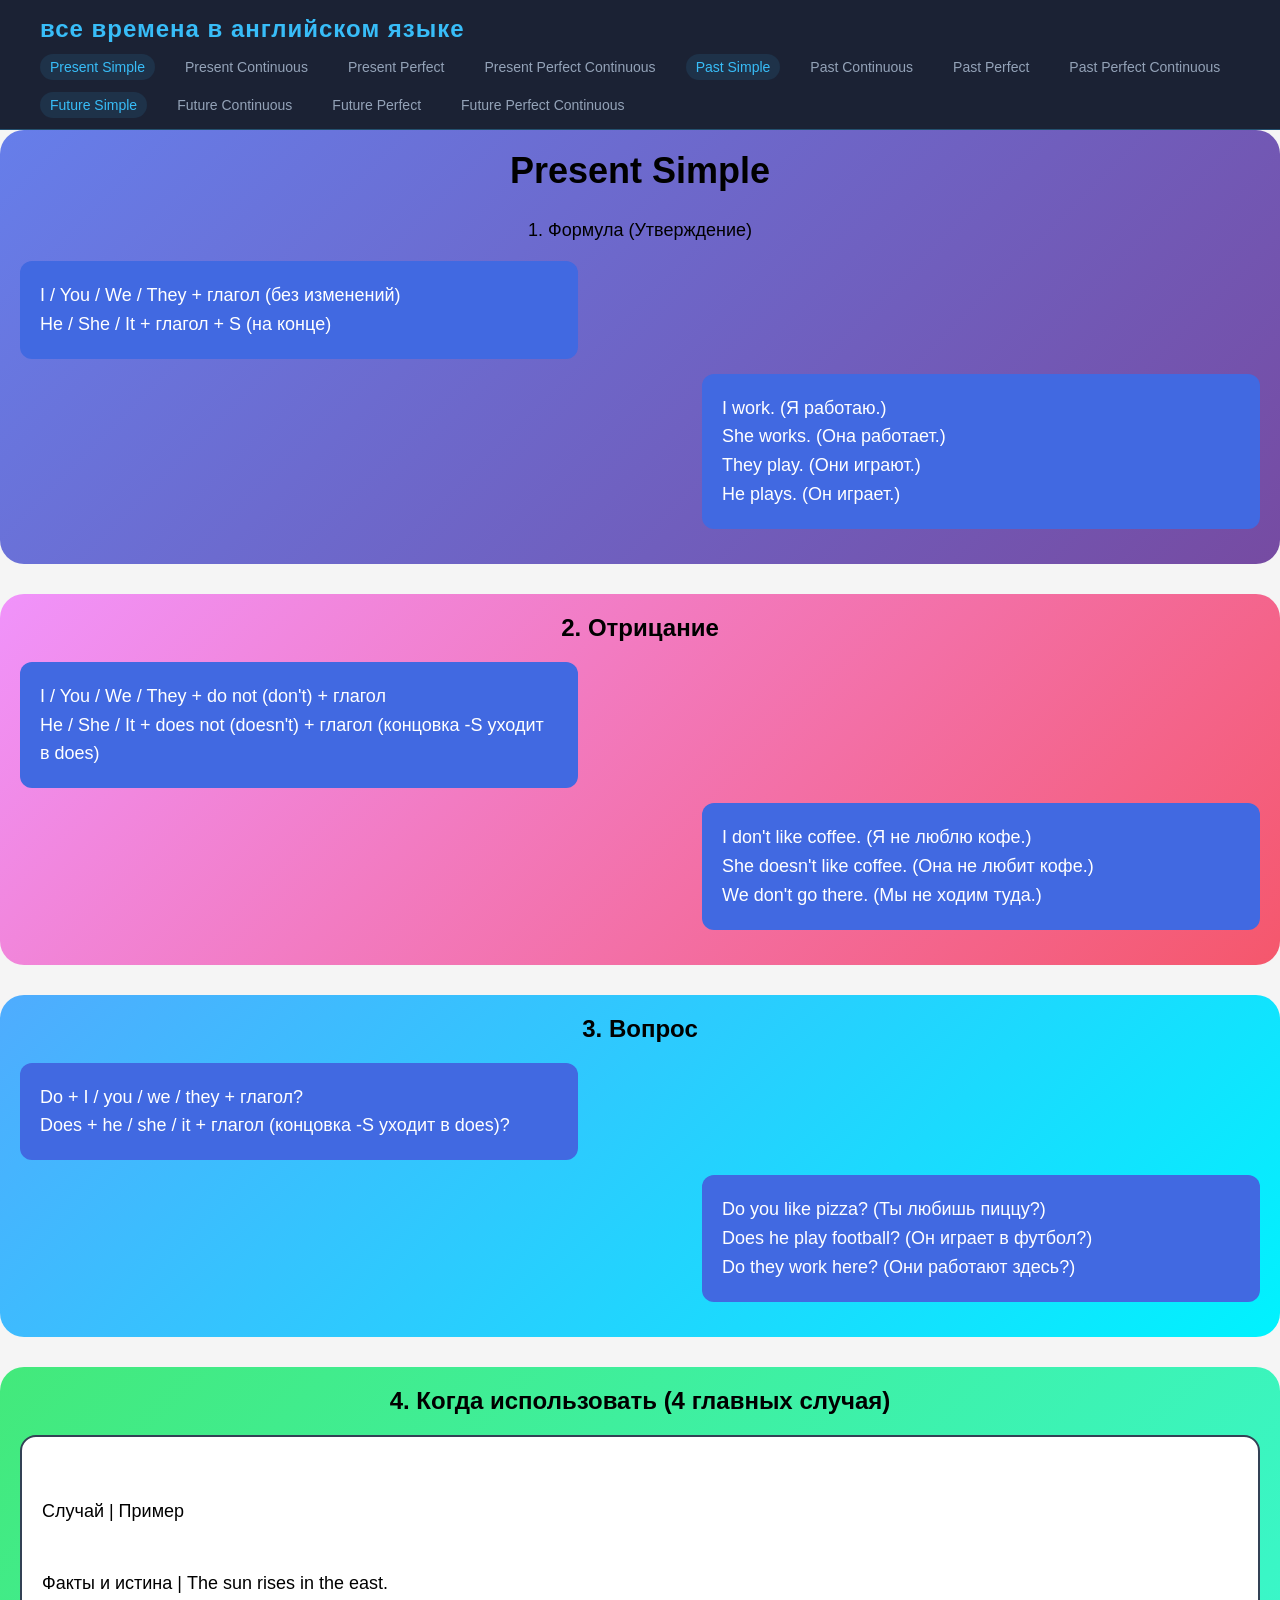
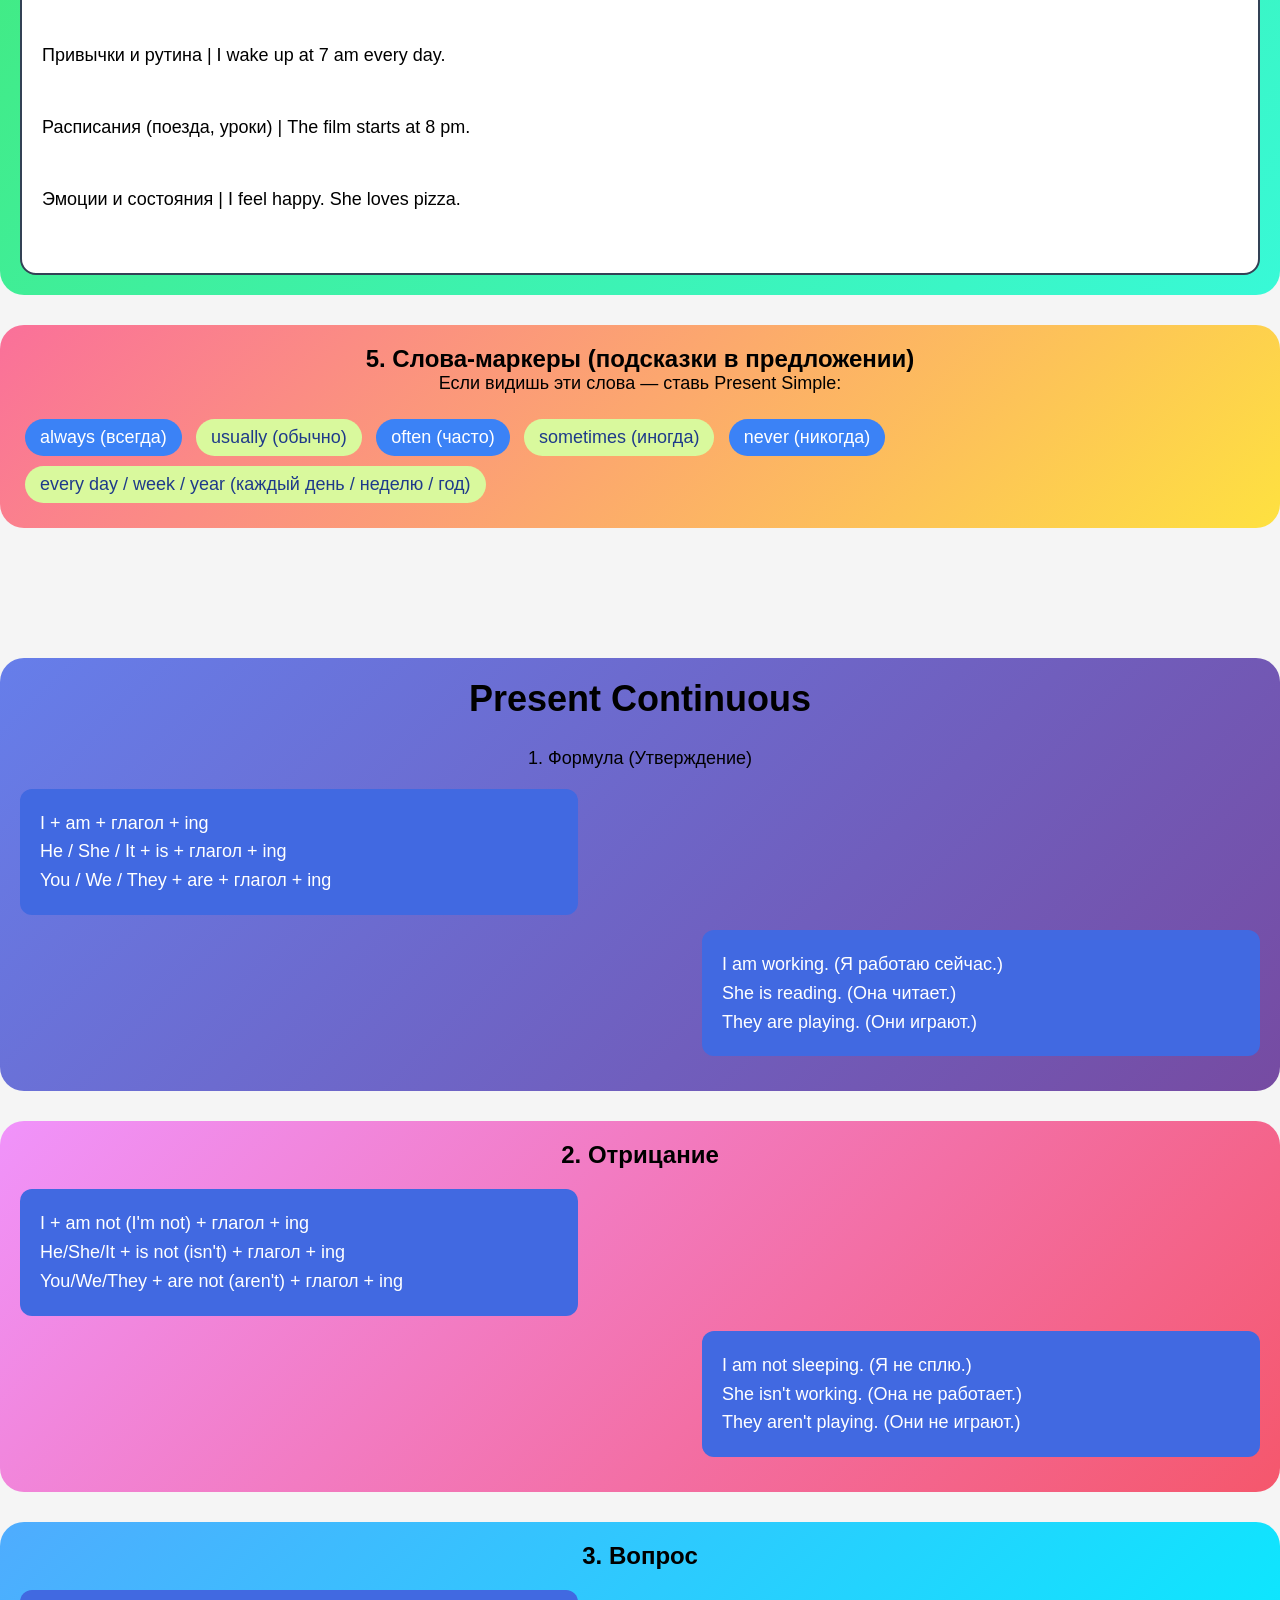
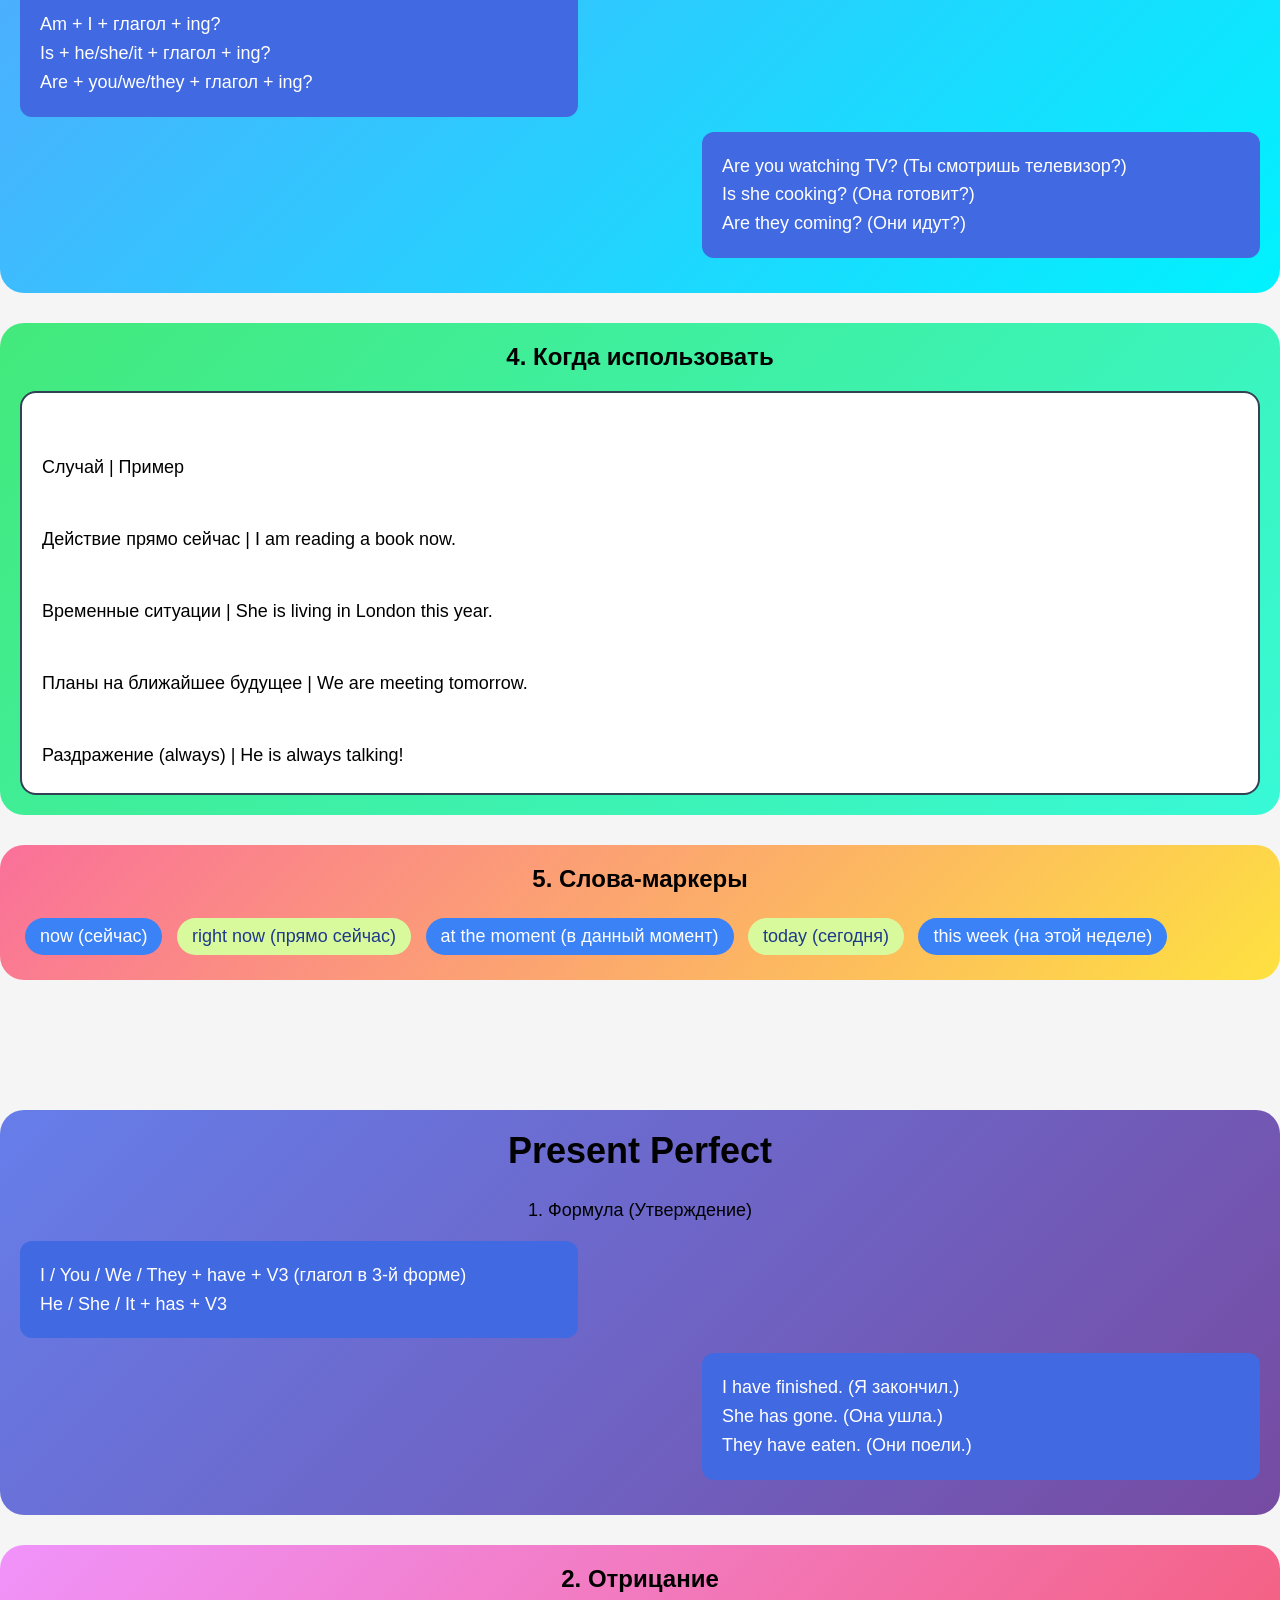
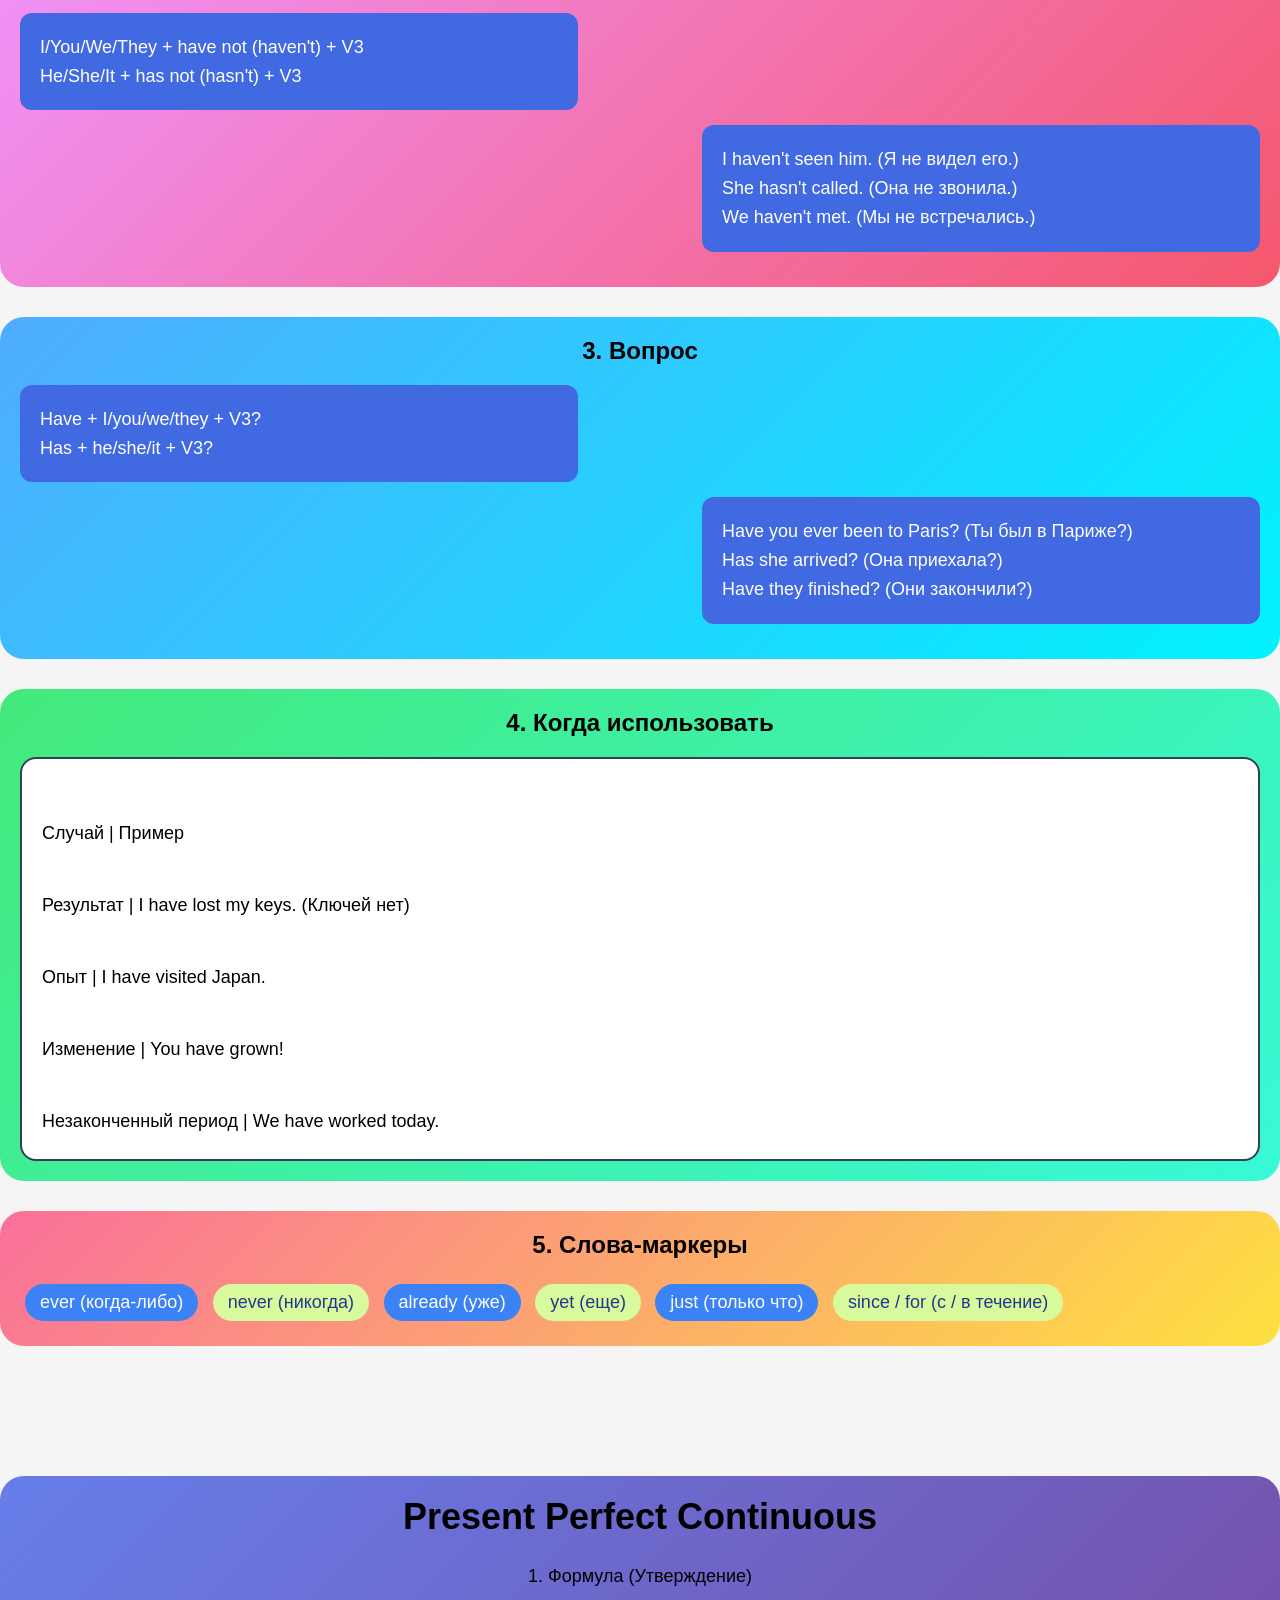
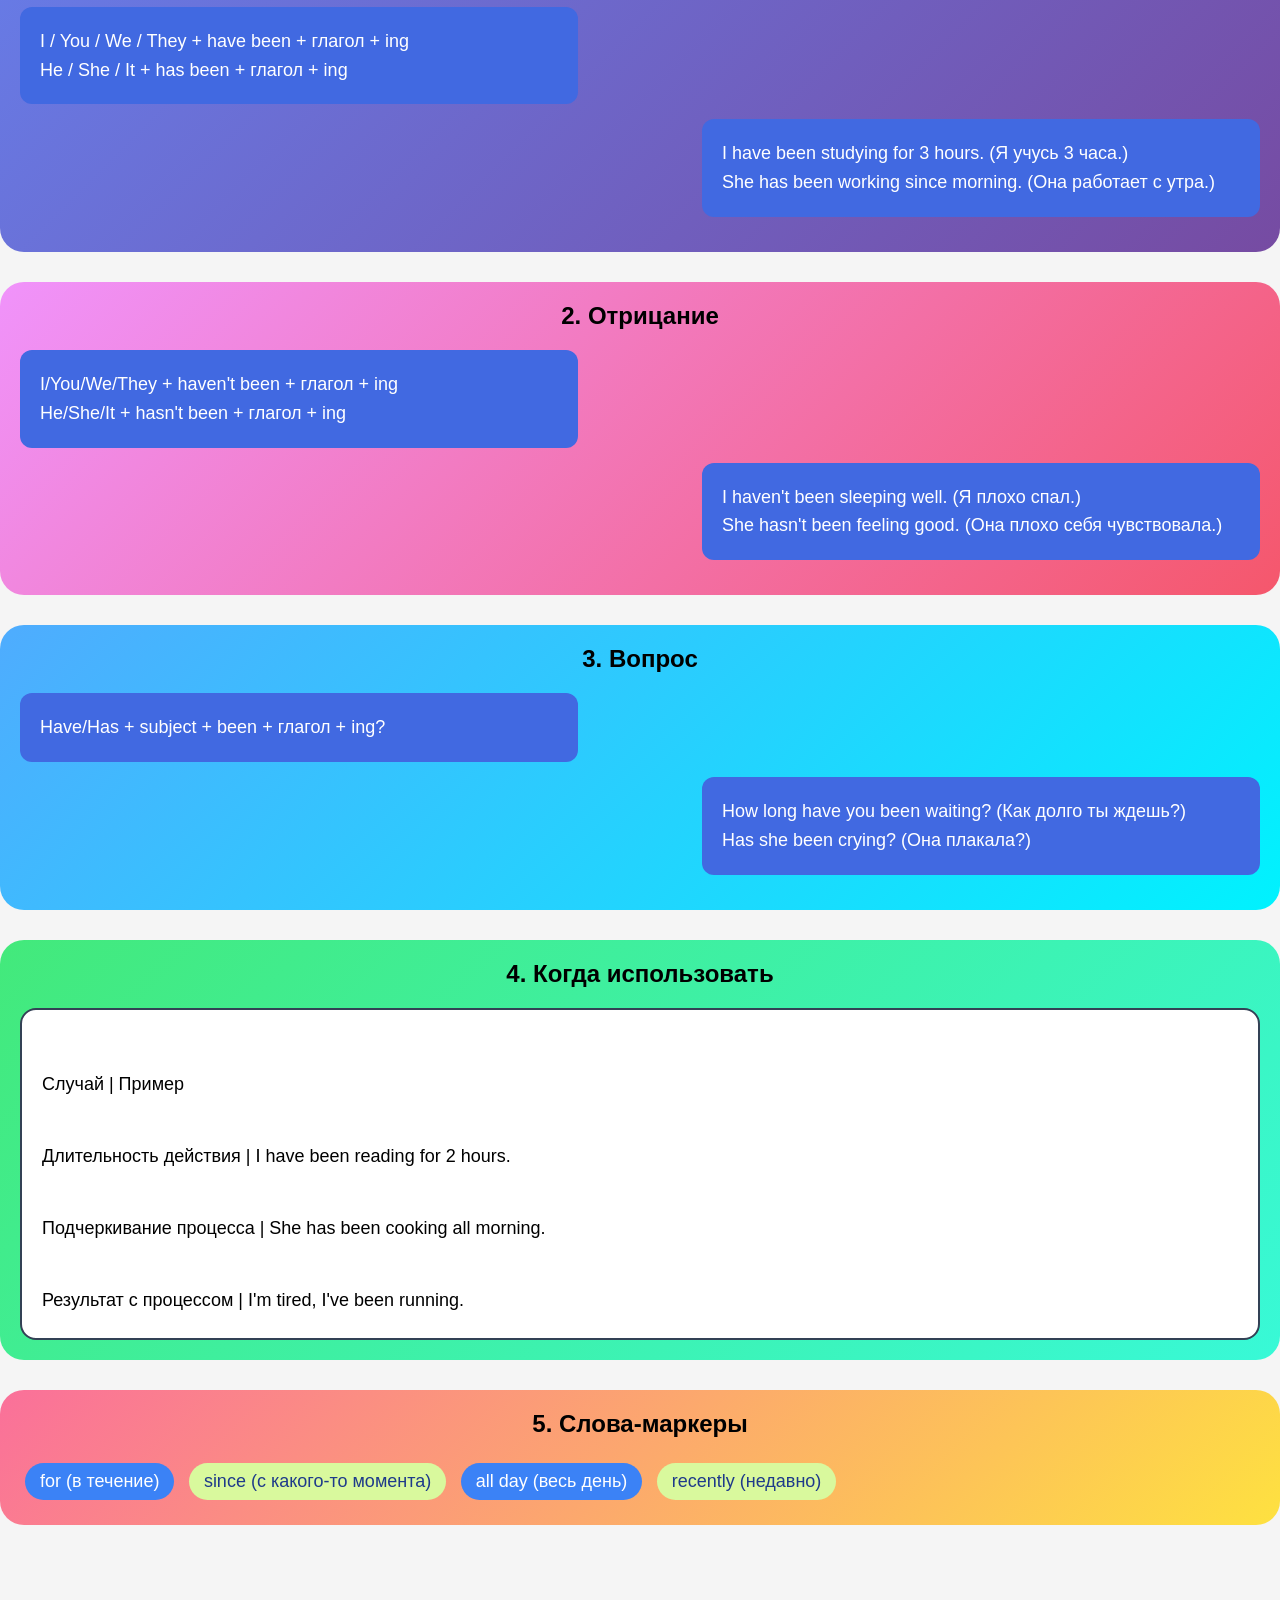
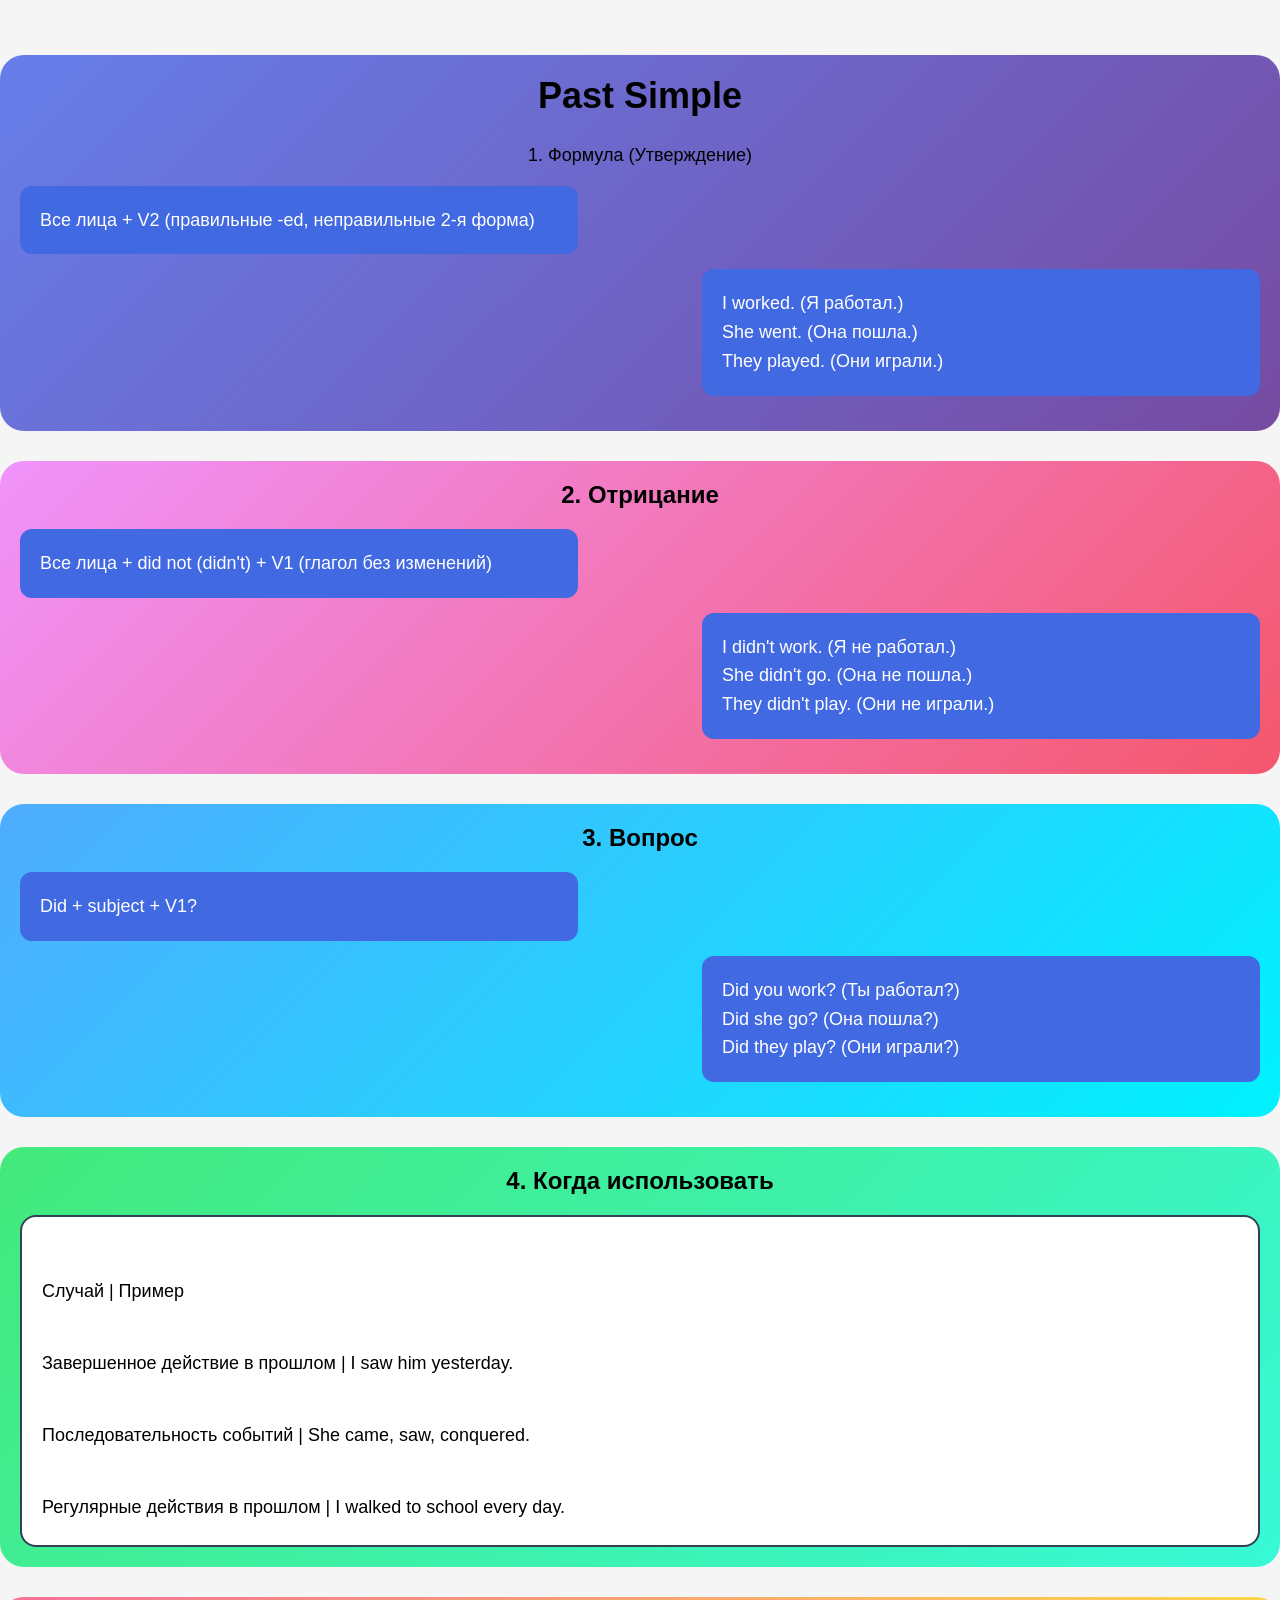
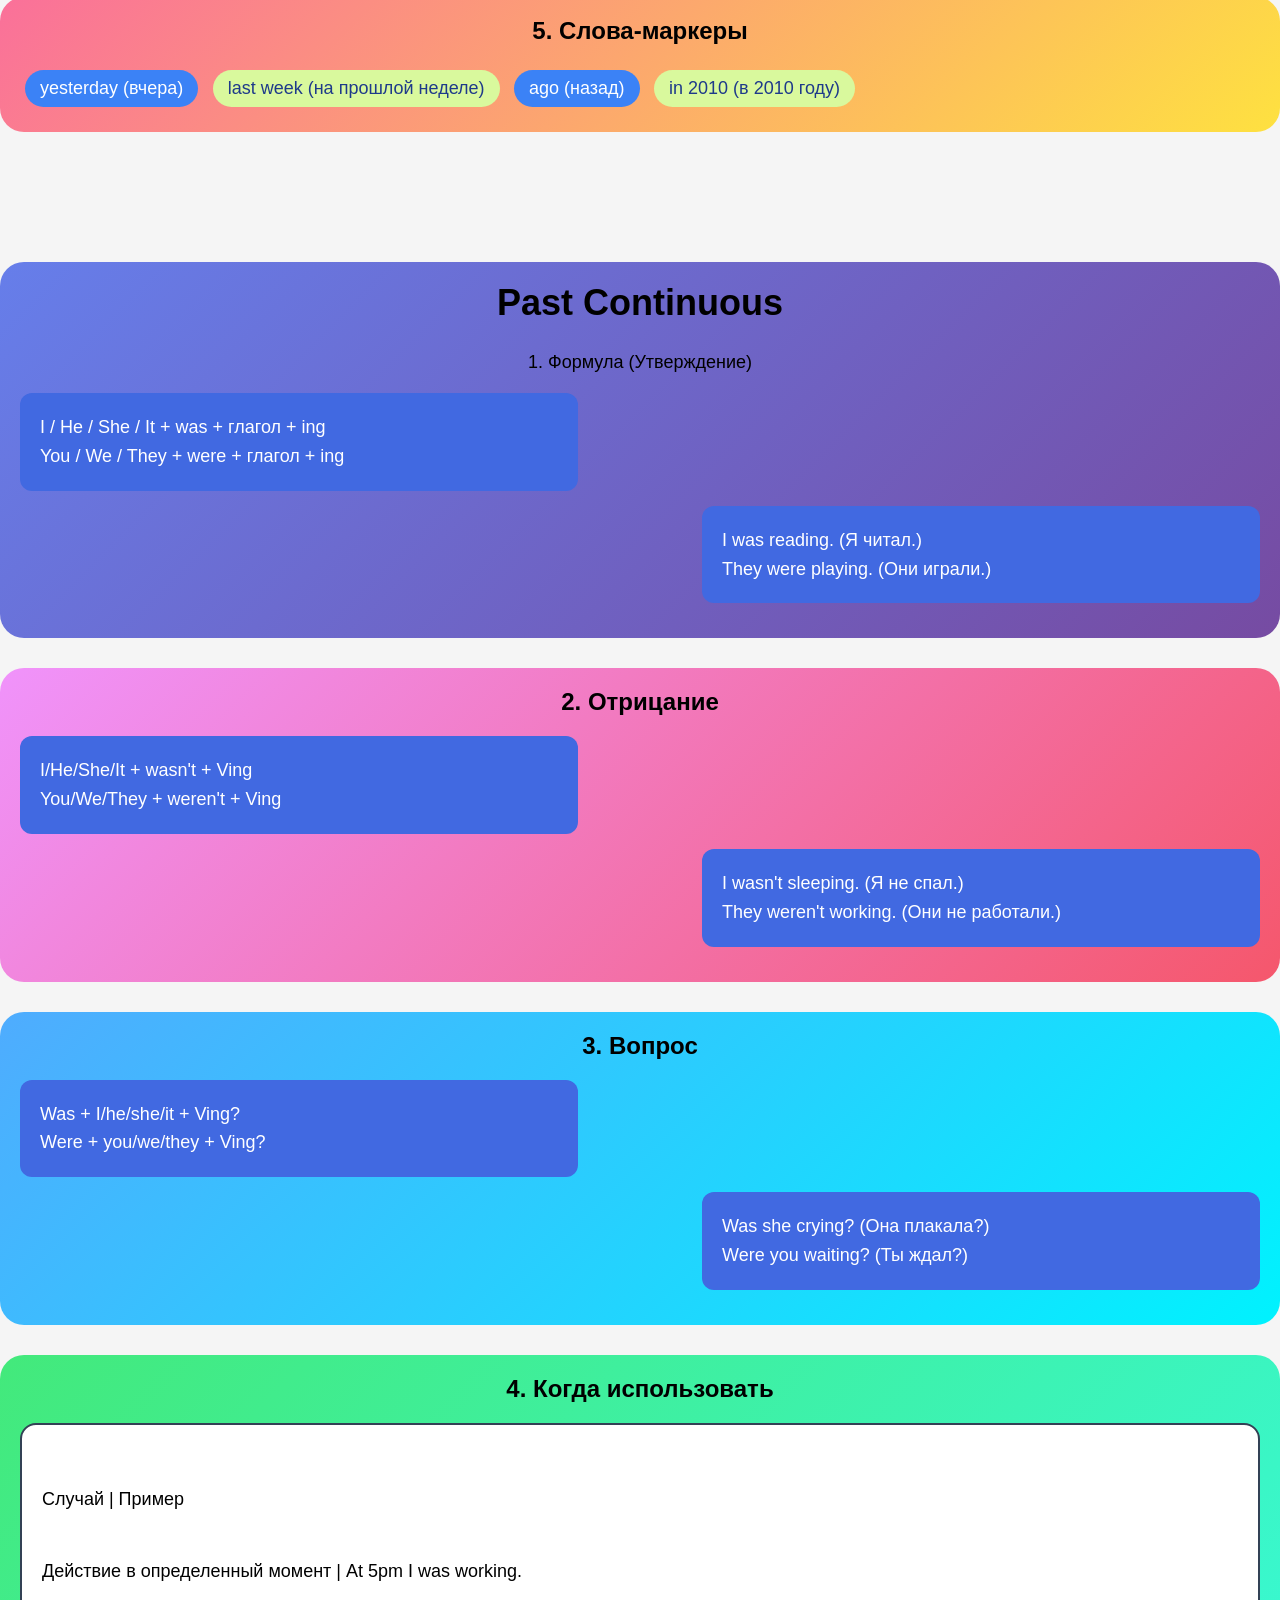
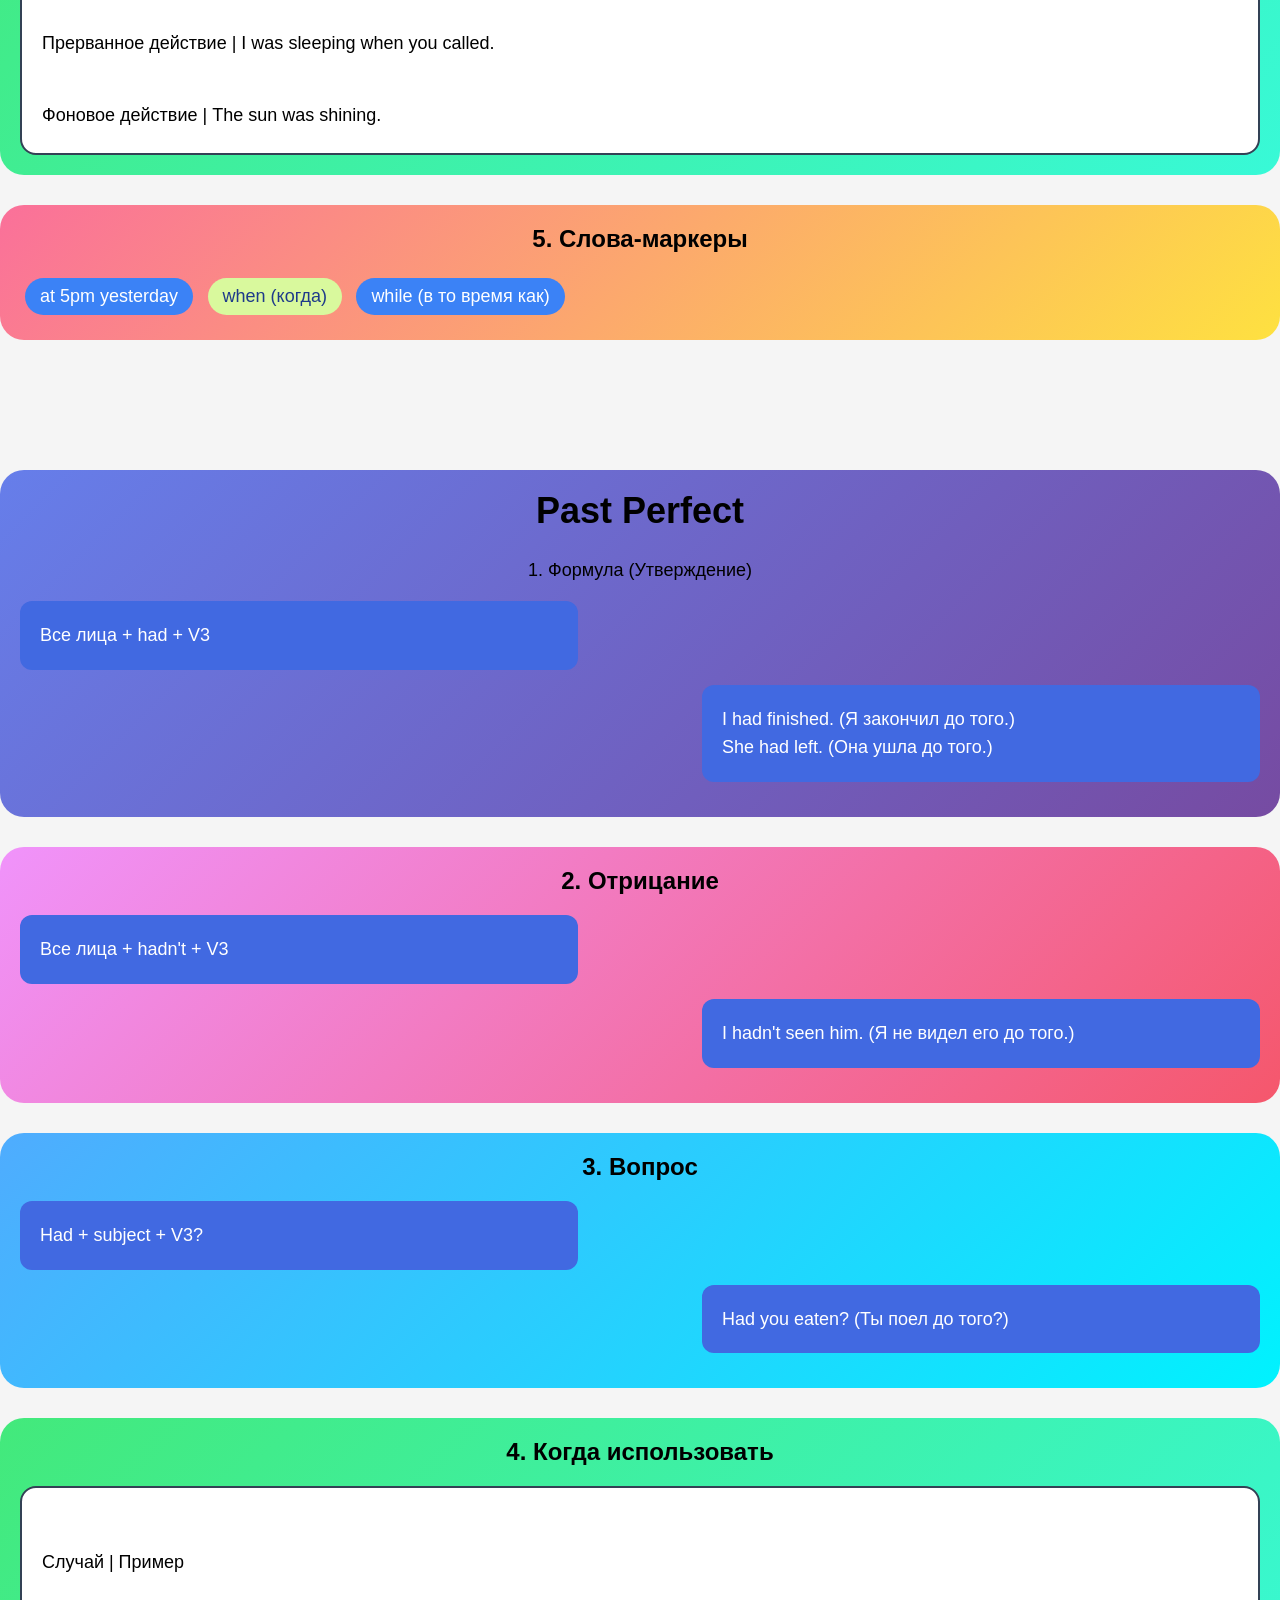
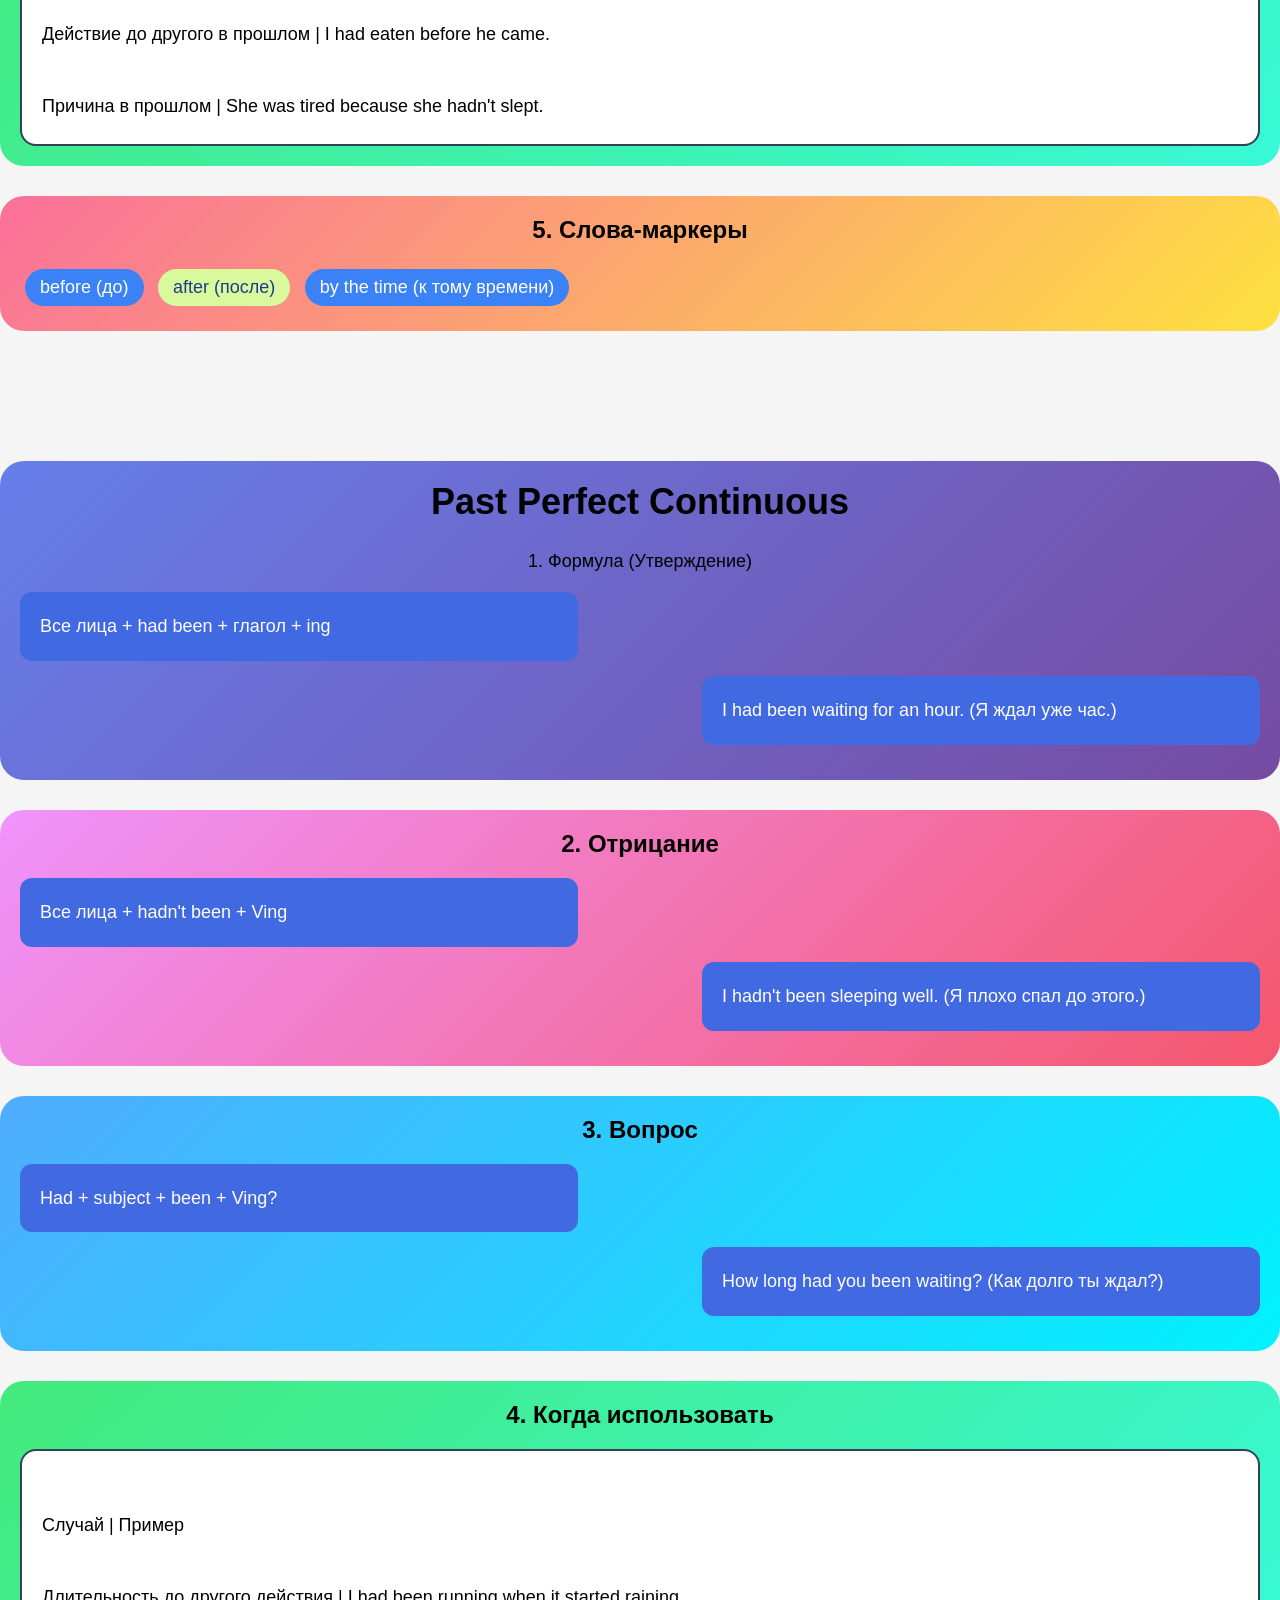
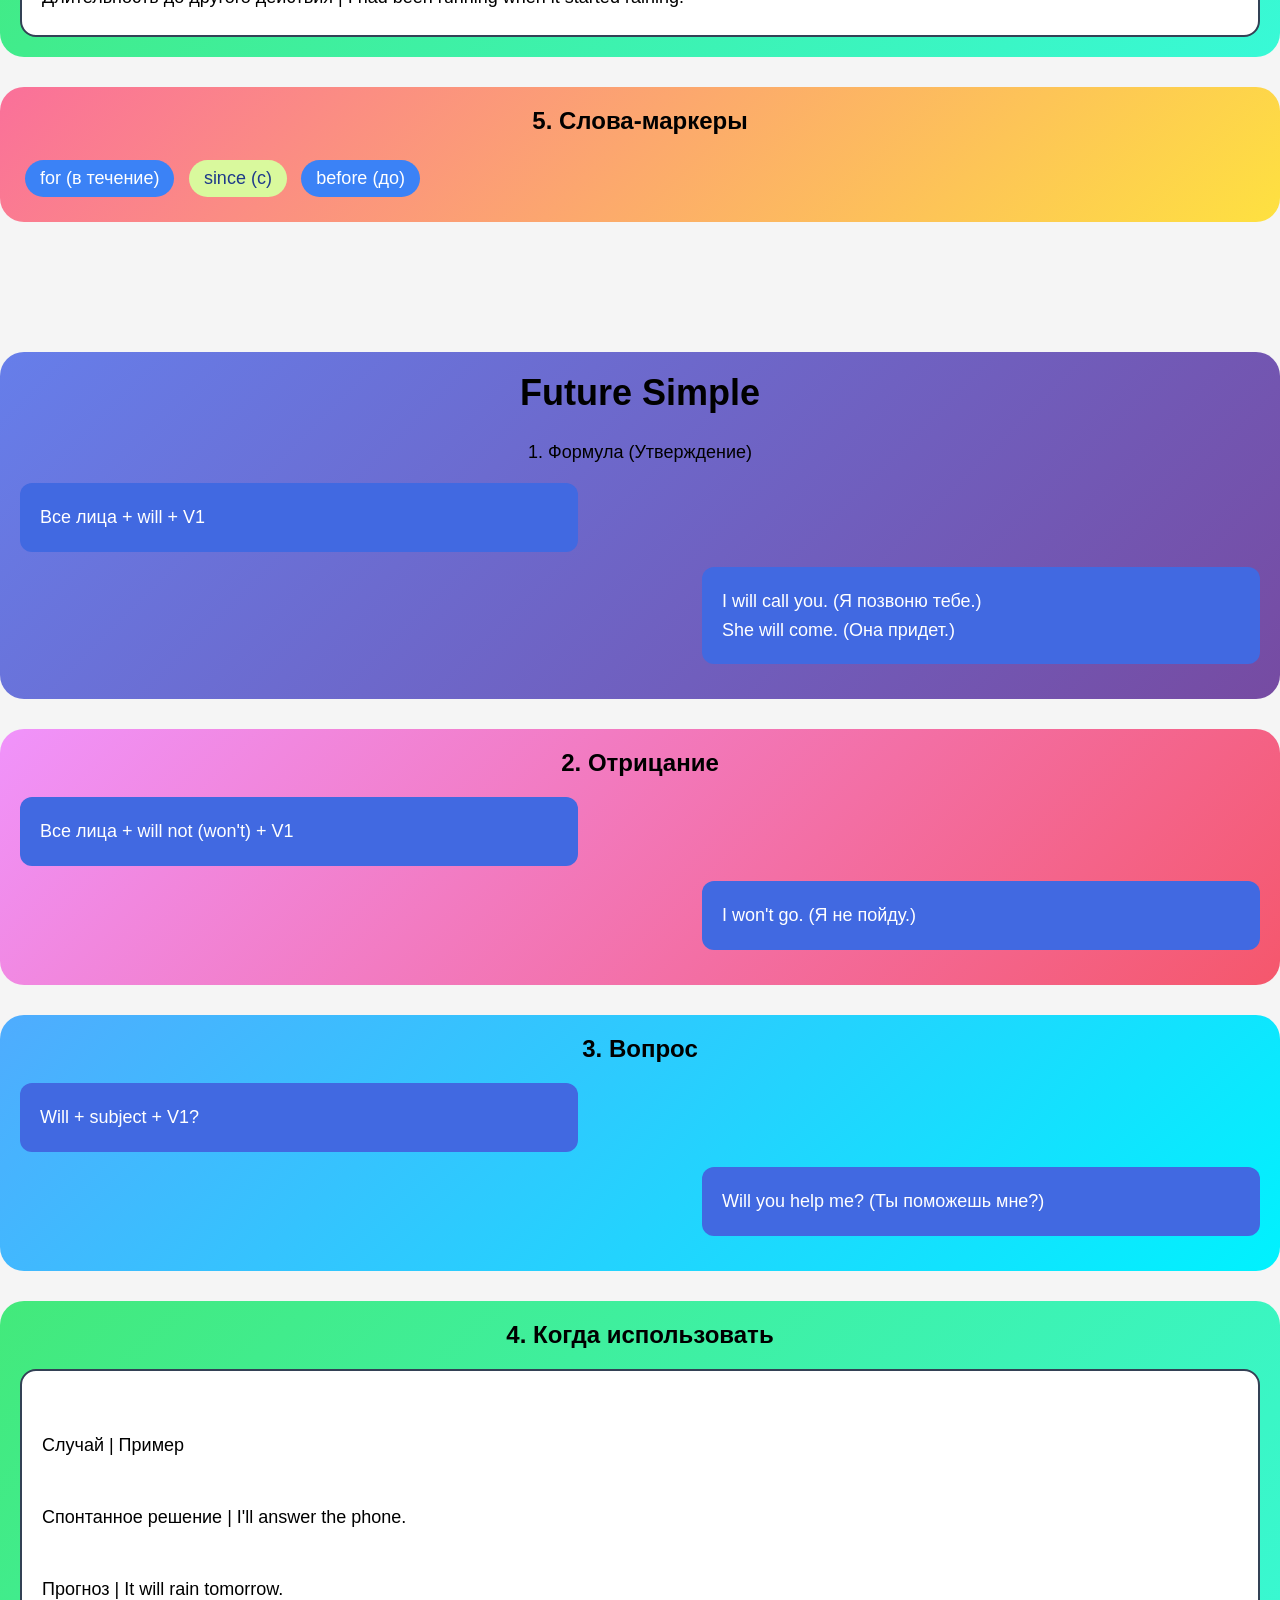
==== index.html @ 04de1ef3 "first commit" ====
<!DOCTYPE html>
<html lang="en">

<head>
    <meta charset="UTF-8">
    <meta name="viewport" content="width=device-width, initial-scale=1.0">
    <title>Все времена в английском языке</title>
    <link rel="stylesheet" href="style.css">
</head>

<body>
    <nav>
        <h1 class="title">все времена в английском языке</h1>
        <ul class="a">
            <li><a class="nav3" href="#Present-Simple">Present Simple</a></li>
            <li><a class="nav2" href="#Present-Continuous">Present Continuous</a></li>
            <li><a class="nav2" href="#Present-Perfect">Present Perfect</a></li>
            <li><a class="nav2" href="#Present-Perfect-Continuous">Present Perfect Continuous</a></li>
            <li><a class="nav3" href="#Past-Simple">Past Simple</a></li>
            <li><a class="nav2" href="#Past-Continuous">Past Continuous</a></li>
            <li><a class="nav2" href="#Past-Perfect">Past Perfect</a></li>
            <li><a class="nav2" href="#Past-Perfect-Continuous">Past Perfect Continuous</a></li>
            <li><a class="nav3" href="#Future-Simple">Future Simple</a></li>
            <li><a class="nav2" href="#Future-Continuous">Future Continuous</a></li>
            <li><a class="nav2" href="#Future-Perfect">Future Perfect</a></li>
            <li><a class="nav2" href="#Future-Perfect-Continuous">Future Perfect Continuous</a></li>
        </ul>
    </nav>

    <main>
        <section id="Present-Simple">
            <div class="individual-section1">
                <center class="id-name">
                    <h2>Present Simple</h2> <br>
                    <p>1. Формула (Утверждение)</p>
                </center>
                <p class="box1">
                    I / You / We / They + глагол (без изменений) <br>
                    He / She / It + глагол + S (на конце) <br>
                </p>
                <p class="box2">
                    I work. (Я работаю.) <br>
                    She works. (Она работает.) <br>
                    They play. (Они играют.) <br>
                    He plays. (Он играет.) <br>
                </p>
            </div>

            <div class="individual-section2">
                <center class="id-name">
                    2. Отрицание
                </center>
                <p class="box1">
                    I / You / We / They + do not (don't) + глагол <br>
                    He / She / It + does not (doesn't) + глагол (концовка -S уходит в does)
                </p>
                <p class="box2">
                    I don't like coffee. (Я не люблю кофе.) <br>
                    She doesn't like coffee. (Она не любит кофе.) <br>
                    We don't go there. (Мы не ходим туда.)
                </p>
            </div>

            <div class="individual-section3">
                <center class="id-name">
                    3. Вопрос
                </center>
                <p class="box1">
                    Do + I / you / we / they + глагол? <br>
                    Does + he / she / it + глагол (концовка -S уходит в does)? <br>
                </p>
                <p class="box2">
                    Do you like pizza? (Ты любишь пиццу?) <br>
                    Does he play football? (Он играет в футбол?) <br>
                    Do they work here? (Они работают здесь?) <br>
                </p>
            </div>

            <div class="individual-section4">
                <center class="id-name">
                    4. Когда использовать (4 главных случая)
                </center>
                <p class="column">
                    Случай | Пример <br>
                    Факты и истина | The sun rises in the east.<br>
                    Привычки и рутина | I wake up at 7 am every day.<br>
                    Расписания (поезда, уроки) | The film starts at 8 pm.<br>
                    Эмоции и состояния | I feel happy. She loves pizza.<br>
                </p>
            </div>

            <div class="individual-section5">
                <center class="id-name">
                    5. Слова-маркеры (подсказки в предложении)
                    <p>Если видишь эти слова — ставь Present Simple: <br></p>
                </center>
                <p class="p">always (всегда) <br></p>
                <p class="p1">usually (обычно) <br></p>
                <p class="p">often (часто) <br></p>
                <p class="p1">sometimes (иногда) <br></p>
                <p class="p">never (никогда) <br></p>
                <p class="p1">every day / week / year (каждый день / неделю / год) <br></p>
            </div>
        </section>

        <section id="Present-Continuous">
            <div class="individual-section1">
                <center class="id-name">
                    <h2>Present Continuous</h2> <br>
                    <p>1. Формула (Утверждение)</p>
                </center>
                <p class="box1">
                    I + am + глагол + ing <br>
                    He / She / It + is + глагол + ing <br>
                    You / We / They + are + глагол + ing
                </p>
                <p class="box2">
                    I am working. (Я работаю сейчас.) <br>
                    She is reading. (Она читает.) <br>
                    They are playing. (Они играют.)
                </p>
            </div>

            <div class="individual-section2">
                <center class="id-name">2. Отрицание</center>
                <p class="box1">
                    I + am not (I'm not) + глагол + ing <br>
                    He/She/It + is not (isn't) + глагол + ing <br>
                    You/We/They + are not (aren't) + глагол + ing
                </p>
                <p class="box2">
                    I am not sleeping. (Я не сплю.) <br>
                    She isn't working. (Она не работает.) <br>
                    They aren't playing. (Они не играют.)
                </p>
            </div>

            <div class="individual-section3">
                <center class="id-name">3. Вопрос</center>
                <p class="box1">
                    Am + I + глагол + ing? <br>
                    Is + he/she/it + глагол + ing? <br>
                    Are + you/we/they + глагол + ing?
                </p>
                <p class="box2">
                    Are you watching TV? (Ты смотришь телевизор?) <br>
                    Is she cooking? (Она готовит?) <br>
                    Are they coming? (Они идут?)
                </p>
            </div>

            <div class="individual-section4">
                <center class="id-name">4. Когда использовать</center>
                <p class="column">
                    Случай | Пример <br>
                    Действие прямо сейчас | I am reading a book now.<br>
                    Временные ситуации | She is living in London this year.<br>
                    Планы на ближайшее будущее | We are meeting tomorrow.<br>
                    Раздражение (always) | He is always talking!
                </p>
            </div>

            <div class="individual-section5">
                <center class="id-name">5. Слова-маркеры</center>
                <p class="p">now (сейчас) <br></p>
                <p class="p1">right now (прямо сейчас) <br></p>
                <p class="p">at the moment (в данный момент) <br></p>
                <p class="p1">today (сегодня) <br></p>
                <p class="p">this week (на этой неделе) <br></p>
            </div>
        </section>

        <section id="Present-Perfect">
            <div class="individual-section1">
                <center class="id-name">
                    <h2>Present Perfect</h2> <br>
                    <p>1. Формула (Утверждение)</p>
                </center>
                <p class="box1">
                    I / You / We / They + have + V3 (глагол в 3-й форме) <br>
                    He / She / It + has + V3
                </p>
                <p class="box2">
                    I have finished. (Я закончил.) <br>
                    She has gone. (Она ушла.) <br>
                    They have eaten. (Они поели.)
                </p>
            </div>

            <div class="individual-section2">
                <center class="id-name">2. Отрицание</center>
                <p class="box1">
                    I/You/We/They + have not (haven't) + V3 <br>
                    He/She/It + has not (hasn't) + V3
                </p>
                <p class="box2">
                    I haven't seen him. (Я не видел его.) <br>
                    She hasn't called. (Она не звонила.) <br>
                    We haven't met. (Мы не встречались.)
                </p>
            </div>

            <div class="individual-section3">
                <center class="id-name">3. Вопрос</center>
                <p class="box1">
                    Have + I/you/we/they + V3? <br>
                    Has + he/she/it + V3?
                </p>
                <p class="box2">
                    Have you ever been to Paris? (Ты был в Париже?) <br>
                    Has she arrived? (Она приехала?) <br>
                    Have they finished? (Они закончили?)
                </p>
            </div>

            <div class="individual-section4">
                <center class="id-name">4. Когда использовать</center>
                <p class="column">
                    Случай | Пример <br>
                    Результат | I have lost my keys. (Ключей нет)<br>
                    Опыт | I have visited Japan.<br>
                    Изменение | You have grown!<br>
                    Незаконченный период | We have worked today.
                </p>
            </div>

            <div class="individual-section5">
                <center class="id-name">5. Слова-маркеры</center>
                <p class="p">ever (когда-либо) <br></p>
                <p class="p1">never (никогда) <br></p>
                <p class="p">already (уже) <br></p>
                <p class="p1">yet (еще) <br></p>
                <p class="p">just (только что) <br></p>
                <p class="p1">since / for (с / в течение) <br></p>
            </div>
        </section>

        <section id="Present-Perfect-Continuous">
            <div class="individual-section1">
                <center class="id-name">
                    <h2>Present Perfect Continuous</h2> <br>
                    <p>1. Формула (Утверждение)</p>
                </center>
                <p class="box1">
                    I / You / We / They + have been + глагол + ing <br>
                    He / She / It + has been + глагол + ing
                </p>
                <p class="box2">
                    I have been studying for 3 hours. (Я учусь 3 часа.) <br>
                    She has been working since morning. (Она работает с утра.)
                </p>
            </div>

            <div class="individual-section2">
                <center class="id-name">2. Отрицание</center>
                <p class="box1">
                    I/You/We/They + haven't been + глагол + ing <br>
                    He/She/It + hasn't been + глагол + ing
                </p>
                <p class="box2">
                    I haven't been sleeping well. (Я плохо спал.) <br>
                    She hasn't been feeling good. (Она плохо себя чувствовала.)
                </p>
            </div>

            <div class="individual-section3">
                <center class="id-name">3. Вопрос</center>
                <p class="box1">
                    Have/Has + subject + been + глагол + ing?
                </p>
                <p class="box2">
                    How long have you been waiting? (Как долго ты ждешь?) <br>
                    Has she been crying? (Она плакала?)
                </p>
            </div>

            <div class="individual-section4">
                <center class="id-name">4. Когда использовать</center>
                <p class="column">
                    Случай | Пример <br>
                    Длительность действия | I have been reading for 2 hours.<br>
                    Подчеркивание процесса | She has been cooking all morning.<br>
                    Результат с процессом | I'm tired, I've been running.
                </p>
            </div>

            <div class="individual-section5">
                <center class="id-name">5. Слова-маркеры</center>
                <p class="p">for (в течение) <br></p>
                <p class="p1">since (с какого-то момента) <br></p>
                <p class="p">all day (весь день) <br></p>
                <p class="p1">recently (недавно) <br></p>
            </div>
        </section>

        <section id="Past-Simple">
            <div class="individual-section1">
                <center class="id-name">
                    <h2>Past Simple</h2> <br>
                    <p>1. Формула (Утверждение)</p>
                </center>
                <p class="box1">
                    Все лица + V2 (правильные -ed, неправильные 2-я форма)
                </p>
                <p class="box2">
                    I worked. (Я работал.) <br>
                    She went. (Она пошла.) <br>
                    They played. (Они играли.)
                </p>
            </div>

            <div class="individual-section2">
                <center class="id-name">2. Отрицание</center>
                <p class="box1">
                    Все лица + did not (didn't) + V1 (глагол без изменений)
                </p>
                <p class="box2">
                    I didn't work. (Я не работал.) <br>
                    She didn't go. (Она не пошла.) <br>
                    They didn't play. (Они не играли.)
                </p>
            </div>

            <div class="individual-section3">
                <center class="id-name">3. Вопрос</center>
                <p class="box1">
                    Did + subject + V1?
                </p>
                <p class="box2">
                    Did you work? (Ты работал?) <br>
                    Did she go? (Она пошла?) <br>
                    Did they play? (Они играли?)
                </p>
            </div>

            <div class="individual-section4">
                <center class="id-name">4. Когда использовать</center>
                <p class="column">
                    Случай | Пример <br>
                    Завершенное действие в прошлом | I saw him yesterday.<br>
                    Последовательность событий | She came, saw, conquered.<br>
                    Регулярные действия в прошлом | I walked to school every day.
                </p>
            </div>

            <div class="individual-section5">
                <center class="id-name">5. Слова-маркеры</center>
                <p class="p">yesterday (вчера) <br></p>
                <p class="p1">last week (на прошлой неделе) <br></p>
                <p class="p">ago (назад) <br></p>
                <p class="p1">in 2010 (в 2010 году) <br></p>
            </div>
        </section>

        <section id="Past-Continuous">
            <div class="individual-section1">
                <center class="id-name">
                    <h2>Past Continuous</h2> <br>
                    <p>1. Формула (Утверждение)</p>
                </center>
                <p class="box1">
                    I / He / She / It + was + глагол + ing <br>
                    You / We / They + were + глагол + ing
                </p>
                <p class="box2">
                    I was reading. (Я читал.) <br>
                    They were playing. (Они играли.)
                </p>
            </div>

            <div class="individual-section2">
                <center class="id-name">2. Отрицание</center>
                <p class="box1">
                    I/He/She/It + wasn't + Ving <br>
                    You/We/They + weren't + Ving
                </p>
                <p class="box2">
                    I wasn't sleeping. (Я не спал.) <br>
                    They weren't working. (Они не работали.)
                </p>
            </div>

            <div class="individual-section3">
                <center class="id-name">3. Вопрос</center>
                <p class="box1">
                    Was + I/he/she/it + Ving? <br>
                    Were + you/we/they + Ving?
                </p>
                <p class="box2">
                    Was she crying? (Она плакала?) <br>
                    Were you waiting? (Ты ждал?)
                </p>
            </div>

            <div class="individual-section4">
                <center class="id-name">4. Когда использовать</center>
                <p class="column">
                    Случай | Пример <br>
                    Действие в определенный момент | At 5pm I was working.<br>
                    Прерванное действие | I was sleeping when you called.<br>
                    Фоновое действие | The sun was shining.
                </p>
            </div>

            <div class="individual-section5">
                <center class="id-name">5. Слова-маркеры</center>
                <p class="p">at 5pm yesterday <br></p>
                <p class="p1">when (когда) <br></p>
                <p class="p">while (в то время как) <br></p>
            </div>
        </section>

        <section id="Past-Perfect">
            <div class="individual-section1">
                <center class="id-name">
                    <h2>Past Perfect</h2> <br>
                    <p>1. Формула (Утверждение)</p>
                </center>
                <p class="box1">
                    Все лица + had + V3
                </p>
                <p class="box2">
                    I had finished. (Я закончил до того.) <br>
                    She had left. (Она ушла до того.)
                </p>
            </div>

            <div class="individual-section2">
                <center class="id-name">2. Отрицание</center>
                <p class="box1">
                    Все лица + hadn't + V3
                </p>
                <p class="box2">
                    I hadn't seen him. (Я не видел его до того.)
                </p>
            </div>

            <div class="individual-section3">
                <center class="id-name">3. Вопрос</center>
                <p class="box1">
                    Had + subject + V3?
                </p>
                <p class="box2">
                    Had you eaten? (Ты поел до того?)
                </p>
            </div>

            <div class="individual-section4">
                <center class="id-name">4. Когда использовать</center>
                <p class="column">
                    Случай | Пример <br>
                    Действие до другого в прошлом | I had eaten before he came.<br>
                    Причина в прошлом | She was tired because she hadn't slept.
                </p>
            </div>

            <div class="individual-section5">
                <center class="id-name">5. Слова-маркеры</center>
                <p class="p">before (до) <br></p>
                <p class="p1">after (после) <br></p>
                <p class="p">by the time (к тому времени) <br></p>
            </div>
        </section>

        <section id="Past-Perfect-Continuous">
            <div class="individual-section1">
                <center class="id-name">
                    <h2>Past Perfect Continuous</h2> <br>
                    <p>1. Формула (Утверждение)</p>
                </center>
                <p class="box1">
                    Все лица + had been + глагол + ing
                </p>
                <p class="box2">
                    I had been waiting for an hour. (Я ждал уже час.)
                </p>
            </div>

            <div class="individual-section2">
                <center class="id-name">2. Отрицание</center>
                <p class="box1">
                    Все лица + hadn't been + Ving
                </p>
                <p class="box2">
                    I hadn't been sleeping well. (Я плохо спал до этого.)
                </p>
            </div>

            <div class="individual-section3">
                <center class="id-name">3. Вопрос</center>
                <p class="box1">
                    Had + subject + been + Ving?
                </p>
                <p class="box2">
                    How long had you been waiting? (Как долго ты ждал?)
                </p>
            </div>

            <div class="individual-section4">
                <center class="id-name">4. Когда использовать</center>
                <p class="column">
                    Случай | Пример <br>
                    Длительность до другого действия | I had been running when it started raining.
                </p>
            </div>

            <div class="individual-section5">
                <center class="id-name">5. Слова-маркеры</center>
                <p class="p">for (в течение) <br></p>
                <p class="p1">since (с) <br></p>
                <p class="p">before (до) <br></p>
            </div>
        </section>

        <section id="Future-Simple">
            <div class="individual-section1">
                <center class="id-name">
                    <h2>Future Simple</h2> <br>
                    <p>1. Формула (Утверждение)</p>
                </center>
                <p class="box1">
                    Все лица + will + V1
                </p>
                <p class="box2">
                    I will call you. (Я позвоню тебе.) <br>
                    She will come. (Она придет.)
                </p>
            </div>

            <div class="individual-section2">
                <center class="id-name">2. Отрицание</center>
                <p class="box1">
                    Все лица + will not (won't) + V1
                </p>
                <p class="box2">
                    I won't go. (Я не пойду.)
                </p>
            </div>

            <div class="individual-section3">
                <center class="id-name">3. Вопрос</center>
                <p class="box1">
                    Will + subject + V1?
                </p>
                <p class="box2">
                    Will you help me? (Ты поможешь мне?)
                </p>
            </div>

            <div class="individual-section4">
                <center class="id-name">4. Когда использовать</center>
                <p class="column">
                    Случай | Пример <br>
                    Спонтанное решение | I'll answer the phone.<br>
                    Прогноз | It will rain tomorrow.<br>
                    Обещание | I will always love you.
                </p>
            </div>

            <div class="individual-section5">
                <center class="id-name">5. Слова-маркеры</center>
                <p class="p">tomorrow (завтра) <br></p>
                <p class="p1">next week (на следующей неделе) <br></p>
                <p class="p">soon (скоро) <br></p>
            </div>
        </section>

        <section id="Future-Continuous">
            <div class="individual-section1">
                <center class="id-name">
                    <h2>Future Continuous</h2> <br>
                    <p>1. Формула (Утверждение)</p>
                </center>
                <p class="box1">
                    Все лица + will be + глагол + ing
                </p>
                <p class="box2">
                    I will be working at 5pm. (Я буду работать в 5.)
                </p>
            </div>

            <div class="individual-section2">
                <center class="id-name">2. Отрицание</center>
                <p class="box1">
                    Все лица + won't be + Ving
                </p>
                <p class="box2">
                    I won't be sleeping. (Я не буду спать.)
                </p>
            </div>

            <div class="individual-section3">
                <center class="id-name">3. Вопрос</center>
                <p class="box1">
                    Will + subject + be + Ving?
                </p>
                <p class="box2">
                    Will you be waiting? (Ты будешь ждать?)
                </p>
            </div>

            <div class="individual-section4">
                <center class="id-name">4. Когда использовать</center>
                <p class="column">
                    Случай | Пример <br>
                    Действие в определенный момент | At 8pm I will be eating dinner.
                </p>
            </div>

            <div class="individual-section5">
                <center class="id-name">5. Слова-маркеры</center>
                <p class="p">at this time tomorrow <br></p>
                <p class="p1">at 6pm <br></p>
            </div>
        </section>

        <section id="Future-Perfect">
            <div class="individual-section1">
                <center class="id-name">
                    <h2>Future Perfect</h2> <br>
                    <p>1. Формула (Утверждение)</p>
                </center>
                <p class="box1">
                    Все лица + will have + V3
                </p>
                <p class="box2">
                    I will have finished by 6pm. (Я закончу к 6.)
                </p>
            </div>

            <div class="individual-section2">
                <center class="id-name">2. Отрицание</center>
                <p class="box1">
                    Все лица + won't have + V3
                </p>
                <p class="box2">
                    I won't have finished. (Я не закончу.)
                </p>
            </div>

            <div class="individual-section3">
                <center class="id-name">3. Вопрос</center>
                <p class="box1">
                    Will + subject + have + V3?
                </p>
                <p class="box2">
                    Will you have arrived? (Ты приедешь?)
                </p>
            </div>

            <div class="individual-section4">
                <center class="id-name">4. Когда использовать</center>
                <p class="column">
                    Случай | Пример <br>
                    Действие завершится к моменту | By 2025 I will have graduated.
                </p>
            </div>

            <div class="individual-section5">
                <center class="id-name">5. Слова-маркеры</center>
                <p class="p">by (к) <br></p>
                <p class="p1">by the time (к тому времени) <br></p>
            </div>
        </section>

        <section id="Future-Perfect-Continuous">
            <div class="individual-section1">
                <center class="id-name">
                    <h2>Future Perfect Continuous</h2> <br>
                    <p>1. Формула (Утверждение)</p>
                </center>
                <p class="box1">
                    Все лица + will have been + глагол + ing
                </p>
                <p class="box2">
                    I will have been working for 5 years. (Я буду работать уже 5 лет.)
                </p>
            </div>

            <div class="individual-section2">
                <center class="id-name">2. Отрицание</center>
                <p class="box1">
                    Все лица + won't have been + Ving
                </p>
                <p class="box2">
                    I won't have been waiting long.
                </p>
            </div>

            <div class="individual-section3">
                <center class="id-name">3. Вопрос</center>
                <p class="box1">
                    Will + subject + have been + Ving?
                </p>
                <p class="box2">
                    How long will you have been studying?
                </p>
            </div>

            <div class="individual-section4">
                <center class="id-name">4. Когда использовать</center>
                <p class="column">
                    Случай | Пример <br>
                    Длительность до момента в будущем | By December I will have been living here for 10 years.
                </p>
            </div>

            <div class="individual-section5">
                <center class="id-name">5. Слова-маркеры</center>
                <p class="p">by + время <br></p>
                <p class="p1">for (в течение) <br></p>
            </div>
        </section>
    </main>

    <footer>
        
    </footer>
</body>

</html>
---- style.css ----
* {
    margin: 0;
    padding: 0;
    box-sizing: border-box;
}

body {
    font-family: 'Segoe UI', Tahoma, Geneva, Verdana, sans-serif;
    background: #f5f5f5;
}

/* nav start */
nav {
    position: fixed;
    top: 0;
    background: rgba(15, 23, 42, 0.95);
    backdrop-filter: blur(10px);
    width: 100%;
    display: flex;
    justify-content: space-between;
    align-items: center;
    padding: 15px 40px;
    z-index: 1000;
    border-bottom: 1px solid rgba(56, 189, 248, 0.3);
    flex-wrap: wrap;
    gap: 15px;
}

ul {
    list-style: none;
}

.a {
    display: flex;
    gap: 20px;
    flex-wrap: wrap;
}

.title {
    color: #38bdf8;
    font-size: 24px;
    font-weight: 700;
    letter-spacing: 1px;
}

.nav2, .nav3 {
    text-decoration: none;
    font-size: 14px;
    font-weight: 500;
    color: #94a3b8;
    transition: 0.3s;
    padding: 5px 10px;
    border-radius: 20px;
}

.nav3 {
    color: #38bdf8;
    background: rgba(56, 189, 248, 0.1);
}

.nav2:hover, .nav3:hover {
    color: #ffffff;
    background: rgba(56, 189, 248, 0.2);
}

/* nav end */

/* sections */
section {
    margin-top: 80px;
    padding-top: 20px;
    scroll-margin-top: 100px;
}

.id-name {
    font-size: 24px;
    font-weight: 700;
    margin-bottom: 20px;
}

.id-name p {
    font-size: 18px;
    font-weight: normal;
}

.box1, .box2 {
    width: 45%;
    padding: 20px;
    background: royalblue;
    color: white;
    font-size: 18px;
    line-height: 1.6;
    border-radius: 12px;
    transition: 0.4s;
    margin: 15px 0;
}

.box1:hover, .box2:hover {
    background: #38bdf8;
    transform: translateY(-5px);
    color: #0f172a;
    box-shadow: 0 10px 25px rgba(0,0,0,0.2);
}

.box2 {
    margin-left: auto;
}

.column {
    font-size: 18px;
    border: 2px solid #334155;
    border-radius: 16px;
    padding: 20px;
    background: white;
    line-height: 2;
    white-space: pre-line;
}

.p, .p1 {
    font-size: 18px;
    padding: 8px 15px;
    display: inline-block;
    margin: 5px;
    background: #e2e8f0;
    border-radius: 30px;
}

.p {
    background: #3b82f6;
    color: white;
}

.p1 {
    background: #d9f99d;
    color: #1e3a8a;
}

/* individual sections with gradients */
.individual-section1 {
    margin-top: 30px;
    padding: 20px;
    background: linear-gradient(135deg, #667eea 0%, #764ba2 100%);
    border-radius: 24px;
    margin-bottom: 30px;
}

.individual-section2 {
    margin-top: 30px;
    padding: 20px;
    background: linear-gradient(135deg, #f093fb 0%, #f5576c 100%);
    border-radius: 24px;
    margin-bottom: 30px;
}

.individual-section3 {
    margin-top: 30px;
    padding: 20px;
    background: linear-gradient(135deg, #4facfe 0%, #00f2fe 100%);
    border-radius: 24px;
    margin-bottom: 30px;
}

.individual-section4 {
    margin-top: 30px;
    padding: 20px;
    background: linear-gradient(135deg, #43e97b 0%, #38f9d7 100%);
    border-radius: 24px;
    margin-bottom: 30px;
}

.individual-section5 {
    margin-top: 30px;
    padding: 20px;
    background: linear-gradient(135deg, #fa709a 0%, #fee140 100%);
    border-radius: 24px;
    margin-bottom: 50px;
}
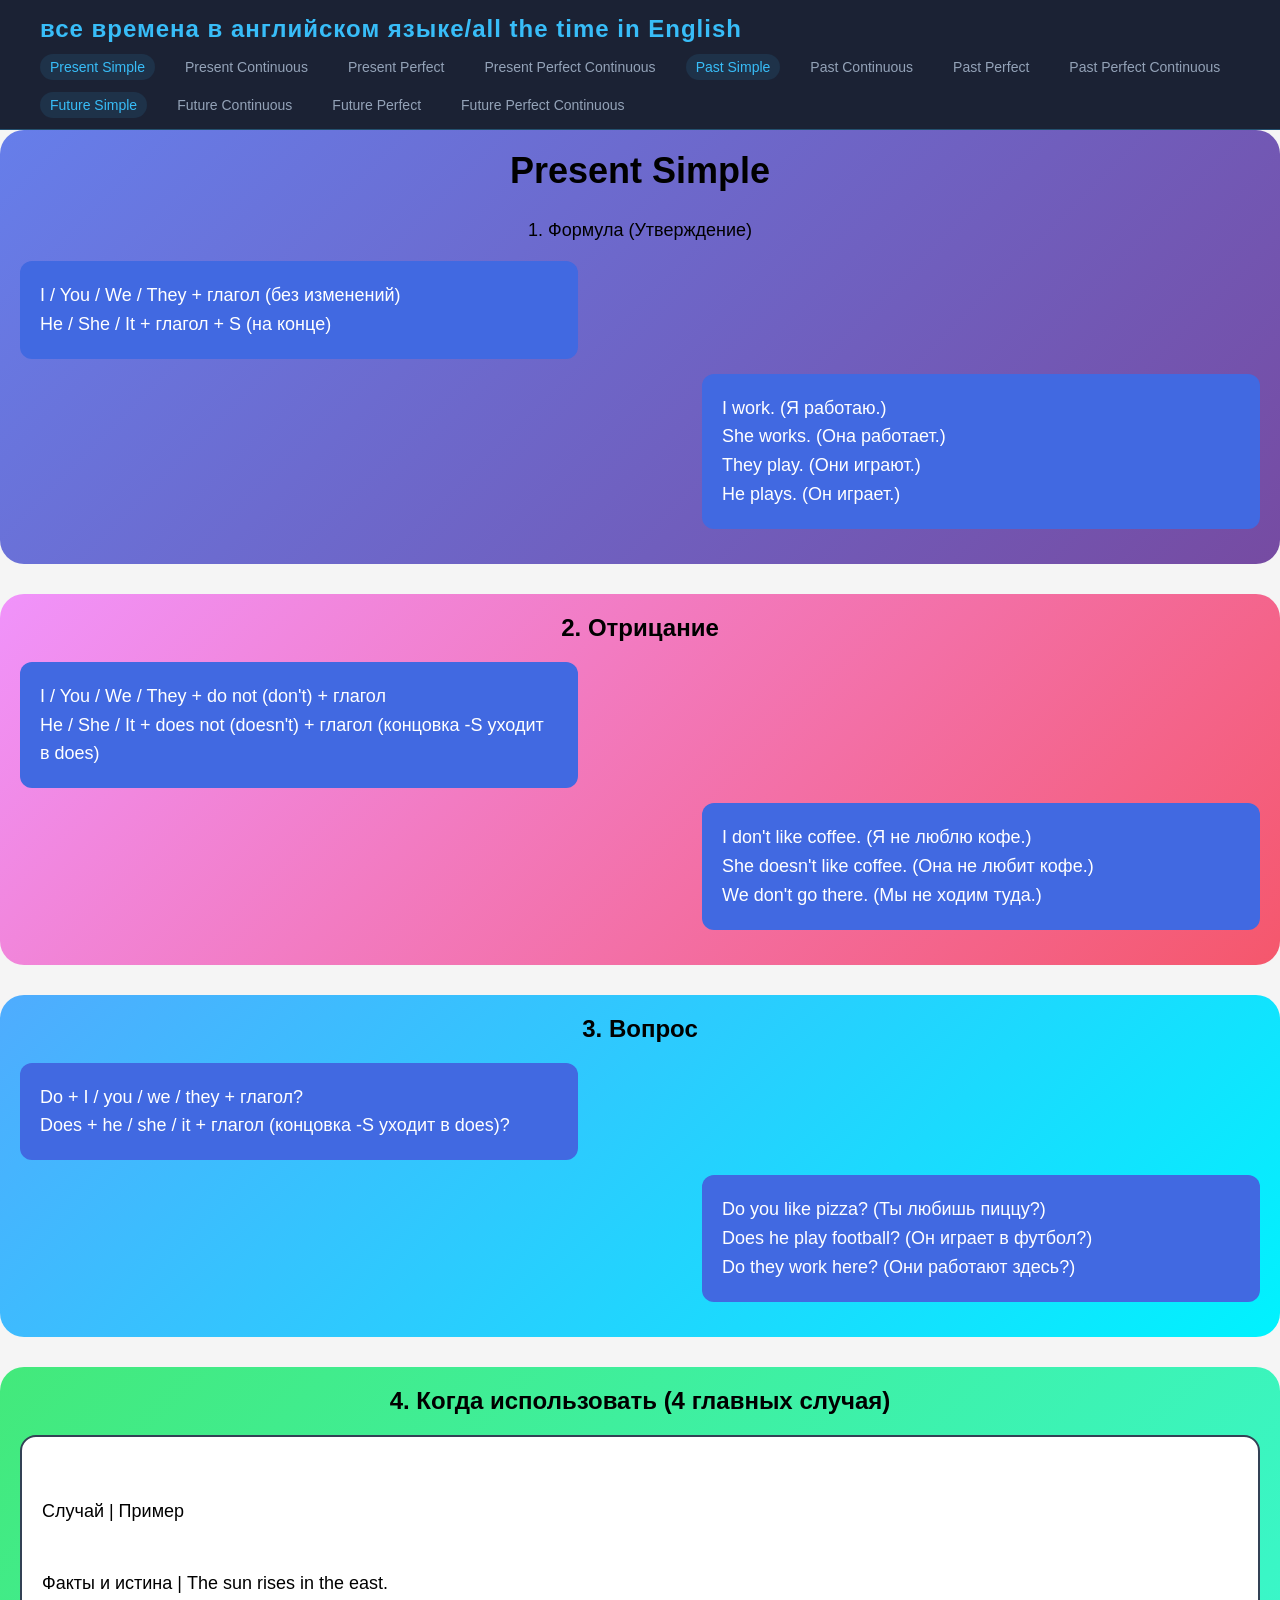
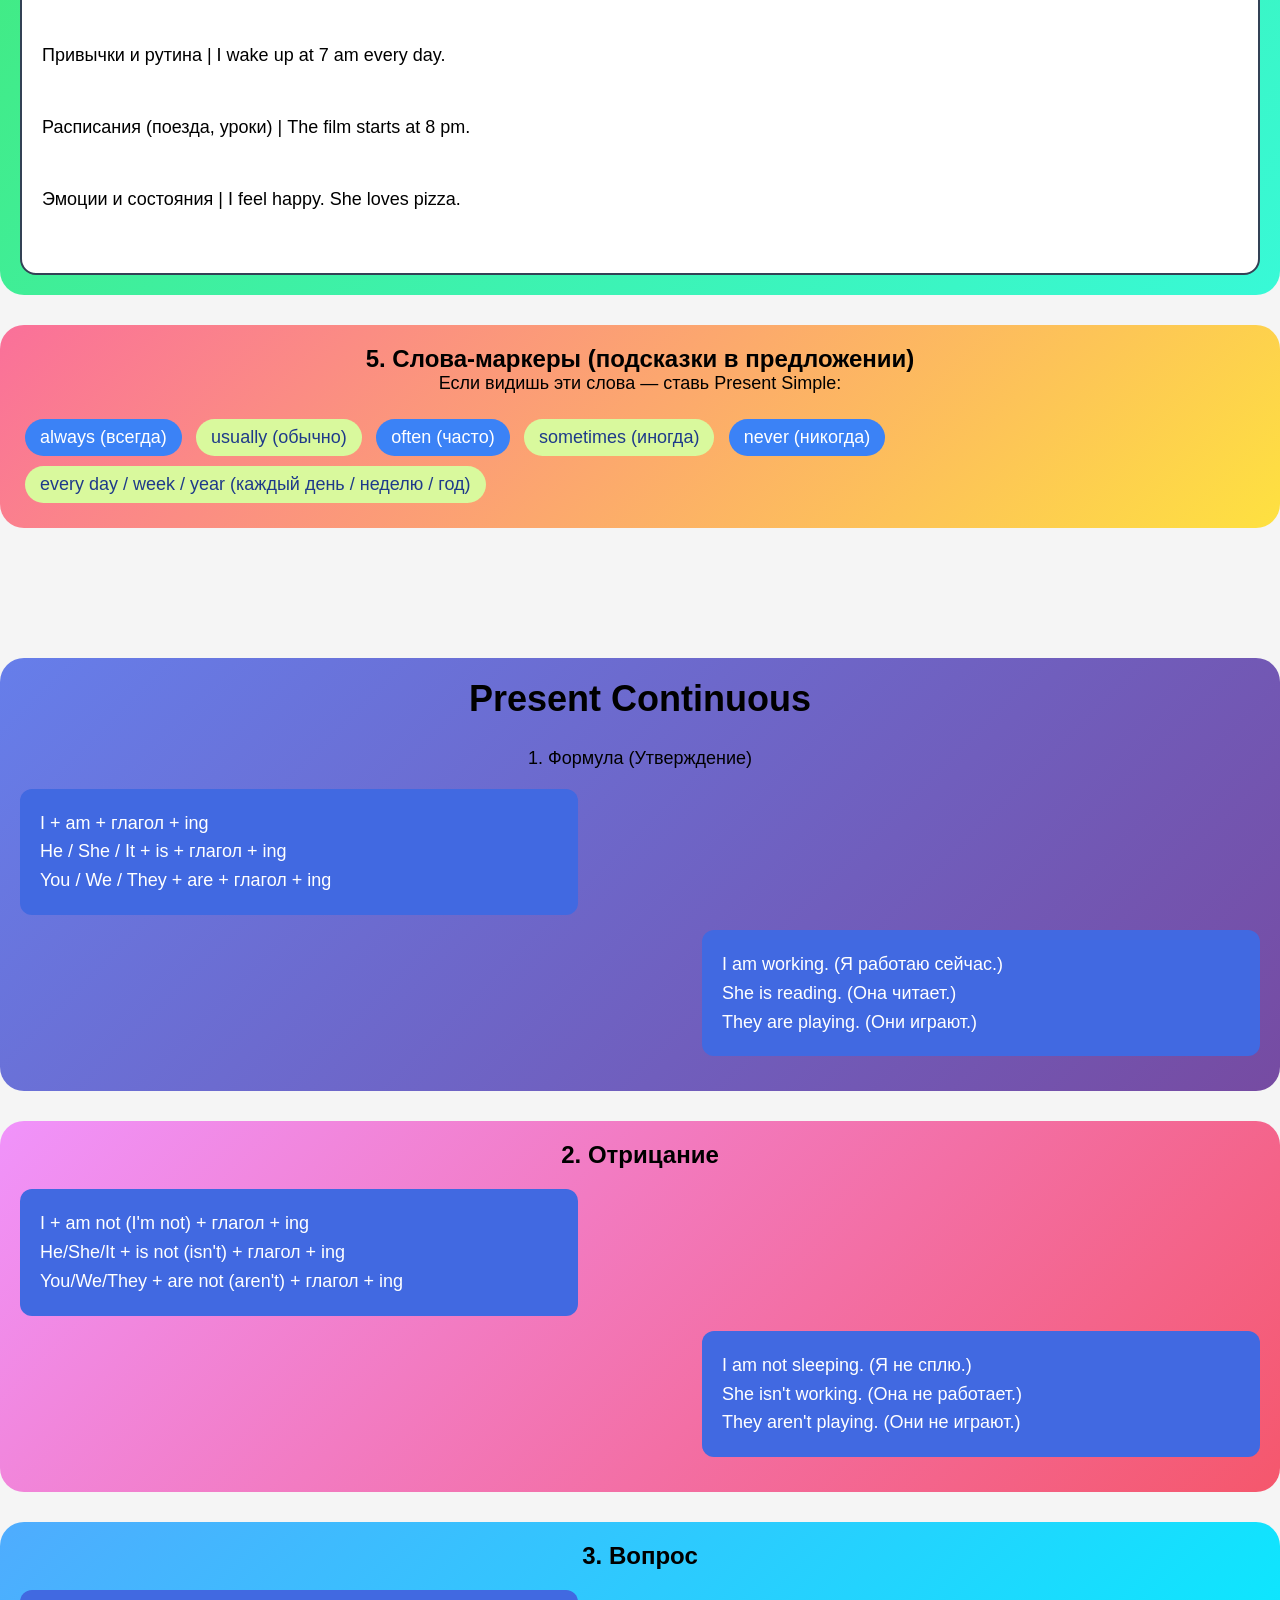
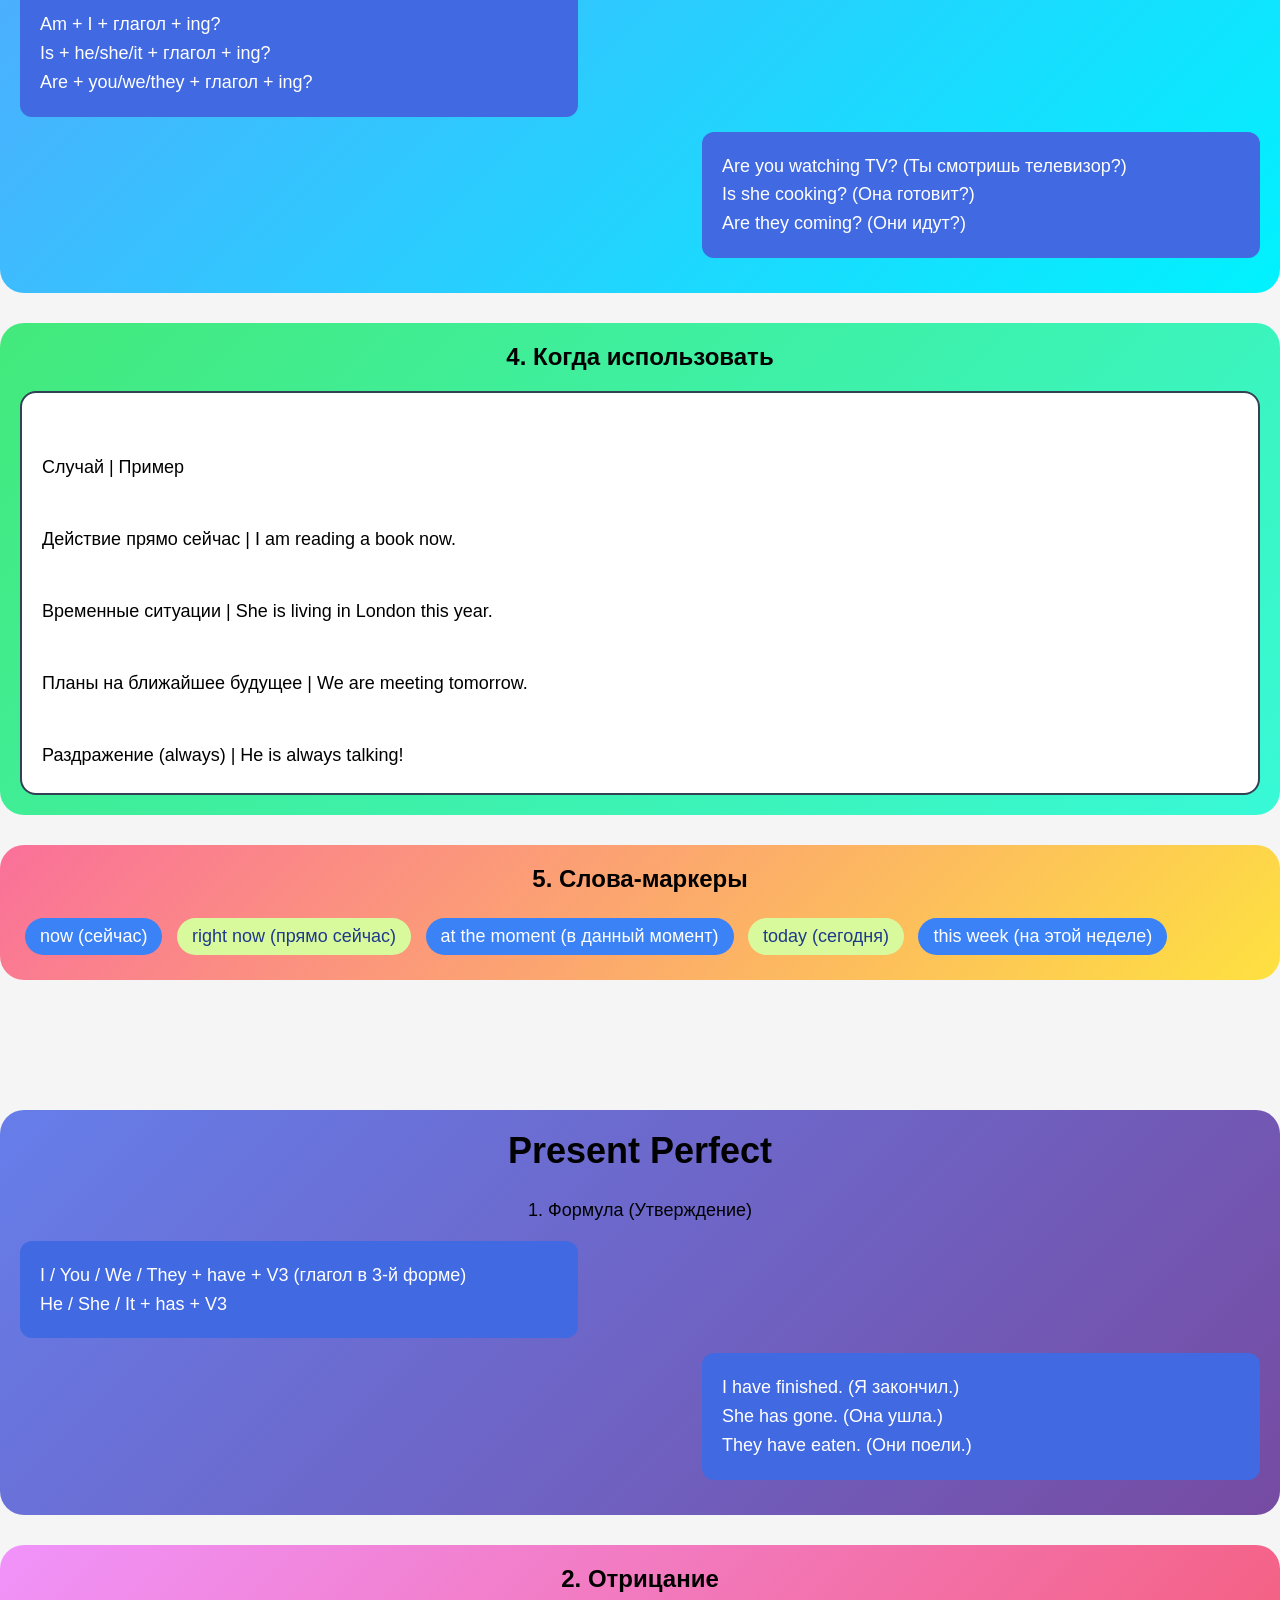
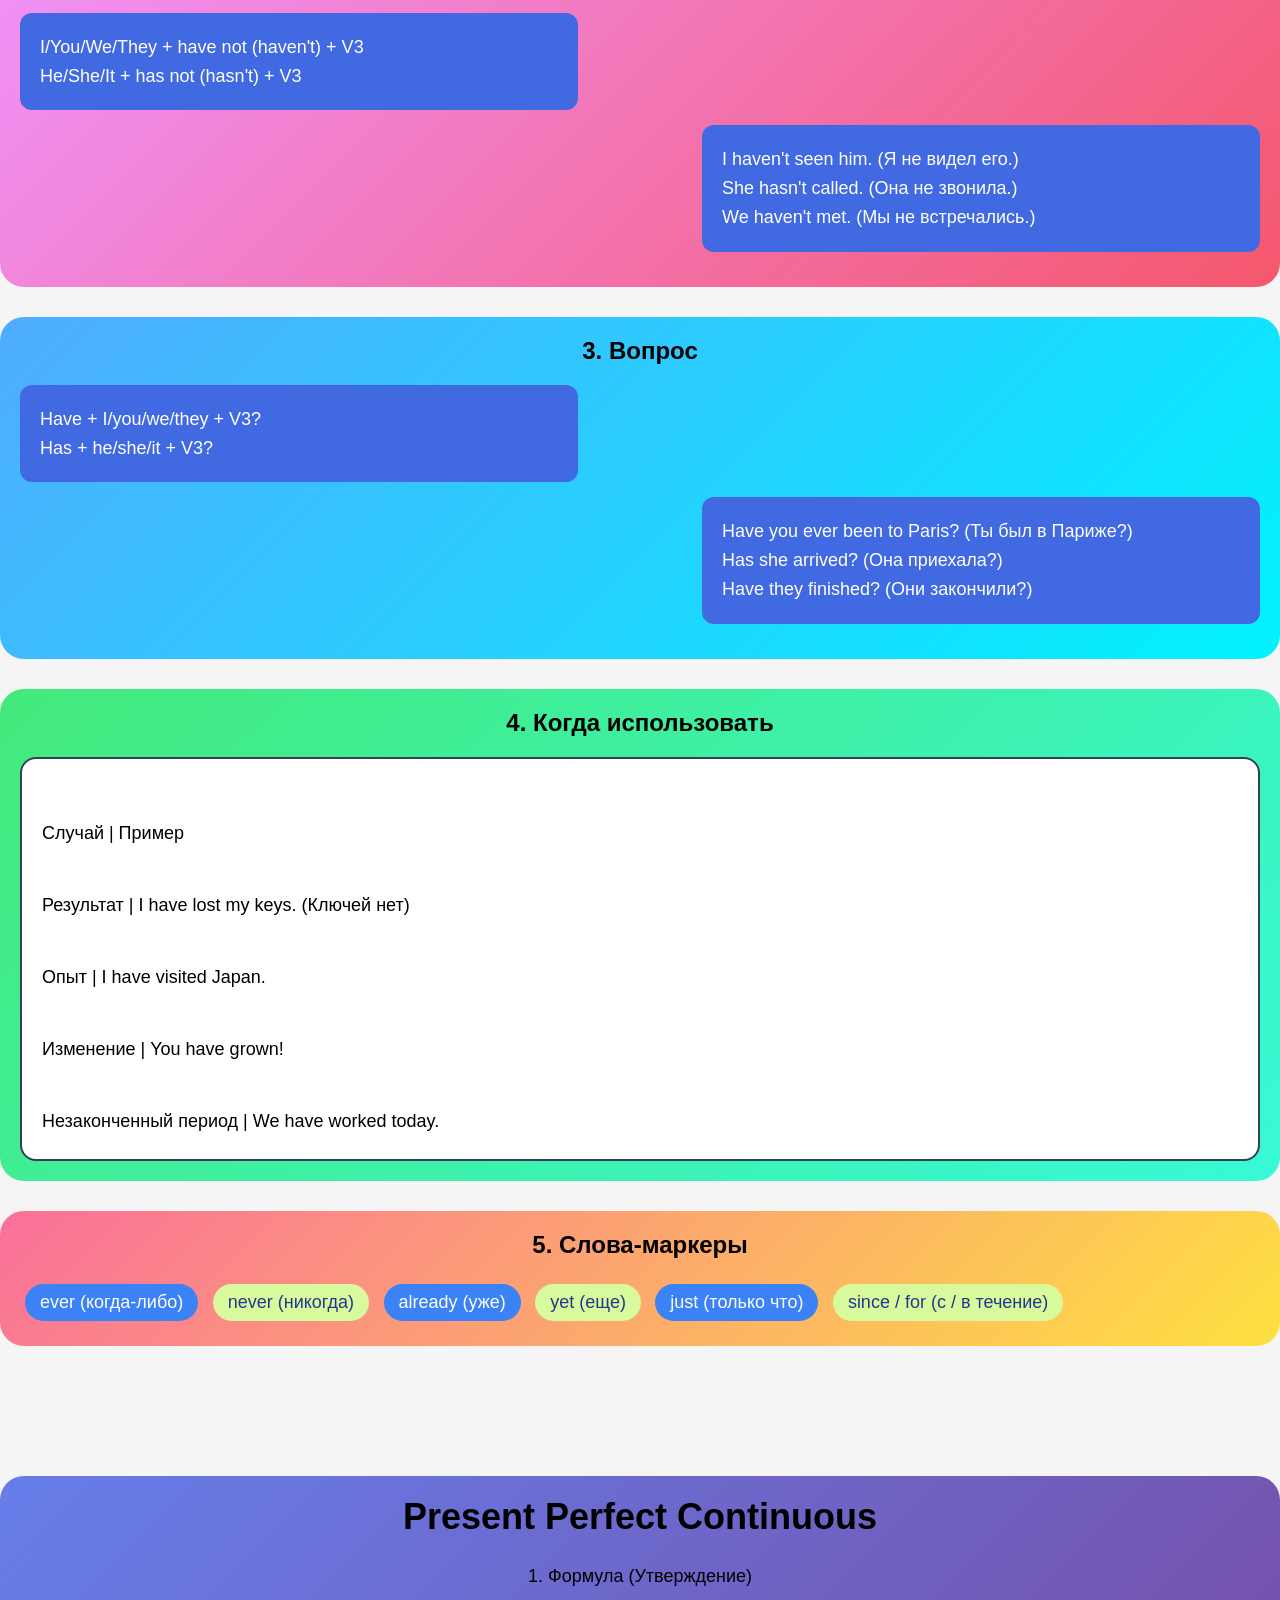
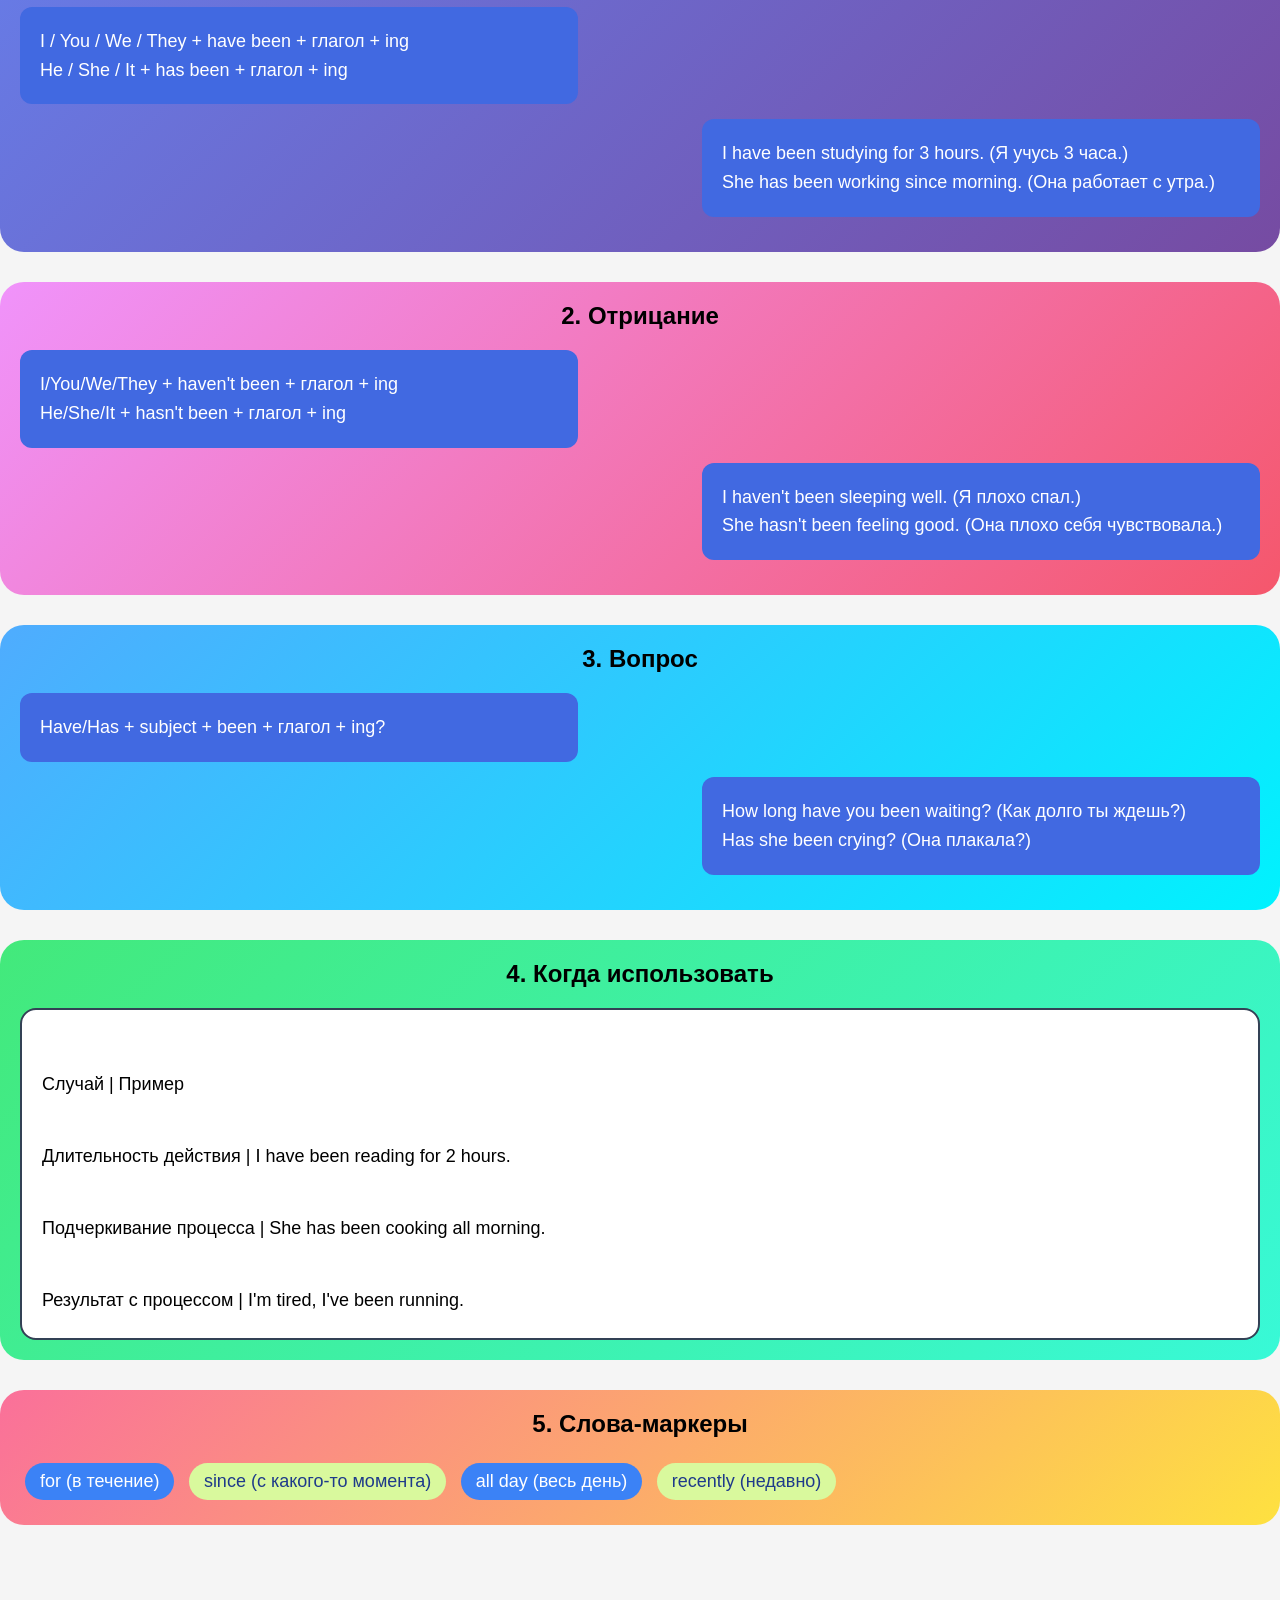
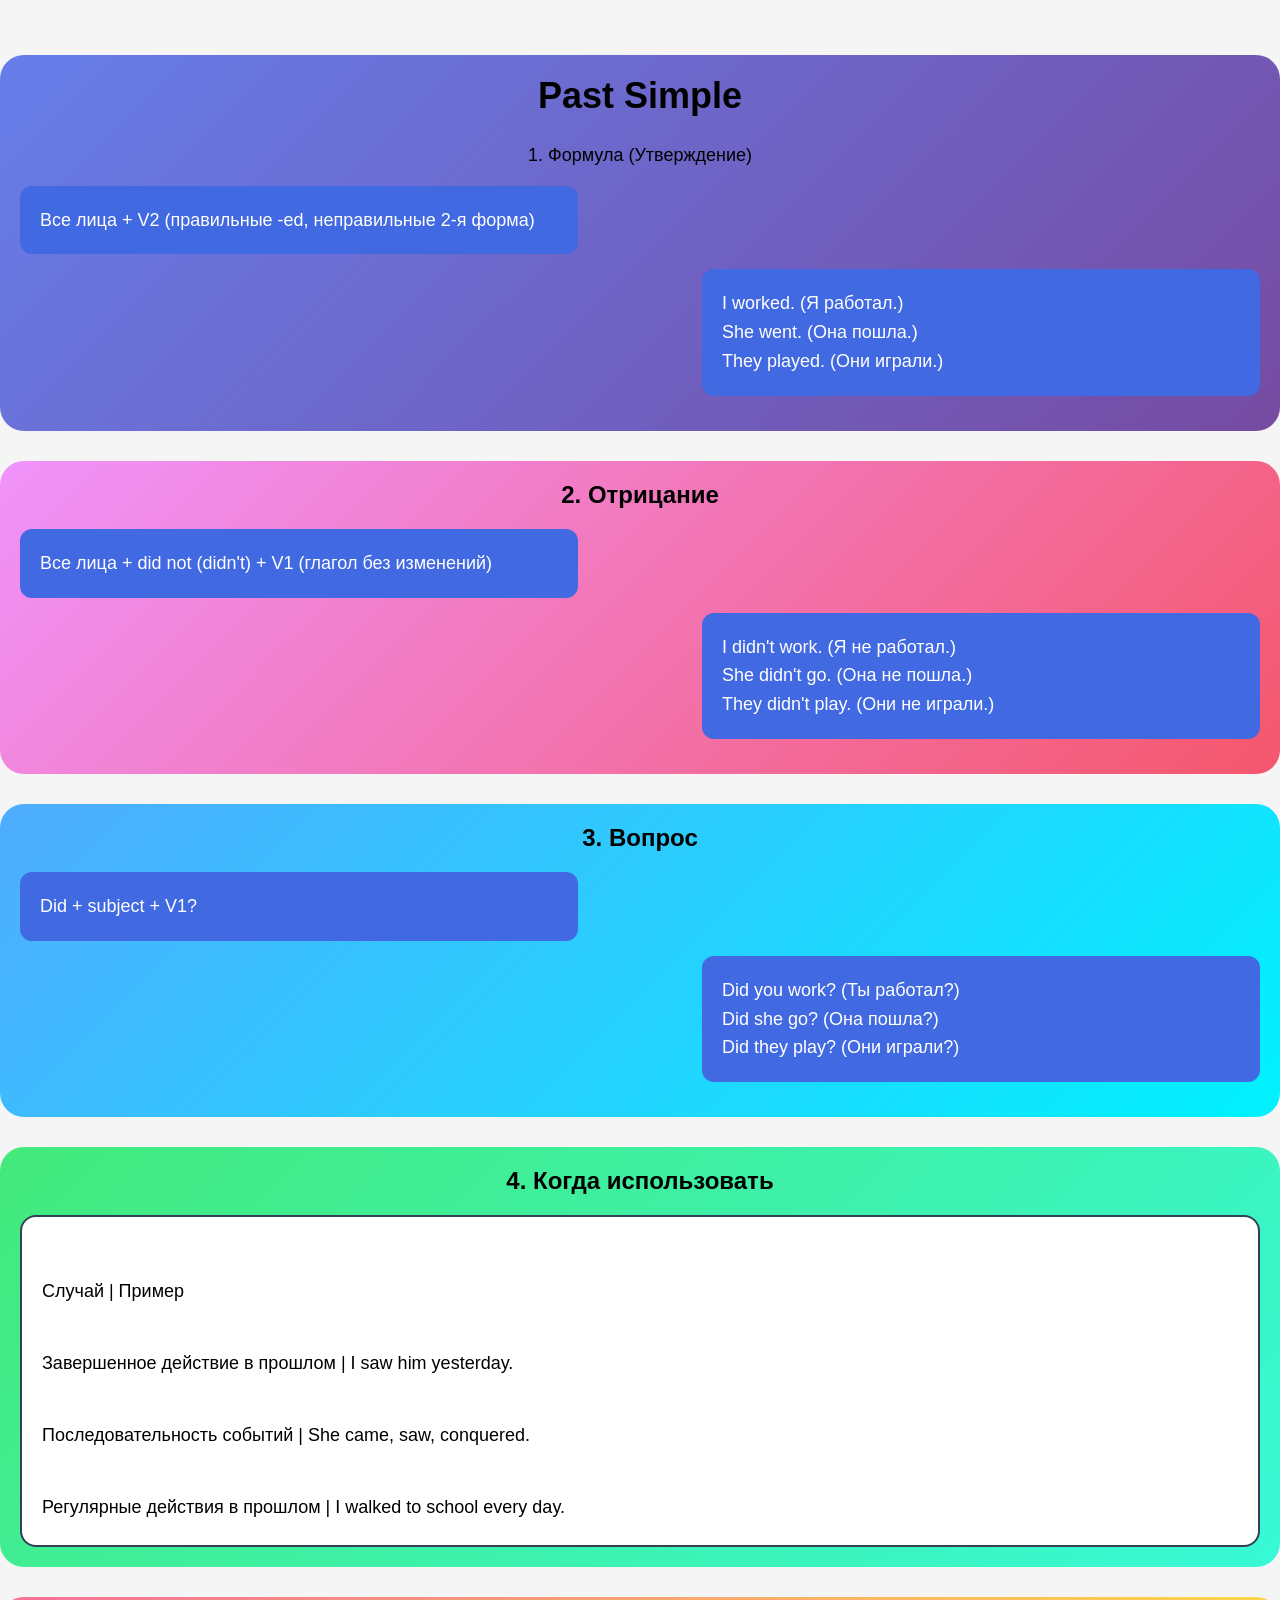
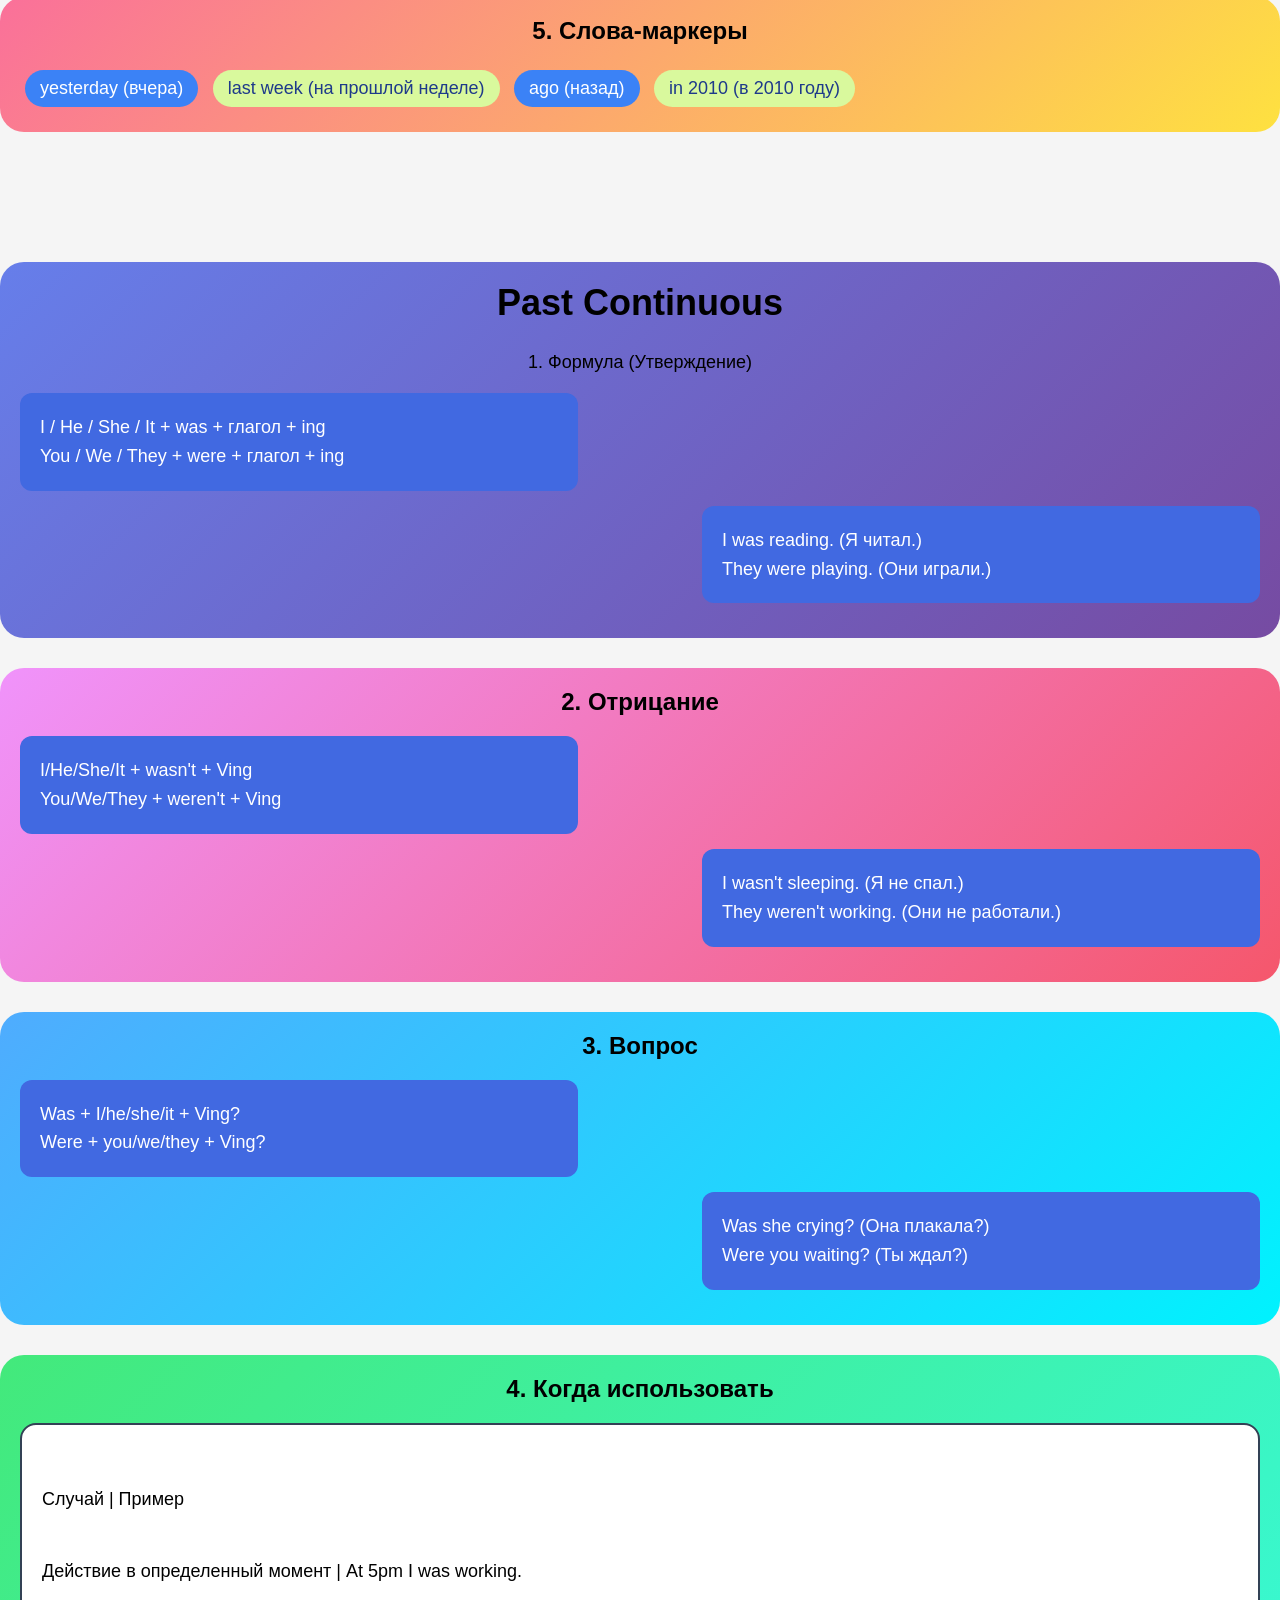
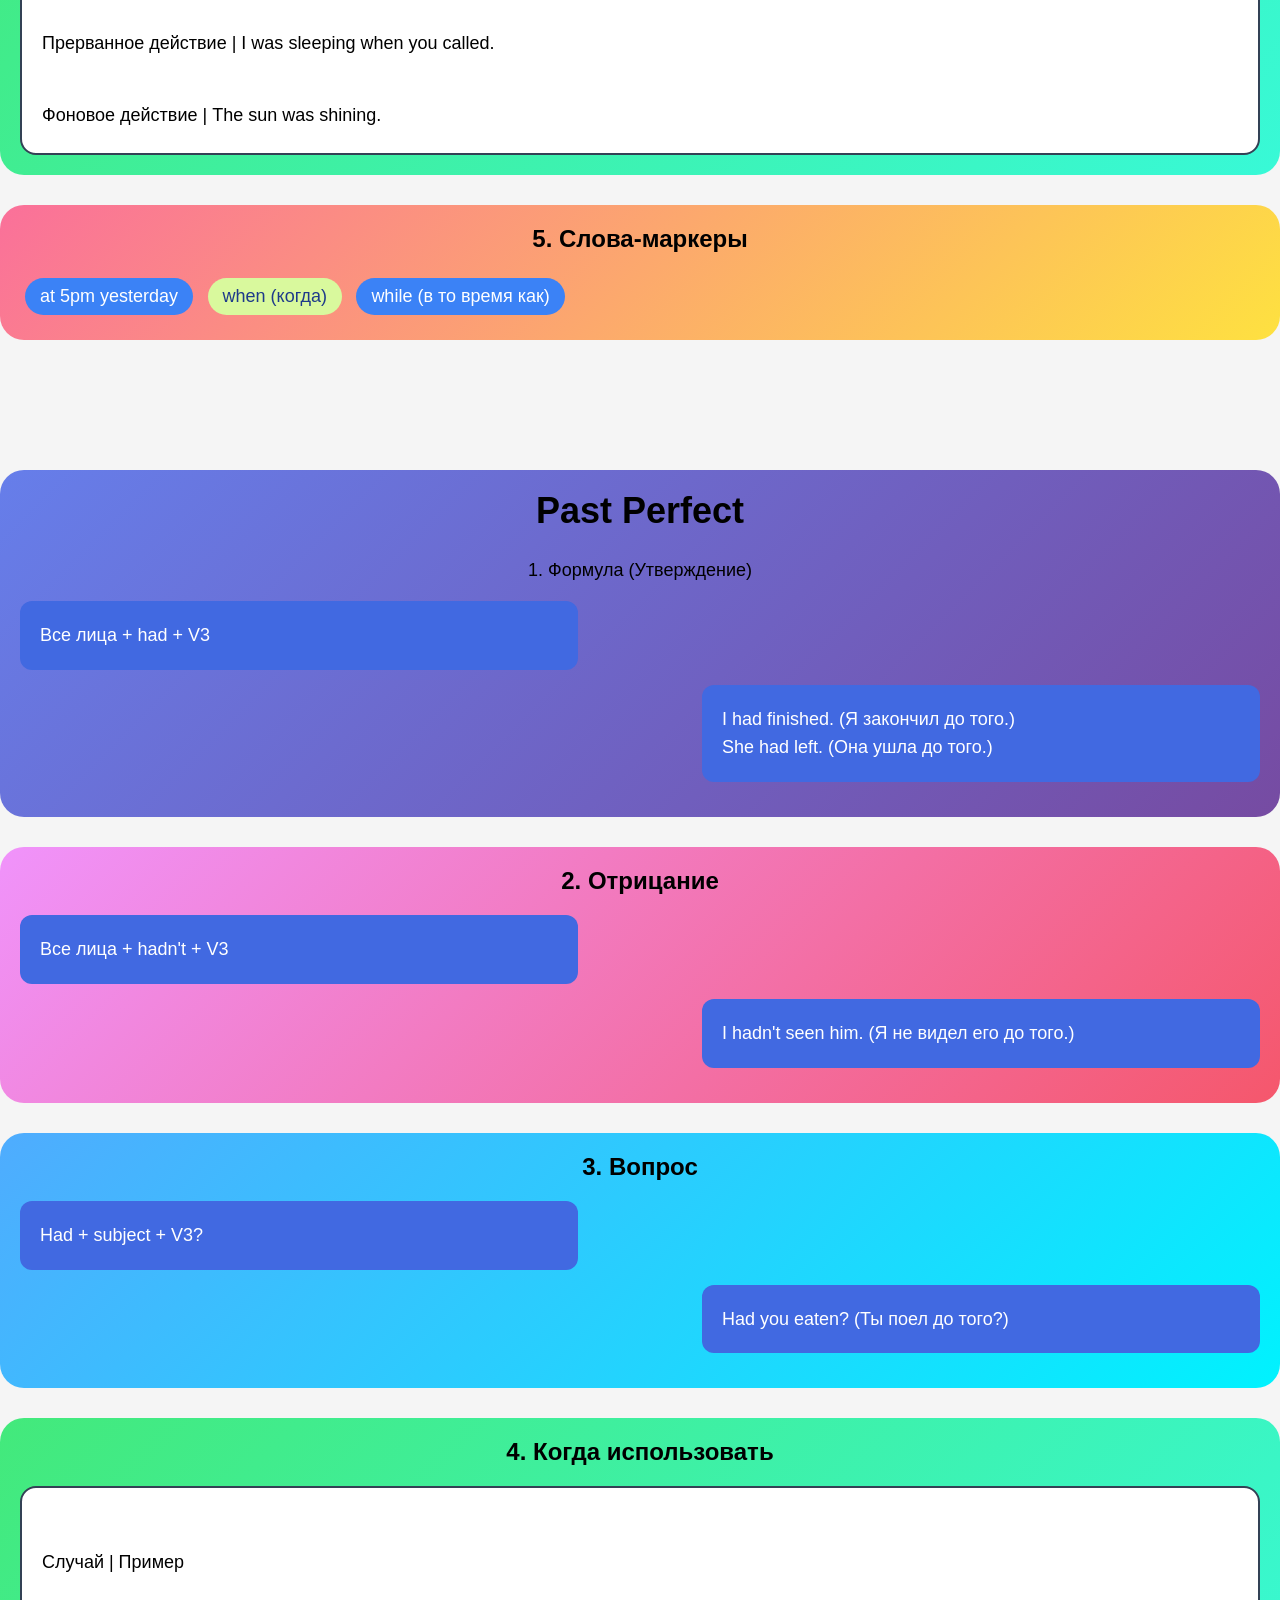
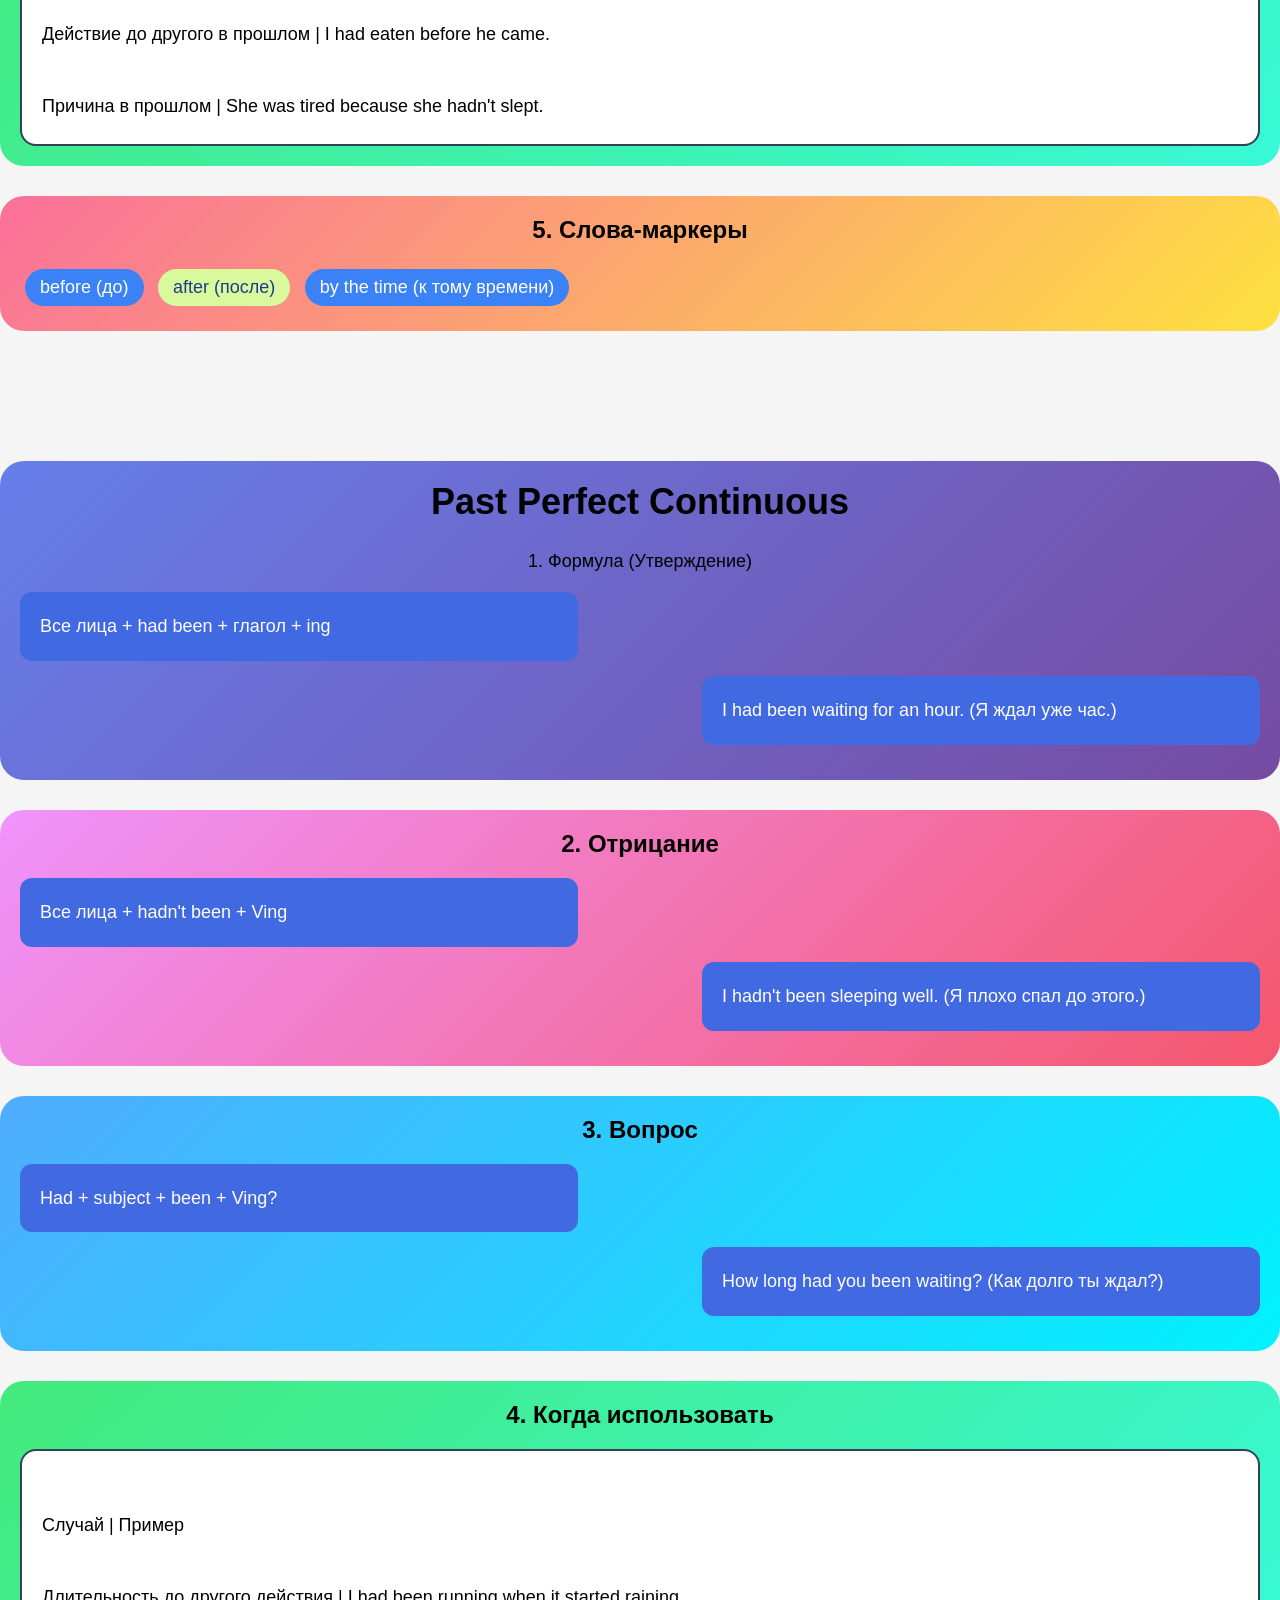
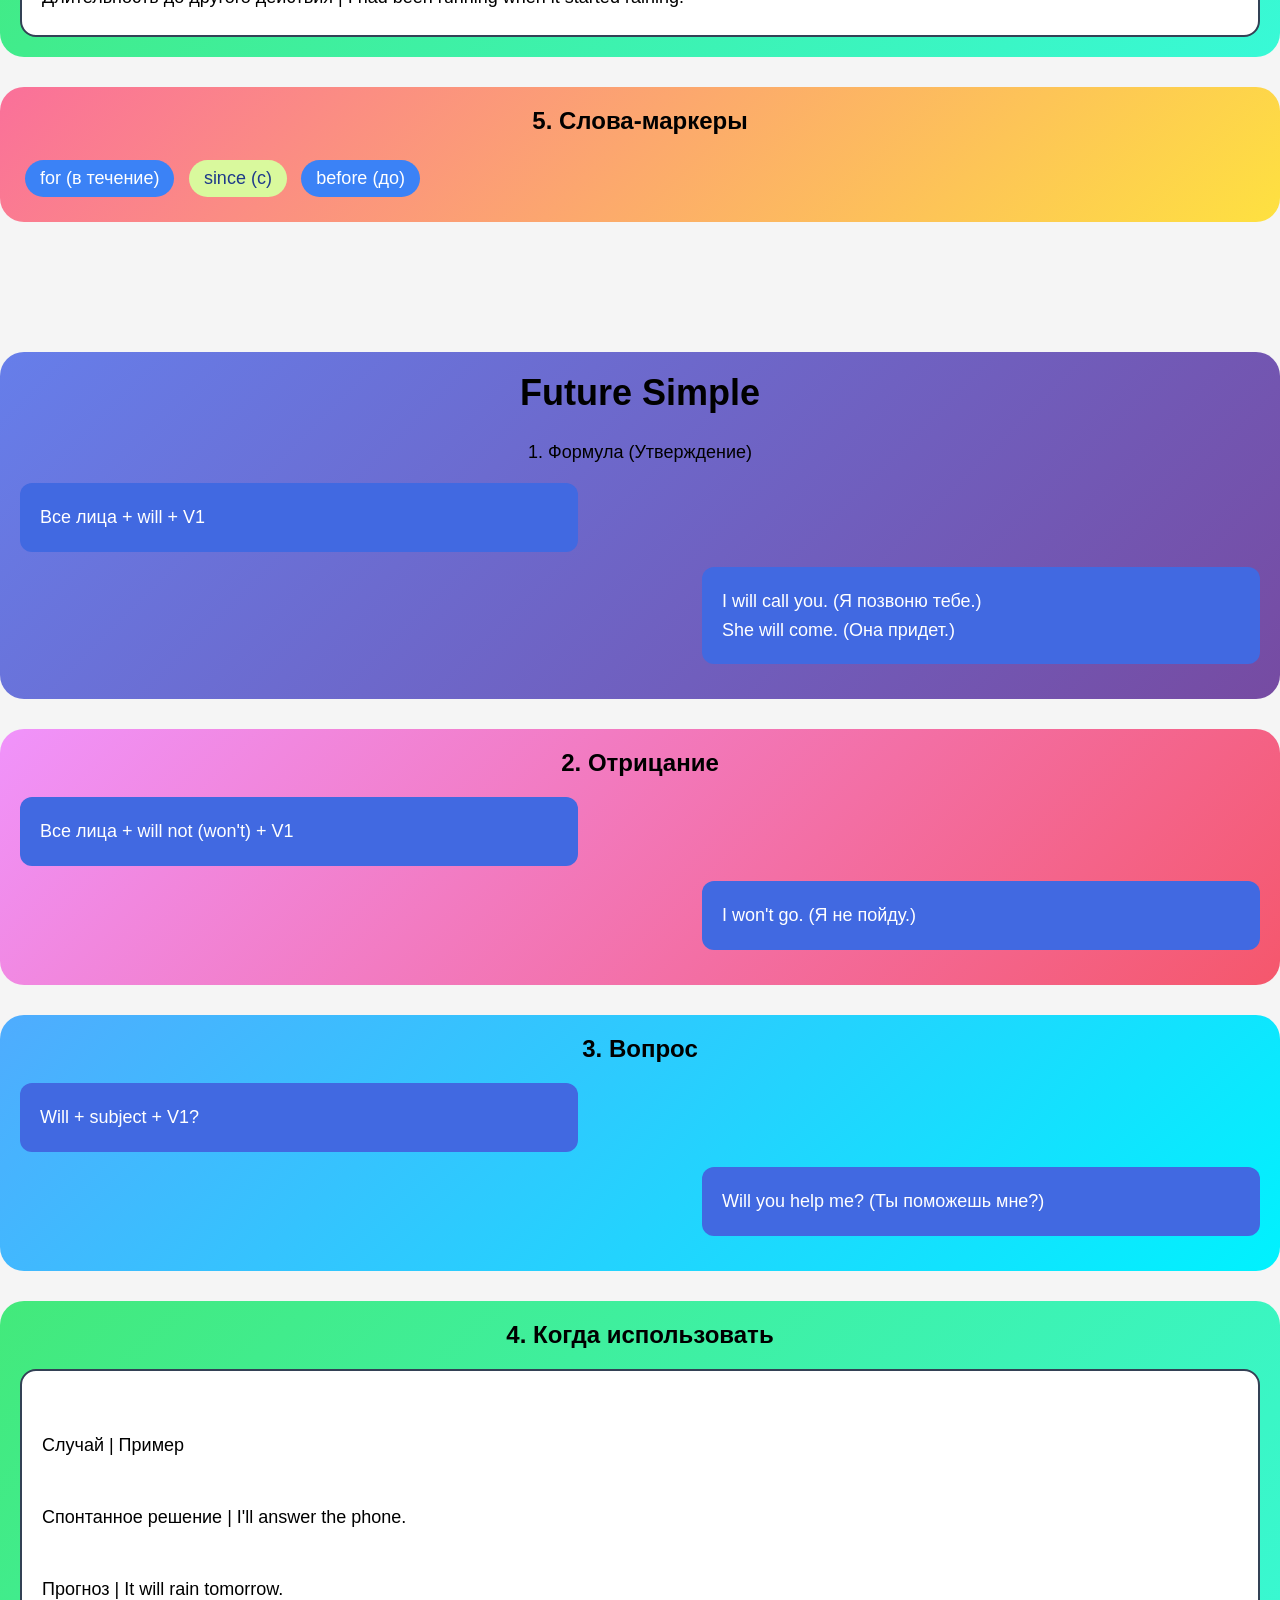
==== commit 0a46bbf6: "title" ====
--- a/index.html
+++ b/index.html
@@ -10,7 +10,7 @@
 
 <body>
     <nav>
-        <h1 class="title">все времена в английском языке</h1>
+        <h1 class="title">все времена в английском языке/all the time in English</h1>
         <ul class="a">
             <li><a class="nav3" href="#Present-Simple">Present Simple</a></li>
             <li><a class="nav2" href="#Present-Continuous">Present Continuous</a></li>
@@ -714,7 +714,7 @@
     </main>
 
     <footer>
-        
+
     </footer>
 </body>
 
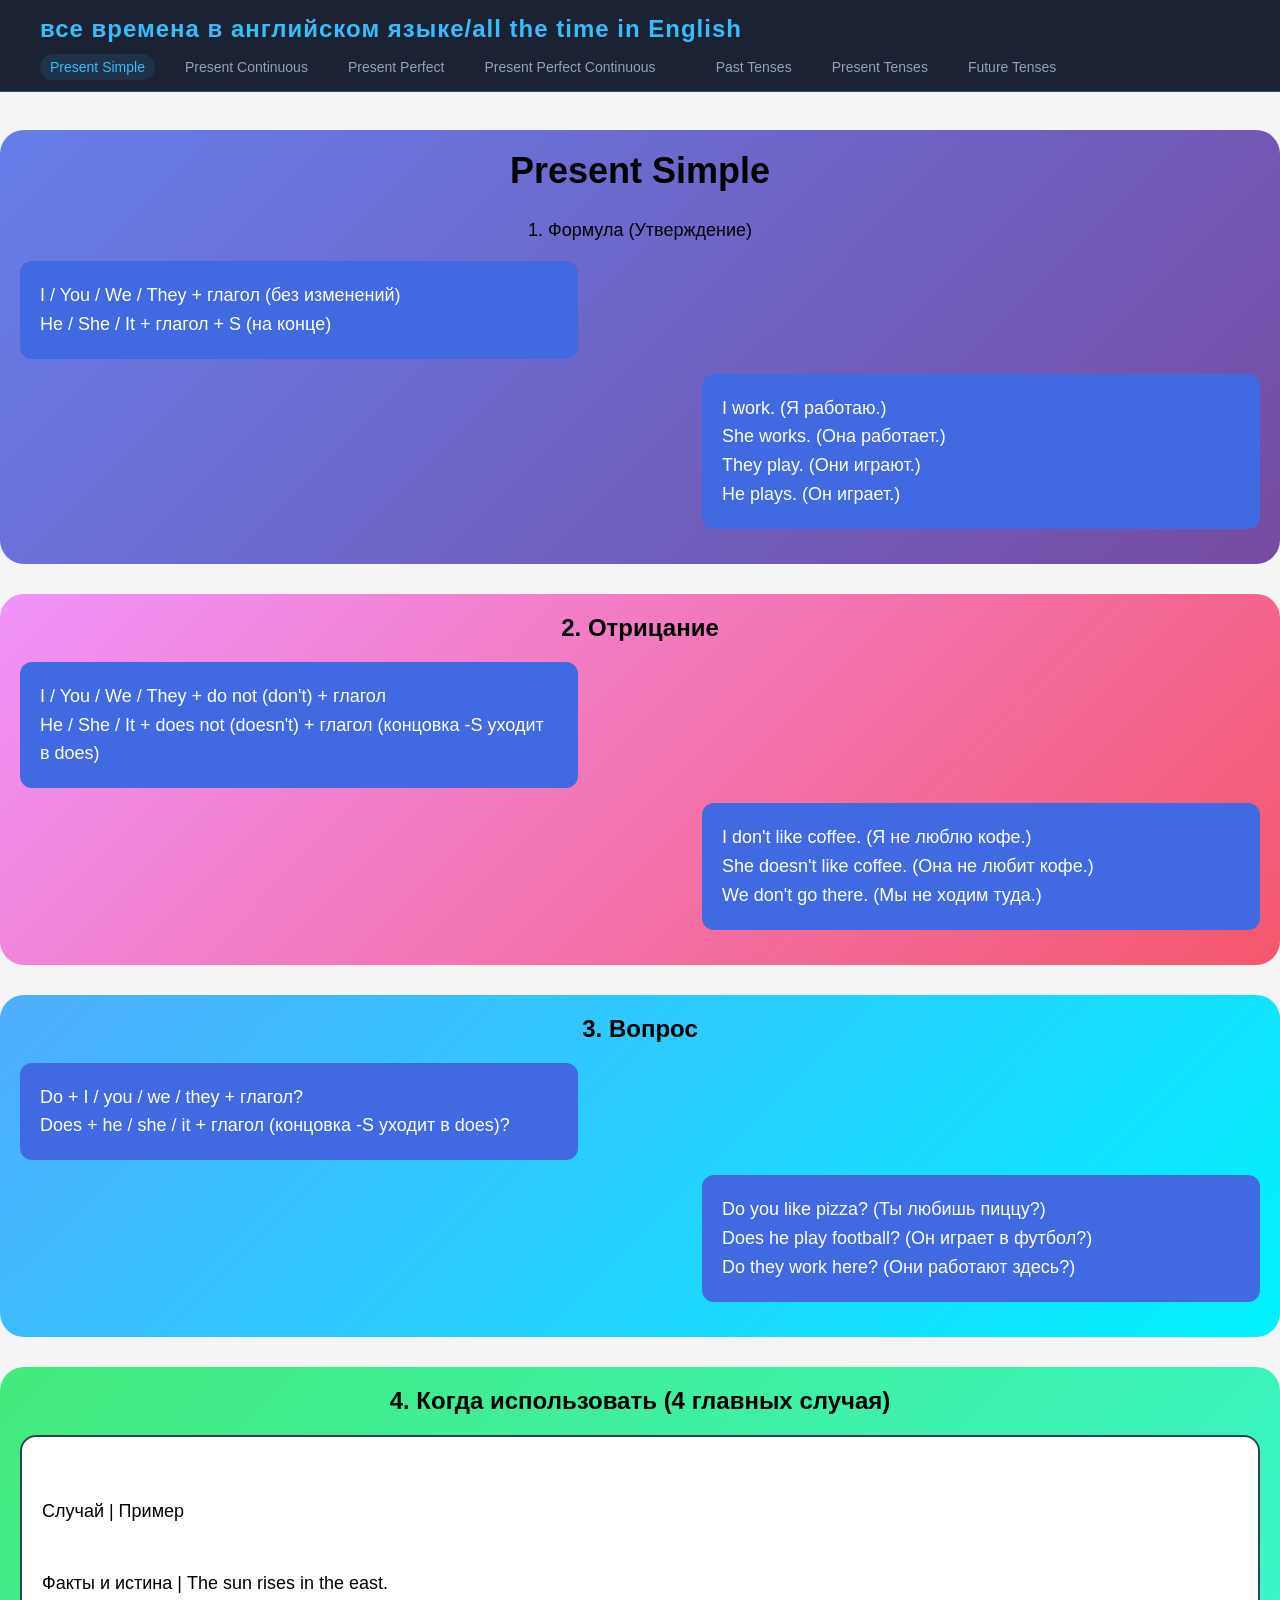
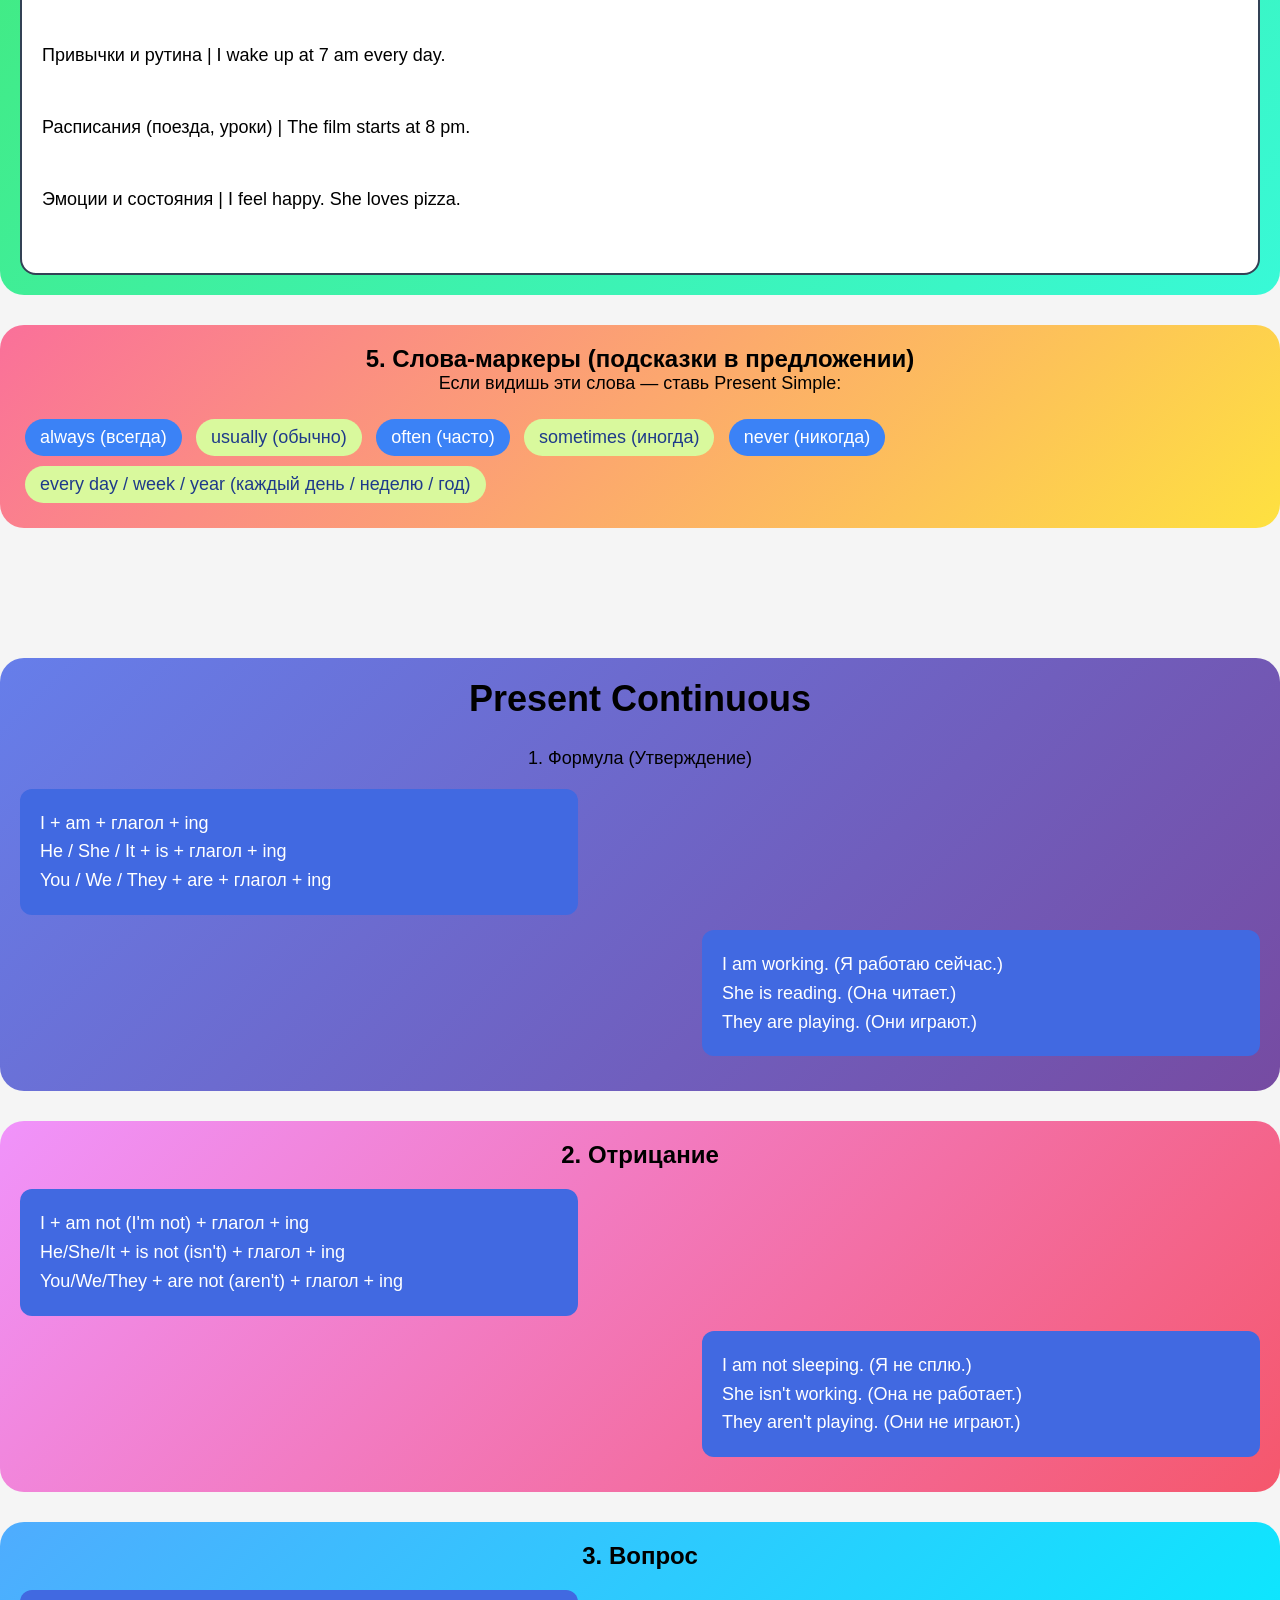
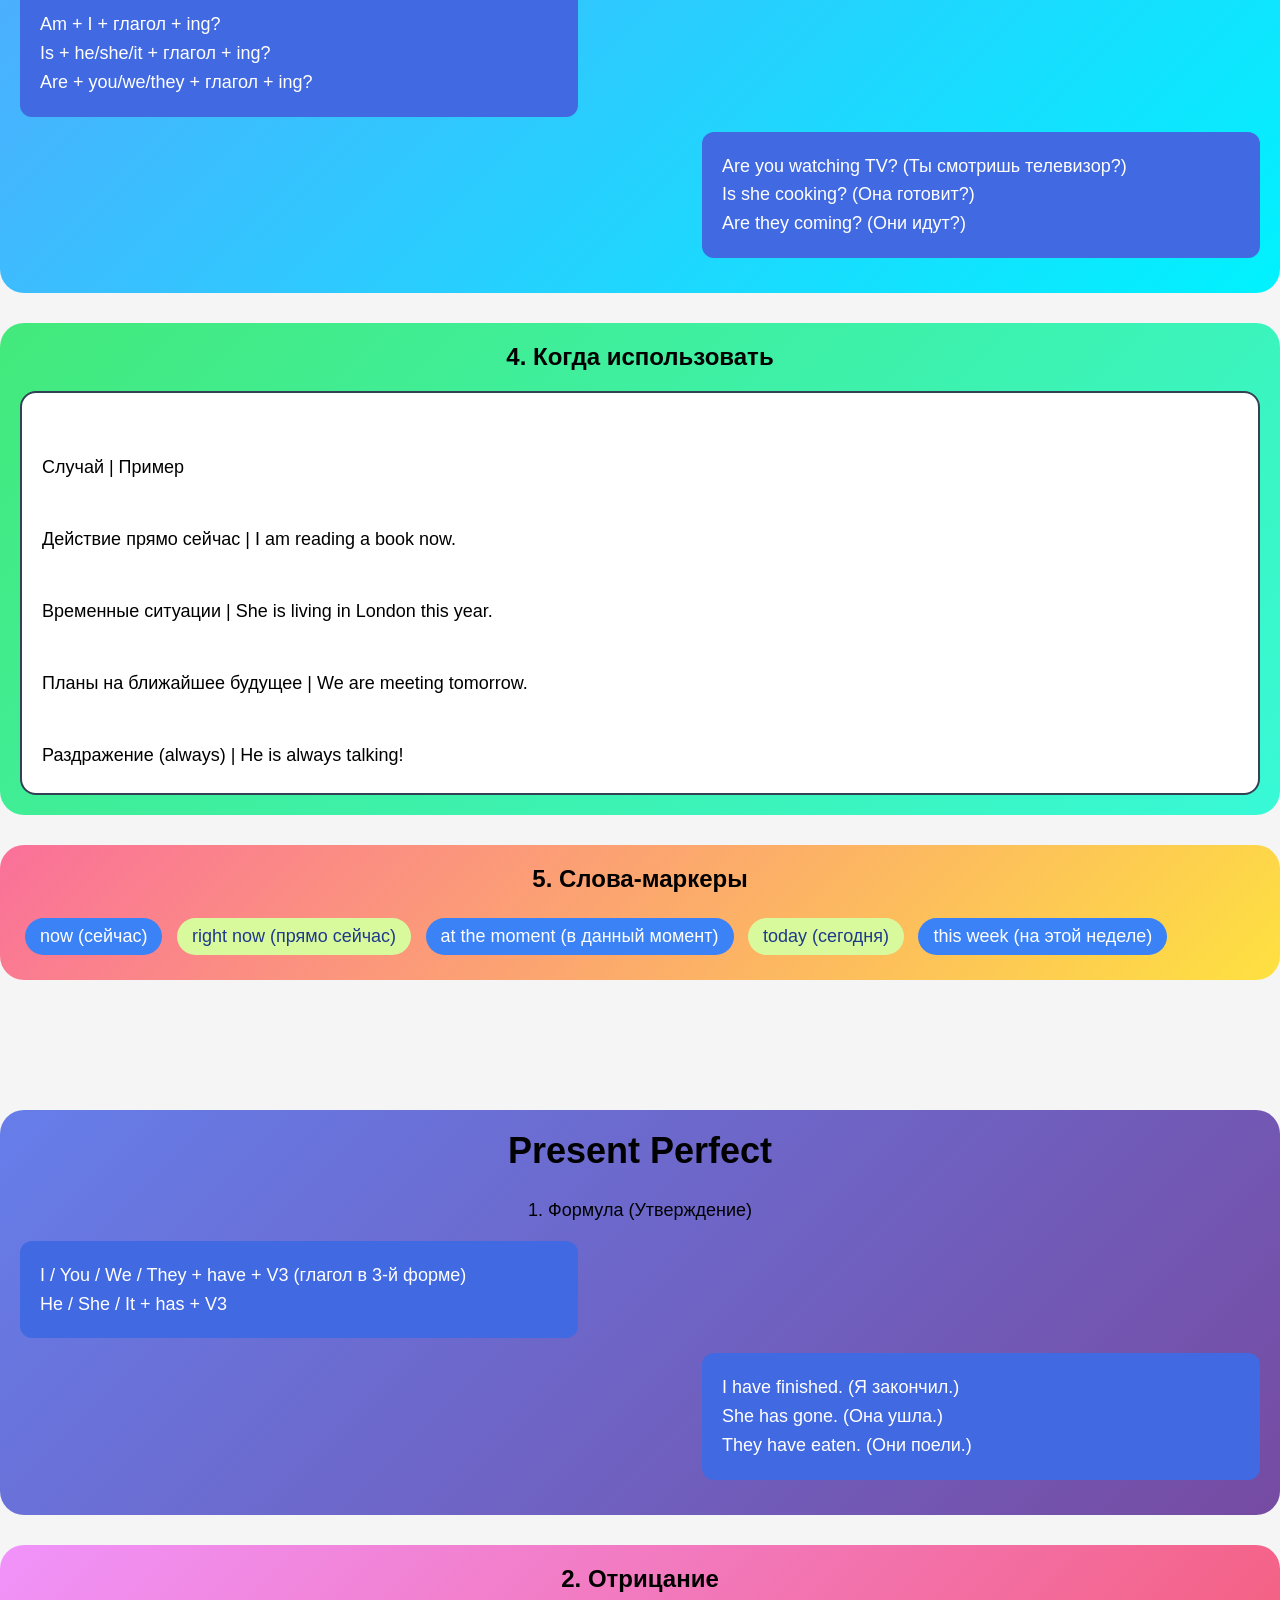
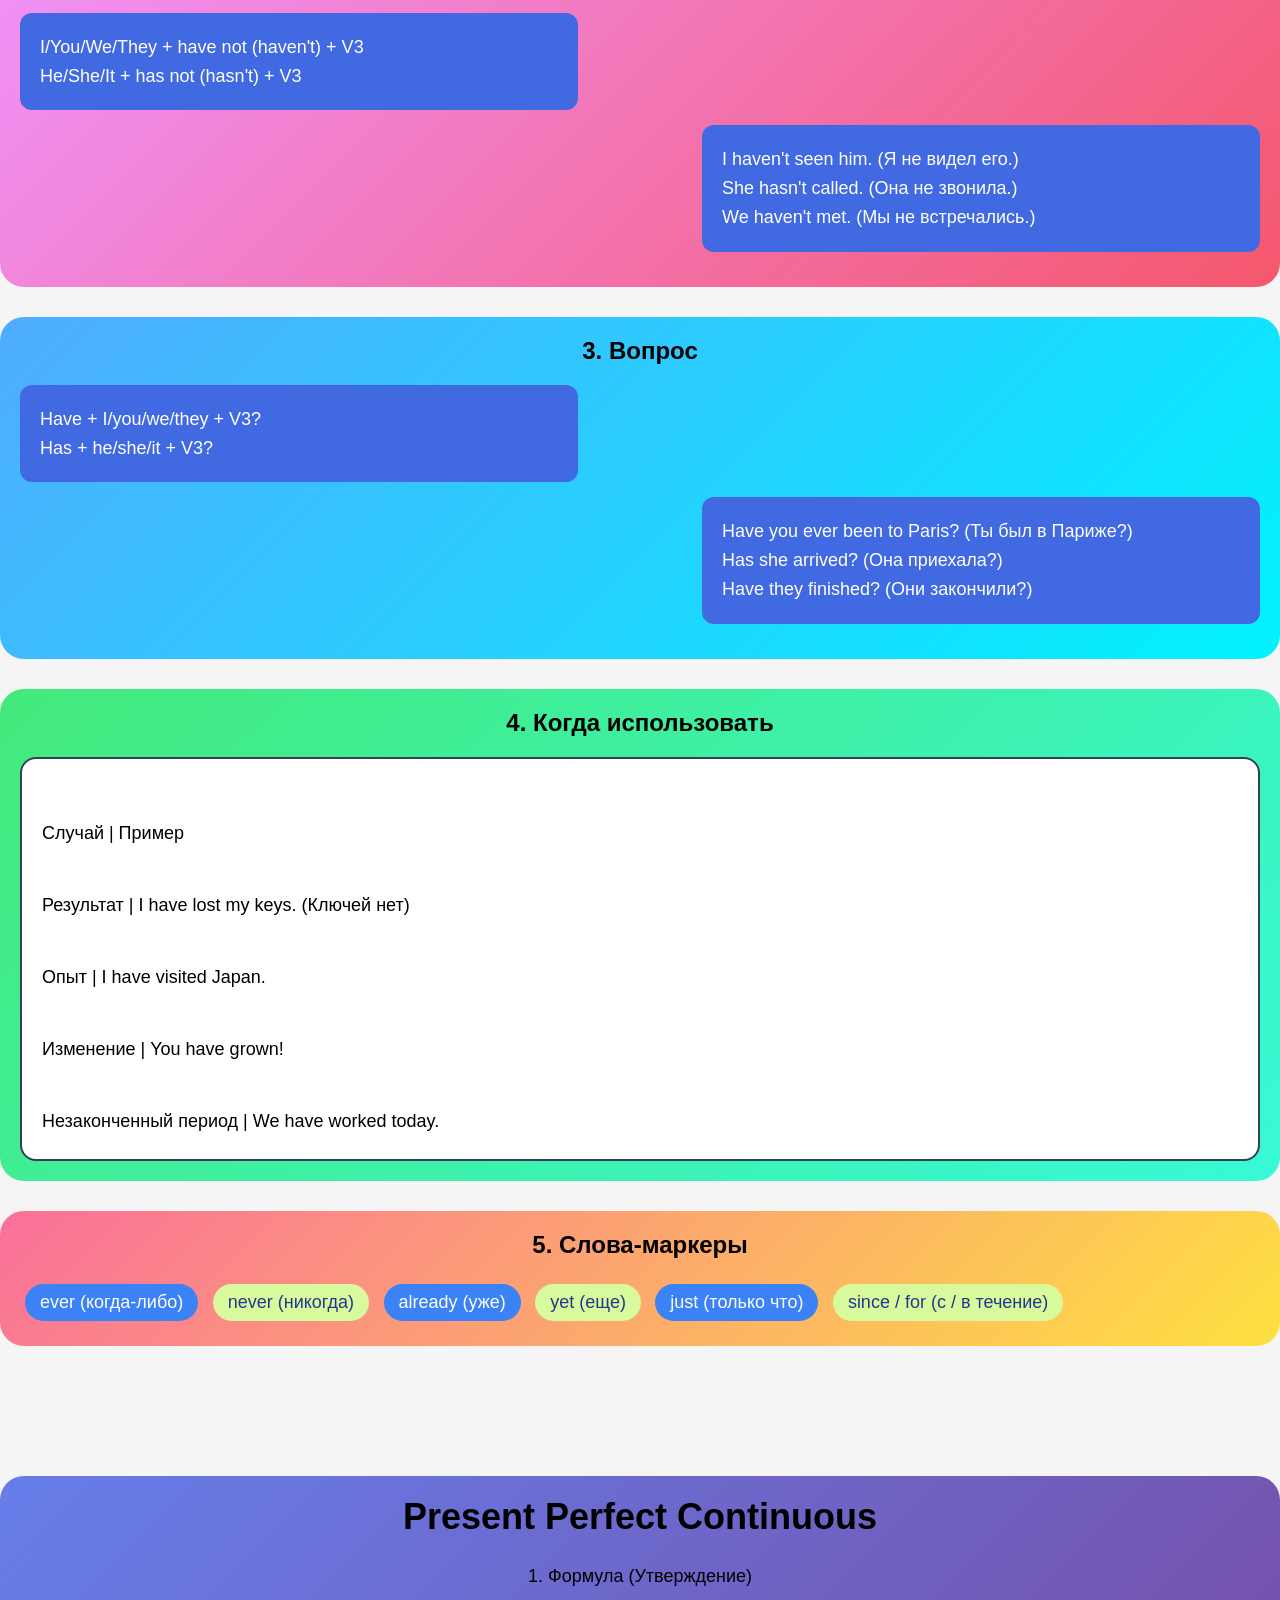
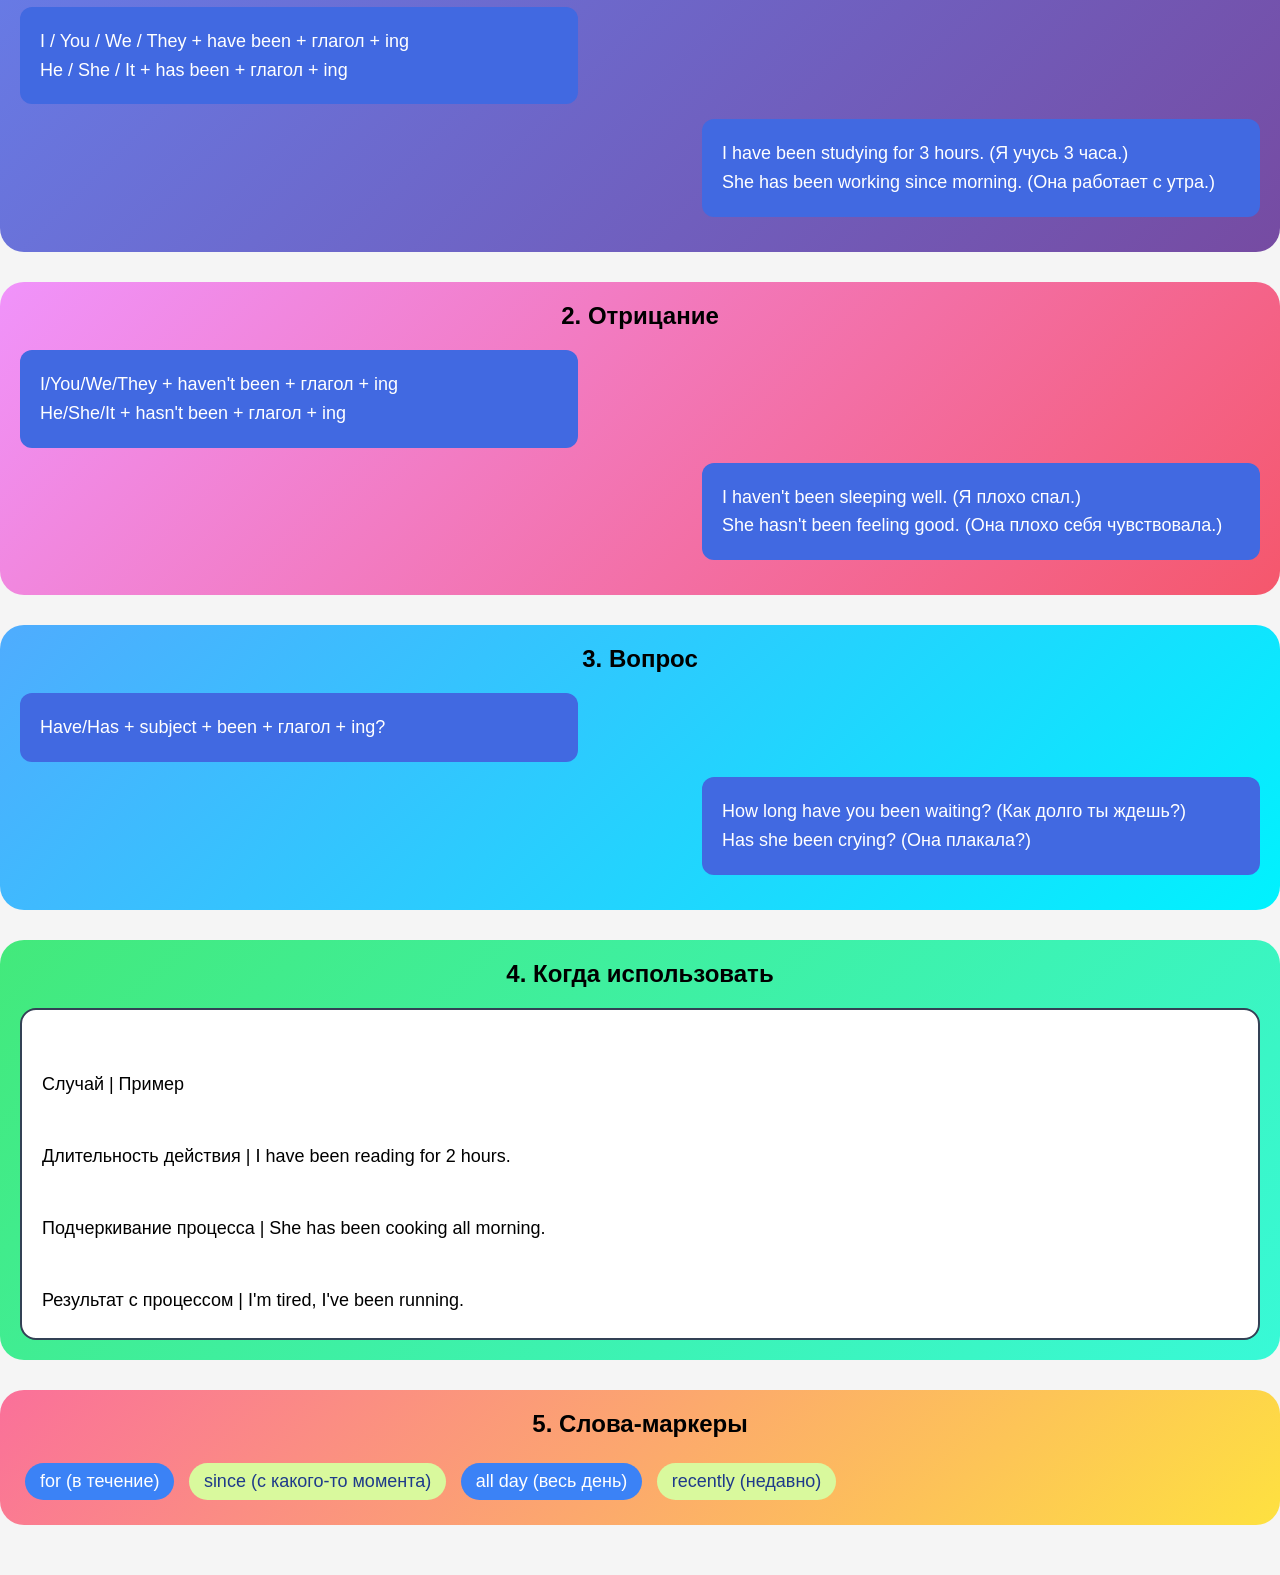
==== commit 71236a78: "new title" ====
--- a/index.html
+++ b/index.html
@@ -15,16 +15,12 @@
             <li><a class="nav3" href="#Present-Simple">Present Simple</a></li>
             <li><a class="nav2" href="#Present-Continuous">Present Continuous</a></li>
             <li><a class="nav2" href="#Present-Perfect">Present Perfect</a></li>
-            <li><a class="nav2" href="#Present-Perfect-Continuous">Present Perfect Continuous</a></li>
-            <li><a class="nav3" href="#Past-Simple">Past Simple</a></li>
-            <li><a class="nav2" href="#Past-Continuous">Past Continuous</a></li>
-            <li><a class="nav2" href="#Past-Perfect">Past Perfect</a></li>
-            <li><a class="nav2" href="#Past-Perfect-Continuous">Past Perfect Continuous</a></li>
-            <li><a class="nav3" href="#Future-Simple">Future Simple</a></li>
-            <li><a class="nav2" href="#Future-Continuous">Future Continuous</a></li>
-            <li><a class="nav2" href="#Future-Perfect">Future Perfect</a></li>
-            <li><a class="nav2" href="#Future-Perfect-Continuous">Future Perfect Continuous</a></li>
+            <li><a class="nav2" href="#Present-Perfect-Continuous">Present Perfect Continuous</a></li> <br>
+            <li><a class="nav2" href="past.html">Past Tenses</a></li>
+            <li><a class="nav2" href="index.html">Present Tenses</a></li>
+            <li><a class="nav2" href="future.html">Future Tenses</a></li>
         </ul>
+        
     </nav>
 
     <main>
@@ -293,424 +289,7 @@
             </div>
         </section>
 
-        <section id="Past-Simple">
-            <div class="individual-section1">
-                <center class="id-name">
-                    <h2>Past Simple</h2> <br>
-                    <p>1. Формула (Утверждение)</p>
-                </center>
-                <p class="box1">
-                    Все лица + V2 (правильные -ed, неправильные 2-я форма)
-                </p>
-                <p class="box2">
-                    I worked. (Я работал.) <br>
-                    She went. (Она пошла.) <br>
-                    They played. (Они играли.)
-                </p>
-            </div>
-
-            <div class="individual-section2">
-                <center class="id-name">2. Отрицание</center>
-                <p class="box1">
-                    Все лица + did not (didn't) + V1 (глагол без изменений)
-                </p>
-                <p class="box2">
-                    I didn't work. (Я не работал.) <br>
-                    She didn't go. (Она не пошла.) <br>
-                    They didn't play. (Они не играли.)
-                </p>
-            </div>
-
-            <div class="individual-section3">
-                <center class="id-name">3. Вопрос</center>
-                <p class="box1">
-                    Did + subject + V1?
-                </p>
-                <p class="box2">
-                    Did you work? (Ты работал?) <br>
-                    Did she go? (Она пошла?) <br>
-                    Did they play? (Они играли?)
-                </p>
-            </div>
-
-            <div class="individual-section4">
-                <center class="id-name">4. Когда использовать</center>
-                <p class="column">
-                    Случай | Пример <br>
-                    Завершенное действие в прошлом | I saw him yesterday.<br>
-                    Последовательность событий | She came, saw, conquered.<br>
-                    Регулярные действия в прошлом | I walked to school every day.
-                </p>
-            </div>
-
-            <div class="individual-section5">
-                <center class="id-name">5. Слова-маркеры</center>
-                <p class="p">yesterday (вчера) <br></p>
-                <p class="p1">last week (на прошлой неделе) <br></p>
-                <p class="p">ago (назад) <br></p>
-                <p class="p1">in 2010 (в 2010 году) <br></p>
-            </div>
-        </section>
-
-        <section id="Past-Continuous">
-            <div class="individual-section1">
-                <center class="id-name">
-                    <h2>Past Continuous</h2> <br>
-                    <p>1. Формула (Утверждение)</p>
-                </center>
-                <p class="box1">
-                    I / He / She / It + was + глагол + ing <br>
-                    You / We / They + were + глагол + ing
-                </p>
-                <p class="box2">
-                    I was reading. (Я читал.) <br>
-                    They were playing. (Они играли.)
-                </p>
-            </div>
-
-            <div class="individual-section2">
-                <center class="id-name">2. Отрицание</center>
-                <p class="box1">
-                    I/He/She/It + wasn't + Ving <br>
-                    You/We/They + weren't + Ving
-                </p>
-                <p class="box2">
-                    I wasn't sleeping. (Я не спал.) <br>
-                    They weren't working. (Они не работали.)
-                </p>
-            </div>
-
-            <div class="individual-section3">
-                <center class="id-name">3. Вопрос</center>
-                <p class="box1">
-                    Was + I/he/she/it + Ving? <br>
-                    Were + you/we/they + Ving?
-                </p>
-                <p class="box2">
-                    Was she crying? (Она плакала?) <br>
-                    Were you waiting? (Ты ждал?)
-                </p>
-            </div>
-
-            <div class="individual-section4">
-                <center class="id-name">4. Когда использовать</center>
-                <p class="column">
-                    Случай | Пример <br>
-                    Действие в определенный момент | At 5pm I was working.<br>
-                    Прерванное действие | I was sleeping when you called.<br>
-                    Фоновое действие | The sun was shining.
-                </p>
-            </div>
-
-            <div class="individual-section5">
-                <center class="id-name">5. Слова-маркеры</center>
-                <p class="p">at 5pm yesterday <br></p>
-                <p class="p1">when (когда) <br></p>
-                <p class="p">while (в то время как) <br></p>
-            </div>
-        </section>
-
-        <section id="Past-Perfect">
-            <div class="individual-section1">
-                <center class="id-name">
-                    <h2>Past Perfect</h2> <br>
-                    <p>1. Формула (Утверждение)</p>
-                </center>
-                <p class="box1">
-                    Все лица + had + V3
-                </p>
-                <p class="box2">
-                    I had finished. (Я закончил до того.) <br>
-                    She had left. (Она ушла до того.)
-                </p>
-            </div>
-
-            <div class="individual-section2">
-                <center class="id-name">2. Отрицание</center>
-                <p class="box1">
-                    Все лица + hadn't + V3
-                </p>
-                <p class="box2">
-                    I hadn't seen him. (Я не видел его до того.)
-                </p>
-            </div>
-
-            <div class="individual-section3">
-                <center class="id-name">3. Вопрос</center>
-                <p class="box1">
-                    Had + subject + V3?
-                </p>
-                <p class="box2">
-                    Had you eaten? (Ты поел до того?)
-                </p>
-            </div>
-
-            <div class="individual-section4">
-                <center class="id-name">4. Когда использовать</center>
-                <p class="column">
-                    Случай | Пример <br>
-                    Действие до другого в прошлом | I had eaten before he came.<br>
-                    Причина в прошлом | She was tired because she hadn't slept.
-                </p>
-            </div>
-
-            <div class="individual-section5">
-                <center class="id-name">5. Слова-маркеры</center>
-                <p class="p">before (до) <br></p>
-                <p class="p1">after (после) <br></p>
-                <p class="p">by the time (к тому времени) <br></p>
-            </div>
-        </section>
-
-        <section id="Past-Perfect-Continuous">
-            <div class="individual-section1">
-                <center class="id-name">
-                    <h2>Past Perfect Continuous</h2> <br>
-                    <p>1. Формула (Утверждение)</p>
-                </center>
-                <p class="box1">
-                    Все лица + had been + глагол + ing
-                </p>
-                <p class="box2">
-                    I had been waiting for an hour. (Я ждал уже час.)
-                </p>
-            </div>
-
-            <div class="individual-section2">
-                <center class="id-name">2. Отрицание</center>
-                <p class="box1">
-                    Все лица + hadn't been + Ving
-                </p>
-                <p class="box2">
-                    I hadn't been sleeping well. (Я плохо спал до этого.)
-                </p>
-            </div>
-
-            <div class="individual-section3">
-                <center class="id-name">3. Вопрос</center>
-                <p class="box1">
-                    Had + subject + been + Ving?
-                </p>
-                <p class="box2">
-                    How long had you been waiting? (Как долго ты ждал?)
-                </p>
-            </div>
-
-            <div class="individual-section4">
-                <center class="id-name">4. Когда использовать</center>
-                <p class="column">
-                    Случай | Пример <br>
-                    Длительность до другого действия | I had been running when it started raining.
-                </p>
-            </div>
-
-            <div class="individual-section5">
-                <center class="id-name">5. Слова-маркеры</center>
-                <p class="p">for (в течение) <br></p>
-                <p class="p1">since (с) <br></p>
-                <p class="p">before (до) <br></p>
-            </div>
-        </section>
-
-        <section id="Future-Simple">
-            <div class="individual-section1">
-                <center class="id-name">
-                    <h2>Future Simple</h2> <br>
-                    <p>1. Формула (Утверждение)</p>
-                </center>
-                <p class="box1">
-                    Все лица + will + V1
-                </p>
-                <p class="box2">
-                    I will call you. (Я позвоню тебе.) <br>
-                    She will come. (Она придет.)
-                </p>
-            </div>
-
-            <div class="individual-section2">
-                <center class="id-name">2. Отрицание</center>
-                <p class="box1">
-                    Все лица + will not (won't) + V1
-                </p>
-                <p class="box2">
-                    I won't go. (Я не пойду.)
-                </p>
-            </div>
-
-            <div class="individual-section3">
-                <center class="id-name">3. Вопрос</center>
-                <p class="box1">
-                    Will + subject + V1?
-                </p>
-                <p class="box2">
-                    Will you help me? (Ты поможешь мне?)
-                </p>
-            </div>
-
-            <div class="individual-section4">
-                <center class="id-name">4. Когда использовать</center>
-                <p class="column">
-                    Случай | Пример <br>
-                    Спонтанное решение | I'll answer the phone.<br>
-                    Прогноз | It will rain tomorrow.<br>
-                    Обещание | I will always love you.
-                </p>
-            </div>
-
-            <div class="individual-section5">
-                <center class="id-name">5. Слова-маркеры</center>
-                <p class="p">tomorrow (завтра) <br></p>
-                <p class="p1">next week (на следующей неделе) <br></p>
-                <p class="p">soon (скоро) <br></p>
-            </div>
-        </section>
-
-        <section id="Future-Continuous">
-            <div class="individual-section1">
-                <center class="id-name">
-                    <h2>Future Continuous</h2> <br>
-                    <p>1. Формула (Утверждение)</p>
-                </center>
-                <p class="box1">
-                    Все лица + will be + глагол + ing
-                </p>
-                <p class="box2">
-                    I will be working at 5pm. (Я буду работать в 5.)
-                </p>
-            </div>
-
-            <div class="individual-section2">
-                <center class="id-name">2. Отрицание</center>
-                <p class="box1">
-                    Все лица + won't be + Ving
-                </p>
-                <p class="box2">
-                    I won't be sleeping. (Я не буду спать.)
-                </p>
-            </div>
-
-            <div class="individual-section3">
-                <center class="id-name">3. Вопрос</center>
-                <p class="box1">
-                    Will + subject + be + Ving?
-                </p>
-                <p class="box2">
-                    Will you be waiting? (Ты будешь ждать?)
-                </p>
-            </div>
-
-            <div class="individual-section4">
-                <center class="id-name">4. Когда использовать</center>
-                <p class="column">
-                    Случай | Пример <br>
-                    Действие в определенный момент | At 8pm I will be eating dinner.
-                </p>
-            </div>
-
-            <div class="individual-section5">
-                <center class="id-name">5. Слова-маркеры</center>
-                <p class="p">at this time tomorrow <br></p>
-                <p class="p1">at 6pm <br></p>
-            </div>
-        </section>
-
-        <section id="Future-Perfect">
-            <div class="individual-section1">
-                <center class="id-name">
-                    <h2>Future Perfect</h2> <br>
-                    <p>1. Формула (Утверждение)</p>
-                </center>
-                <p class="box1">
-                    Все лица + will have + V3
-                </p>
-                <p class="box2">
-                    I will have finished by 6pm. (Я закончу к 6.)
-                </p>
-            </div>
-
-            <div class="individual-section2">
-                <center class="id-name">2. Отрицание</center>
-                <p class="box1">
-                    Все лица + won't have + V3
-                </p>
-                <p class="box2">
-                    I won't have finished. (Я не закончу.)
-                </p>
-            </div>
-
-            <div class="individual-section3">
-                <center class="id-name">3. Вопрос</center>
-                <p class="box1">
-                    Will + subject + have + V3?
-                </p>
-                <p class="box2">
-                    Will you have arrived? (Ты приедешь?)
-                </p>
-            </div>
-
-            <div class="individual-section4">
-                <center class="id-name">4. Когда использовать</center>
-                <p class="column">
-                    Случай | Пример <br>
-                    Действие завершится к моменту | By 2025 I will have graduated.
-                </p>
-            </div>
-
-            <div class="individual-section5">
-                <center class="id-name">5. Слова-маркеры</center>
-                <p class="p">by (к) <br></p>
-                <p class="p1">by the time (к тому времени) <br></p>
-            </div>
-        </section>
-
-        <section id="Future-Perfect-Continuous">
-            <div class="individual-section1">
-                <center class="id-name">
-                    <h2>Future Perfect Continuous</h2> <br>
-                    <p>1. Формула (Утверждение)</p>
-                </center>
-                <p class="box1">
-                    Все лица + will have been + глагол + ing
-                </p>
-                <p class="box2">
-                    I will have been working for 5 years. (Я буду работать уже 5 лет.)
-                </p>
-            </div>
-
-            <div class="individual-section2">
-                <center class="id-name">2. Отрицание</center>
-                <p class="box1">
-                    Все лица + won't have been + Ving
-                </p>
-                <p class="box2">
-                    I won't have been waiting long.
-                </p>
-            </div>
-
-            <div class="individual-section3">
-                <center class="id-name">3. Вопрос</center>
-                <p class="box1">
-                    Will + subject + have been + Ving?
-                </p>
-                <p class="box2">
-                    How long will you have been studying?
-                </p>
-            </div>
-
-            <div class="individual-section4">
-                <center class="id-name">4. Когда использовать</center>
-                <p class="column">
-                    Случай | Пример <br>
-                    Длительность до момента в будущем | By December I will have been living here for 10 years.
-                </p>
-            </div>
-
-            <div class="individual-section5">
-                <center class="id-name">5. Слова-маркеры</center>
-                <p class="p">by + время <br></p>
-                <p class="p1">for (в течение) <br></p>
-            </div>
-        </section>
+        
     </main>
 
     <footer>
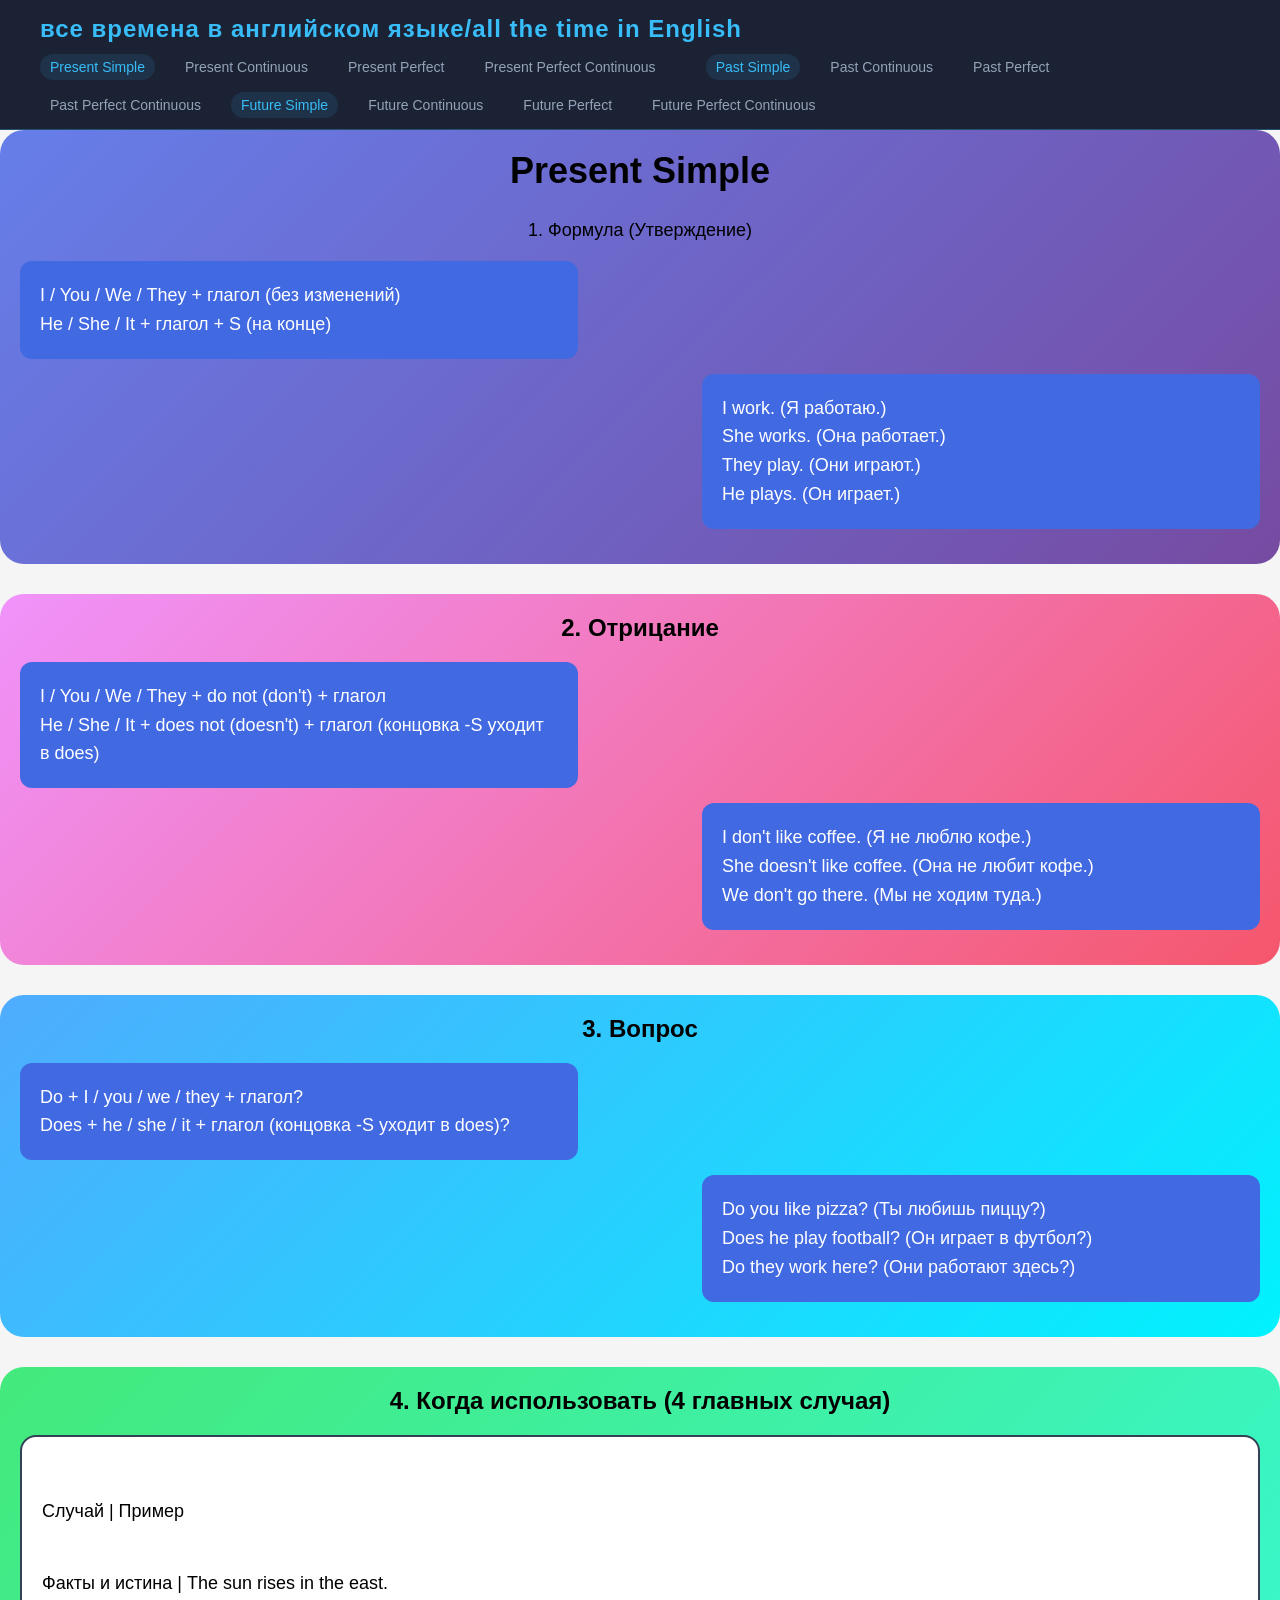
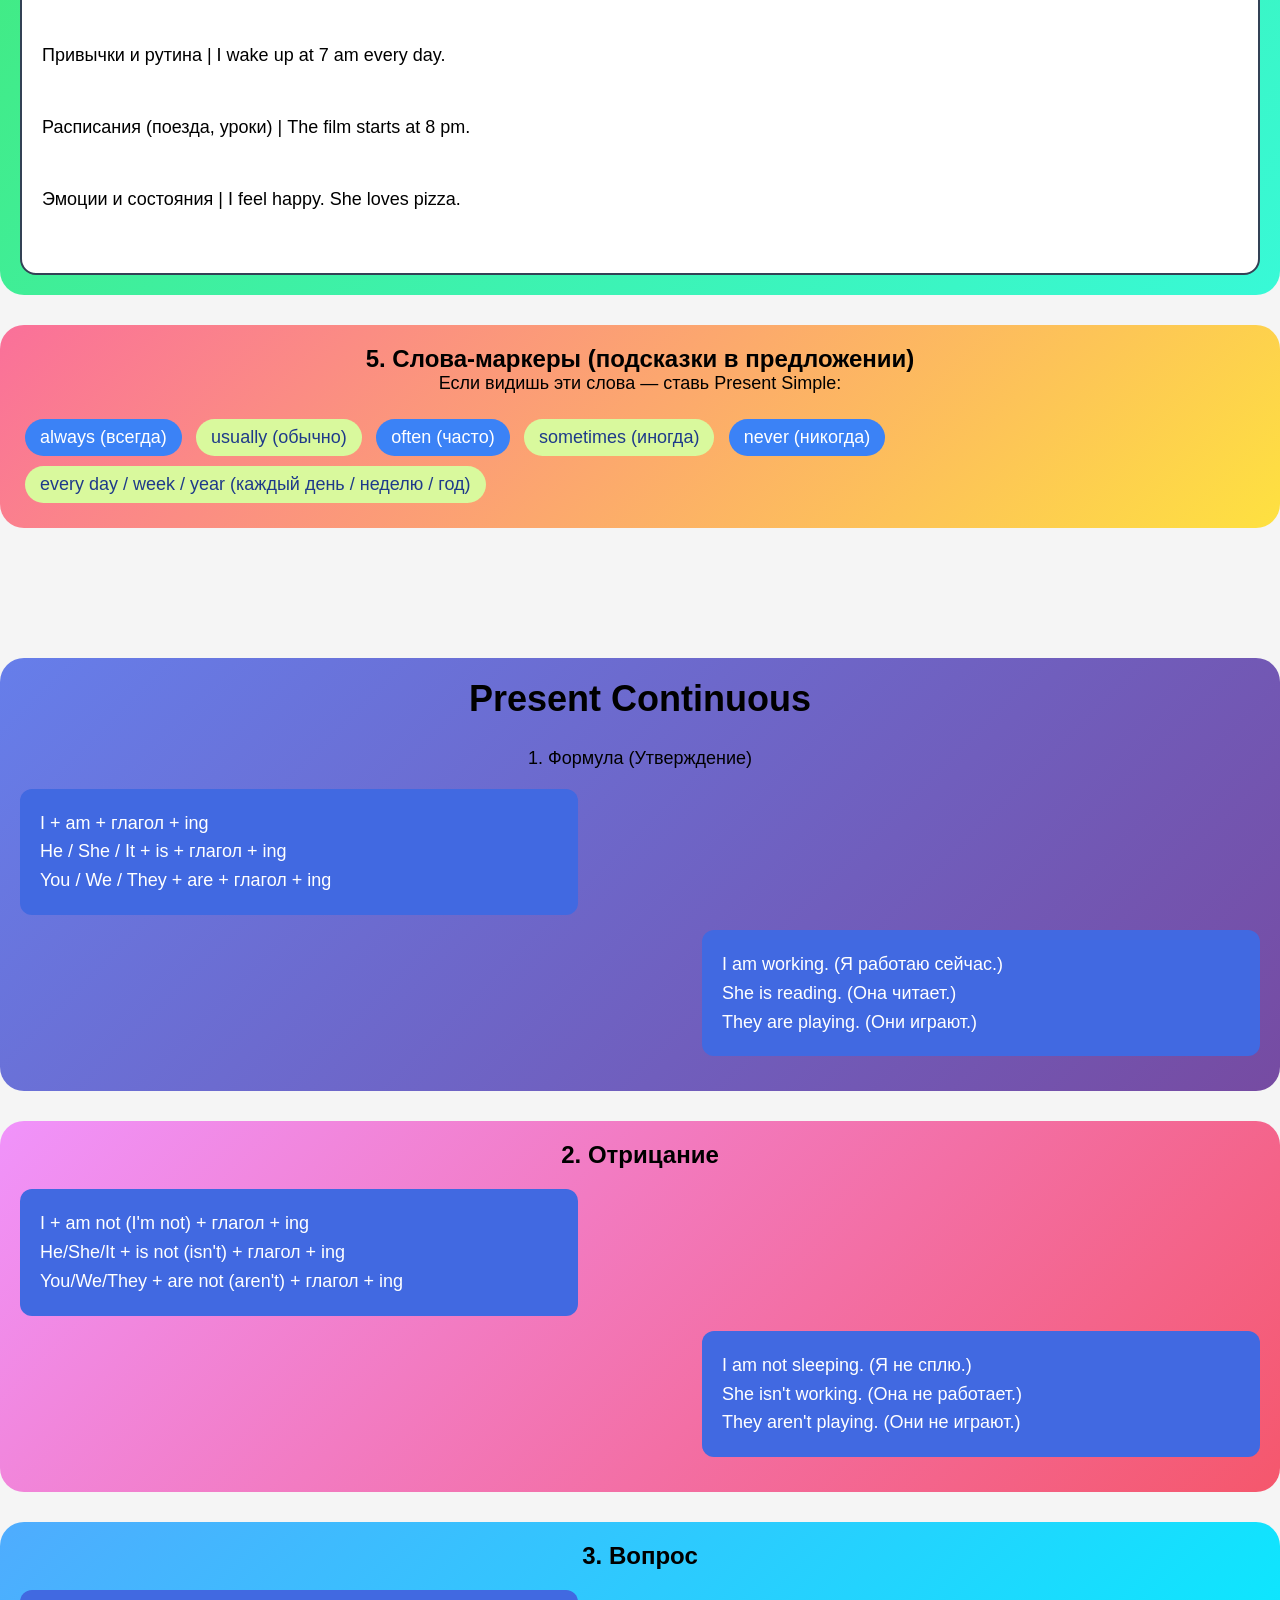
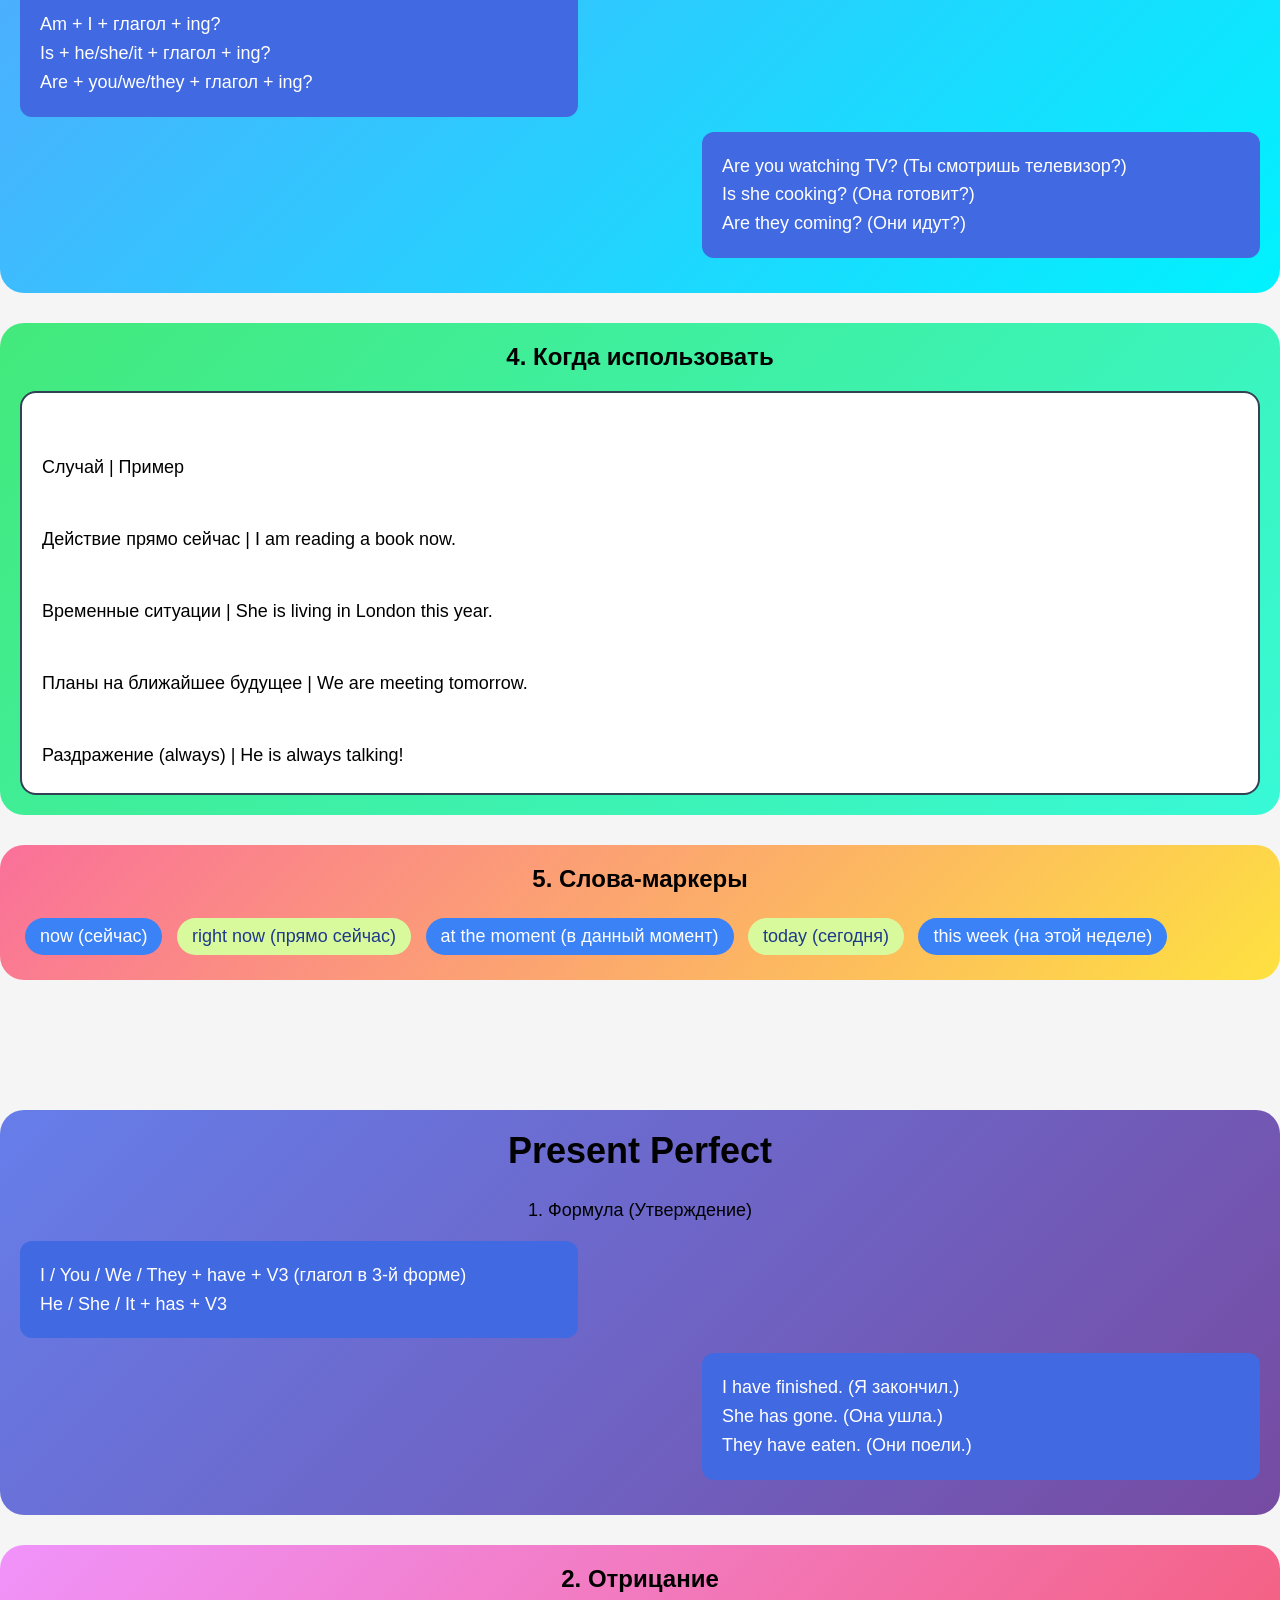
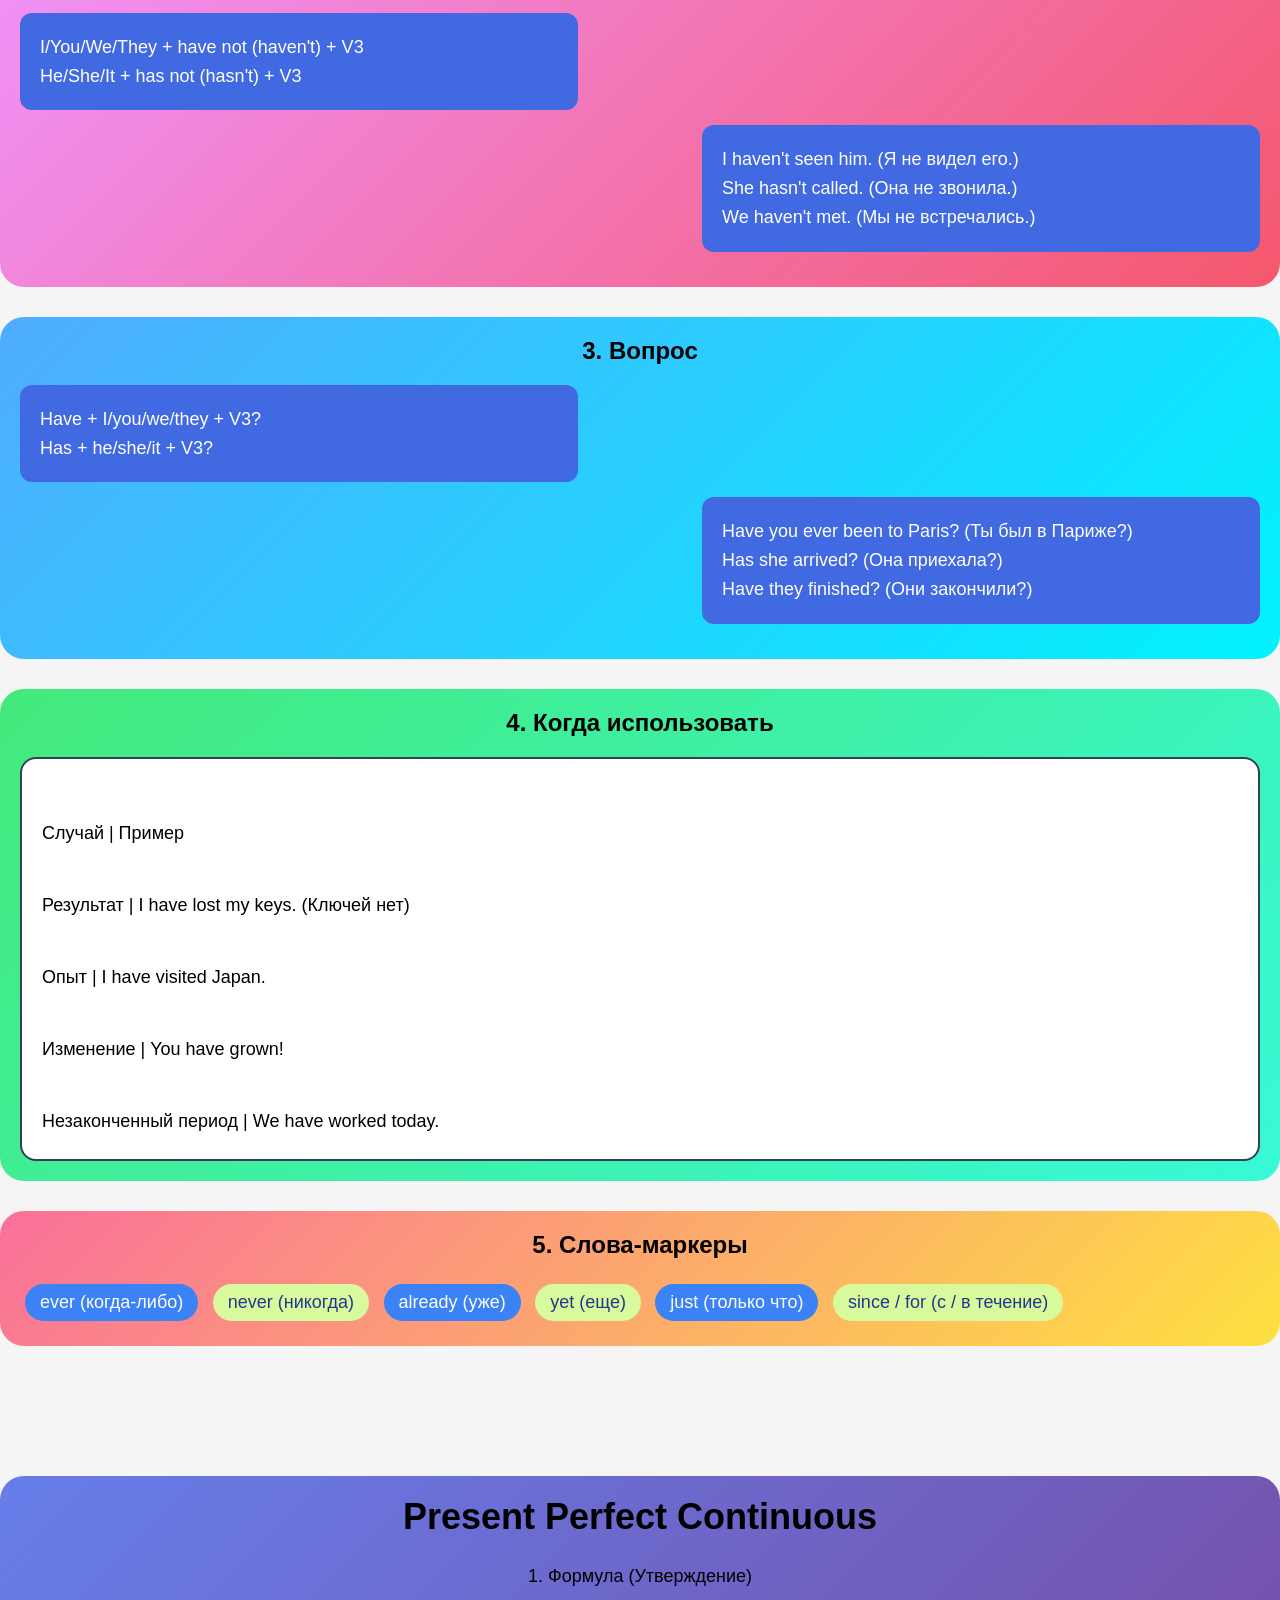
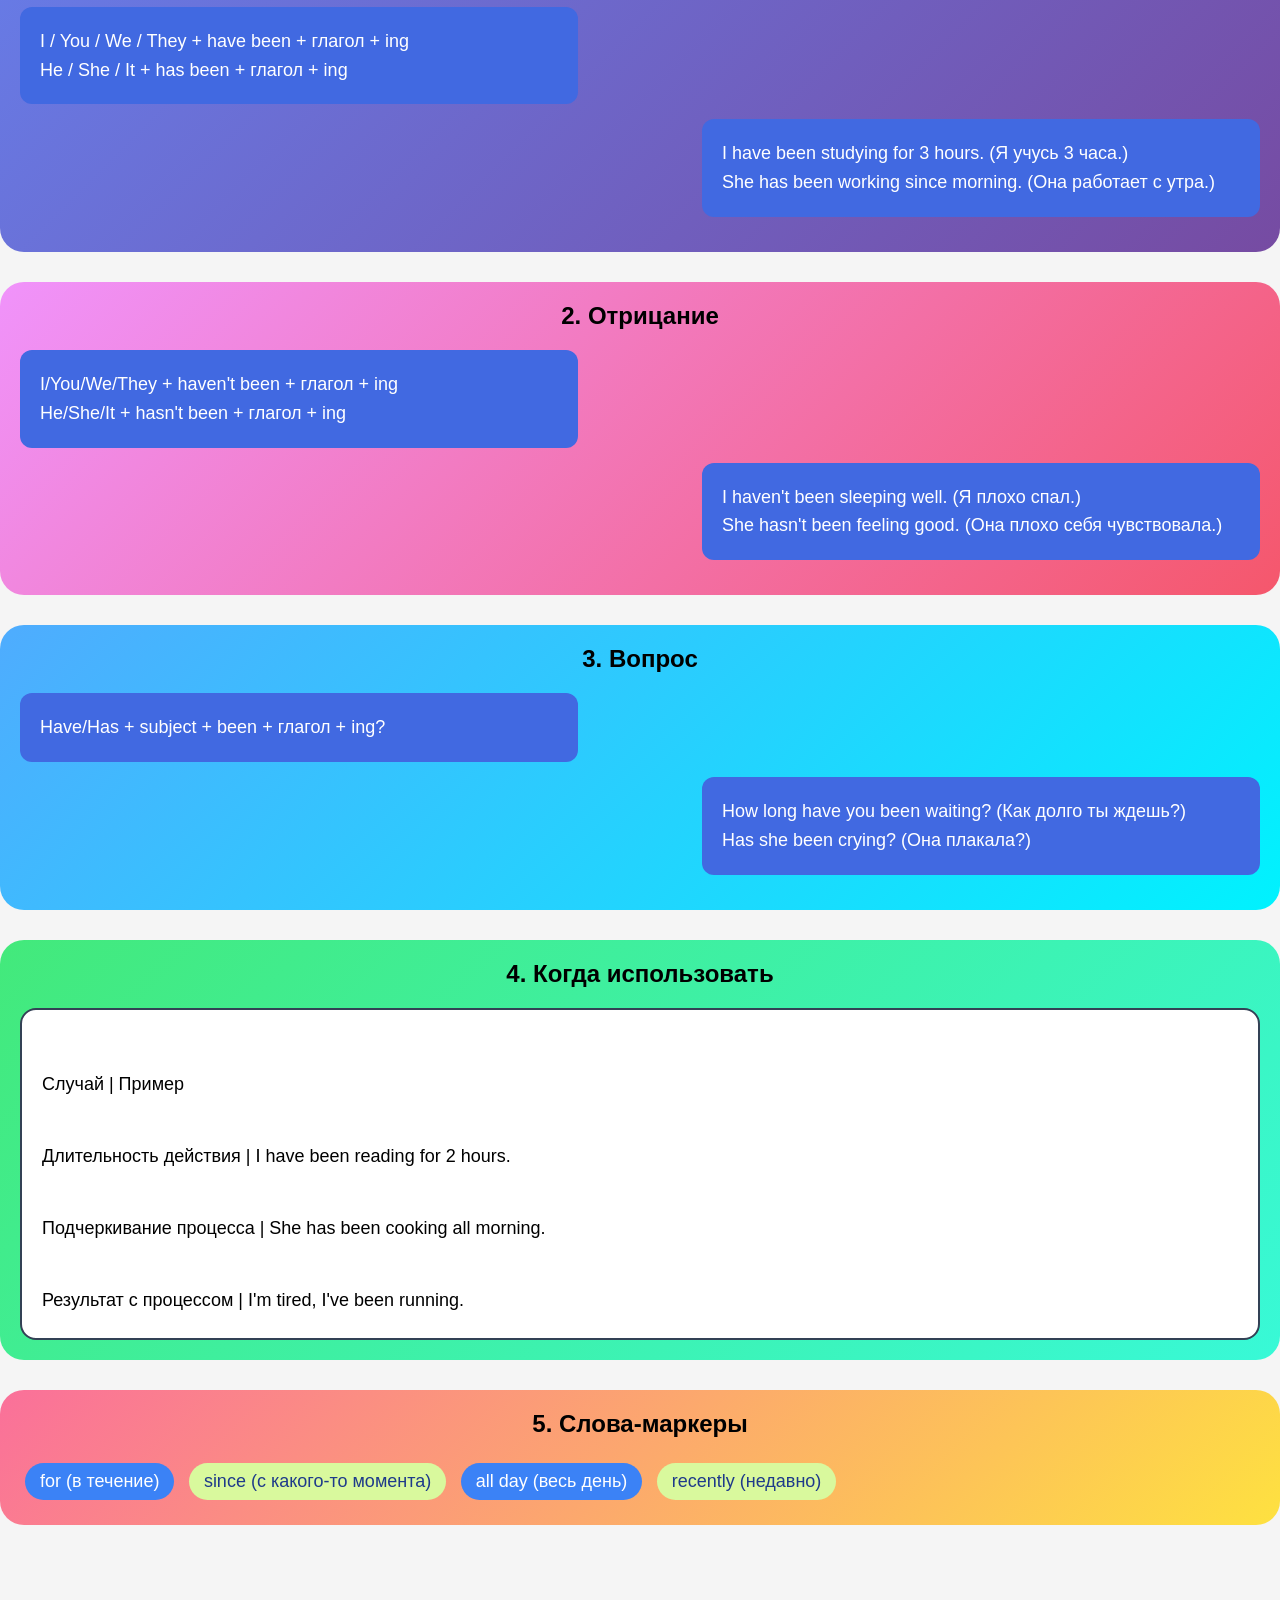
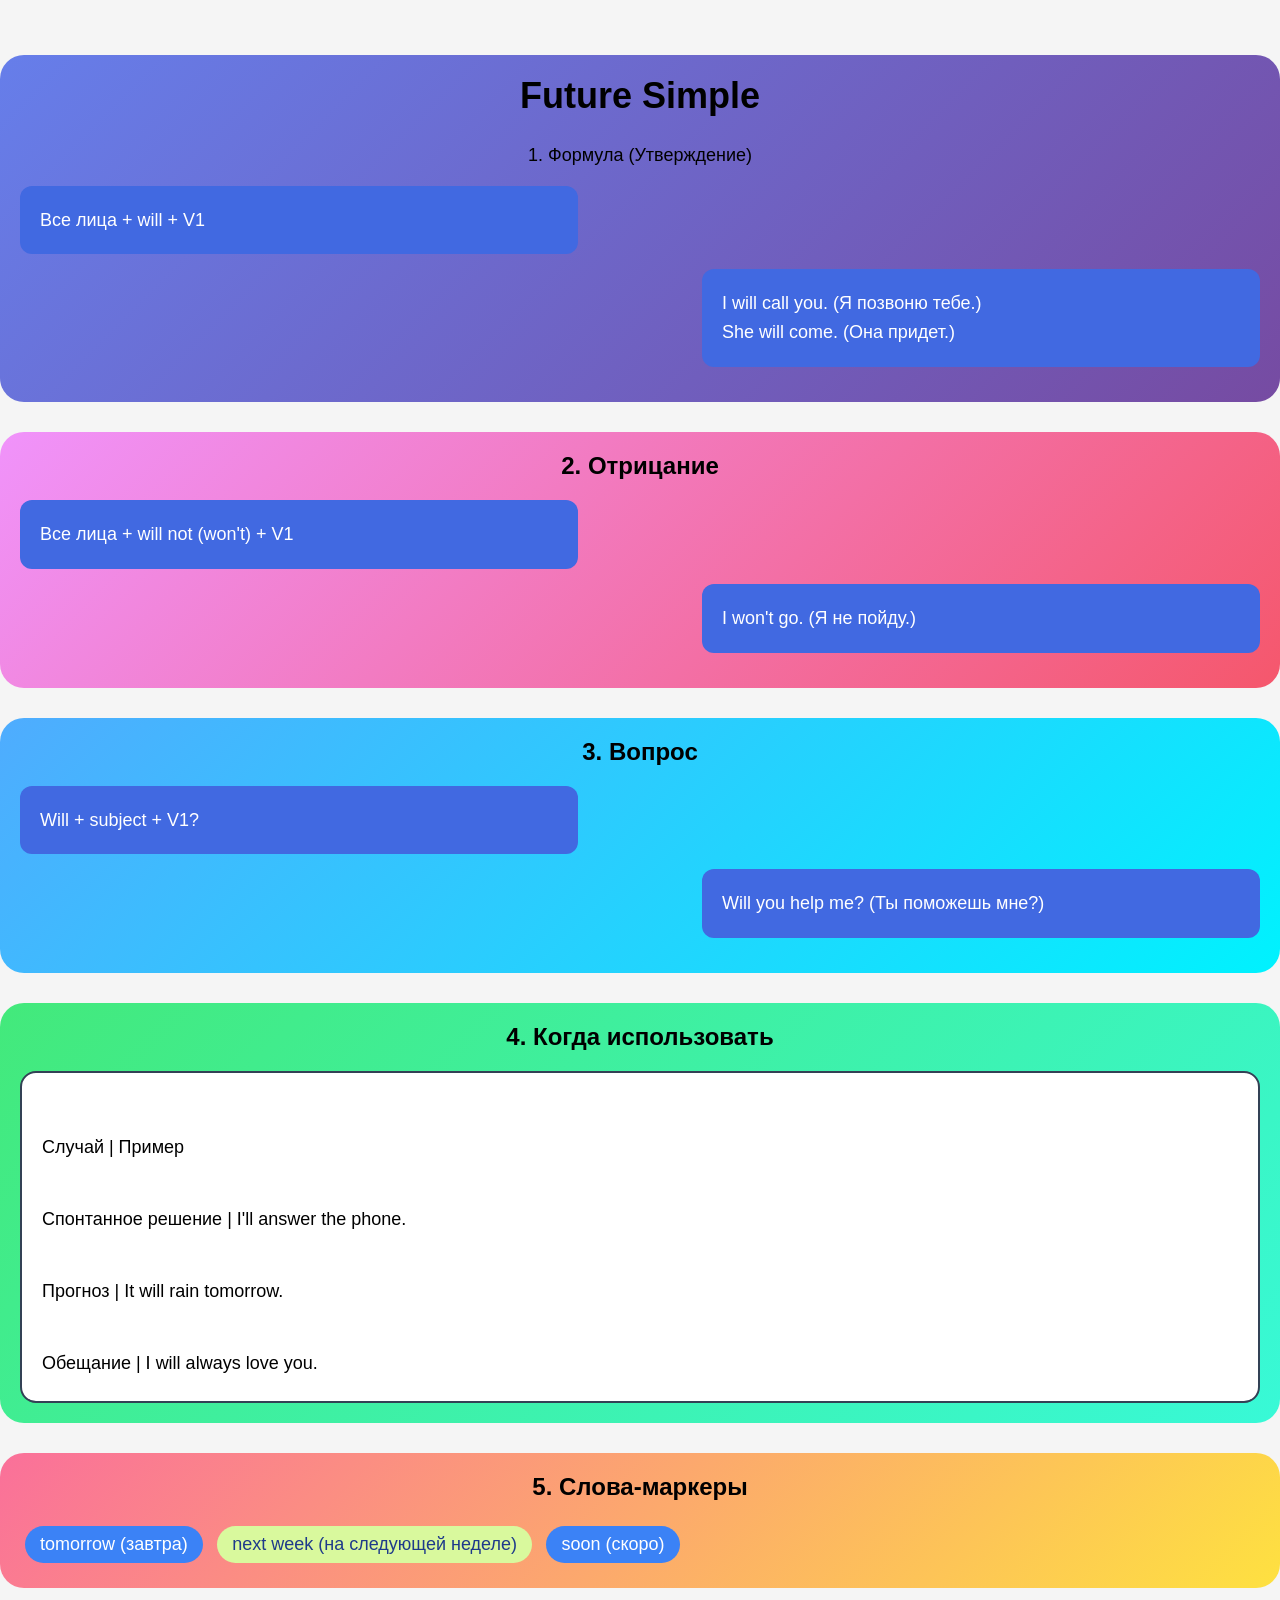
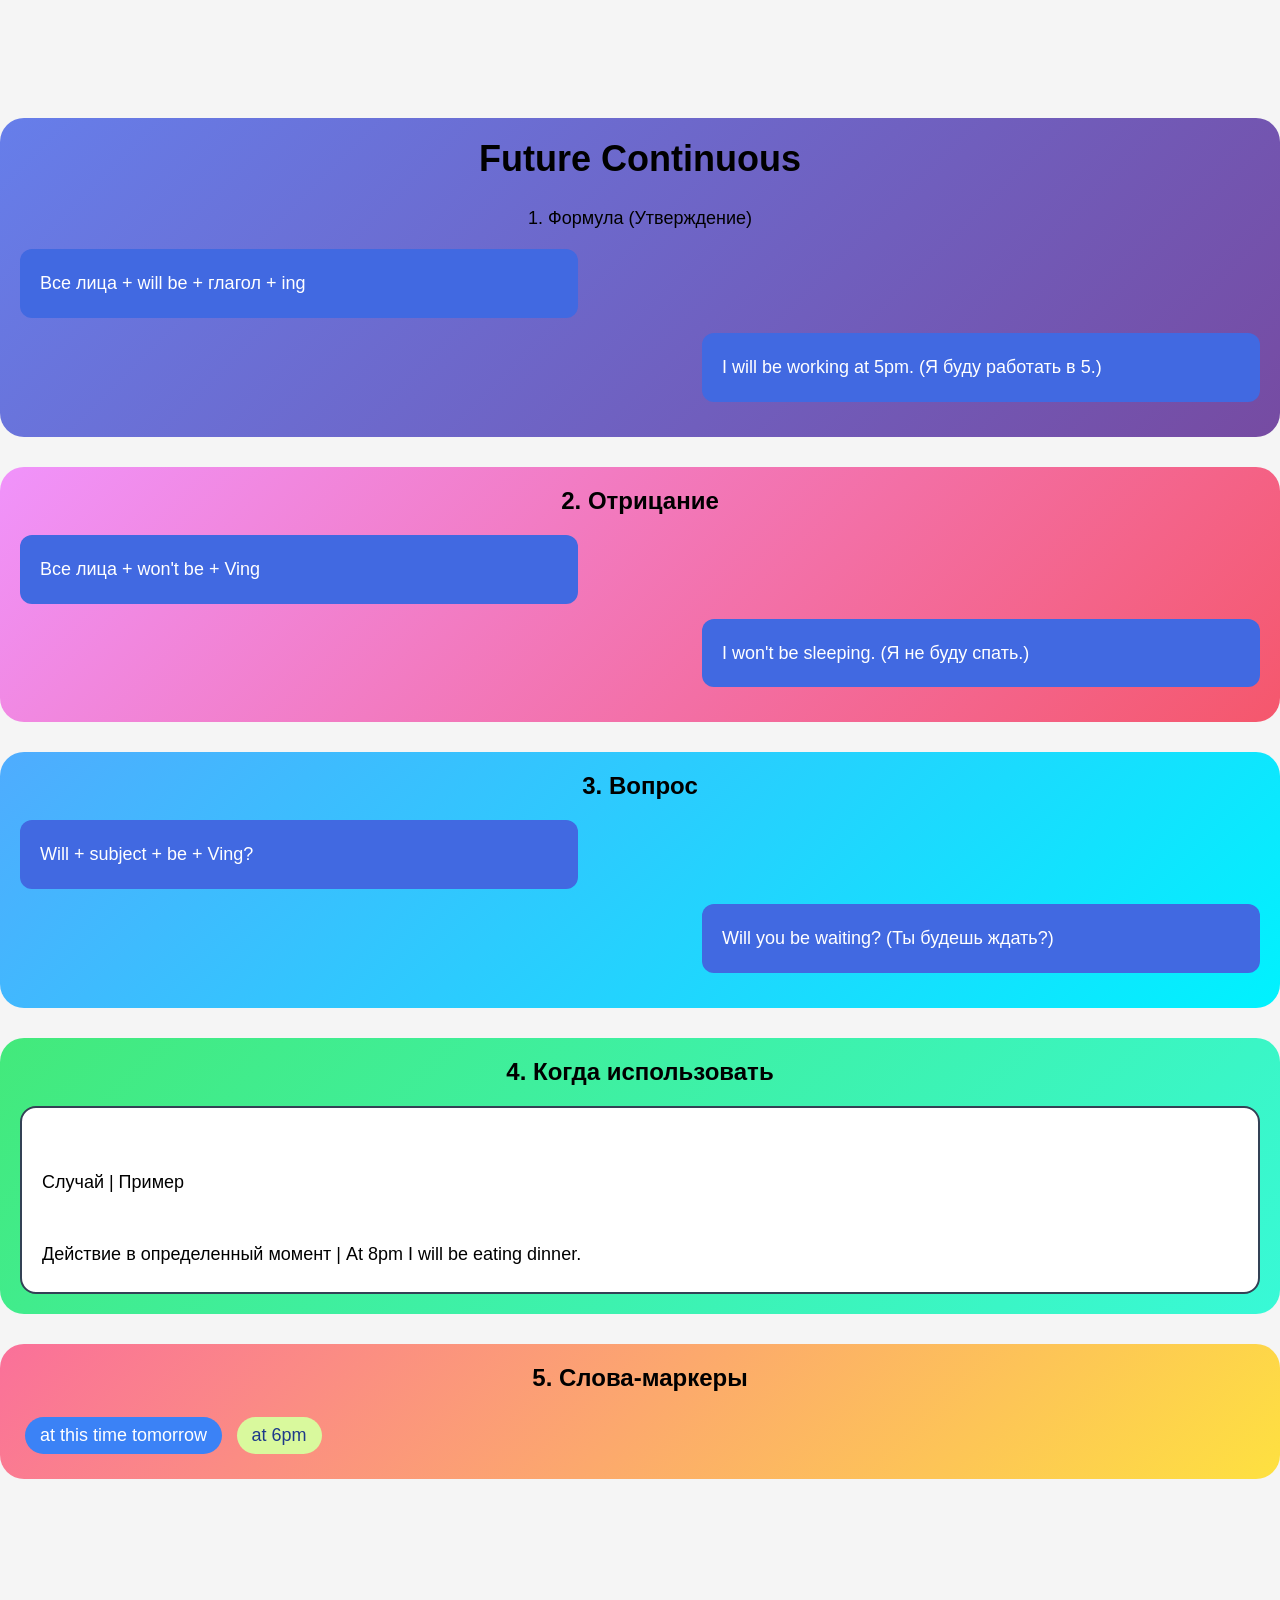
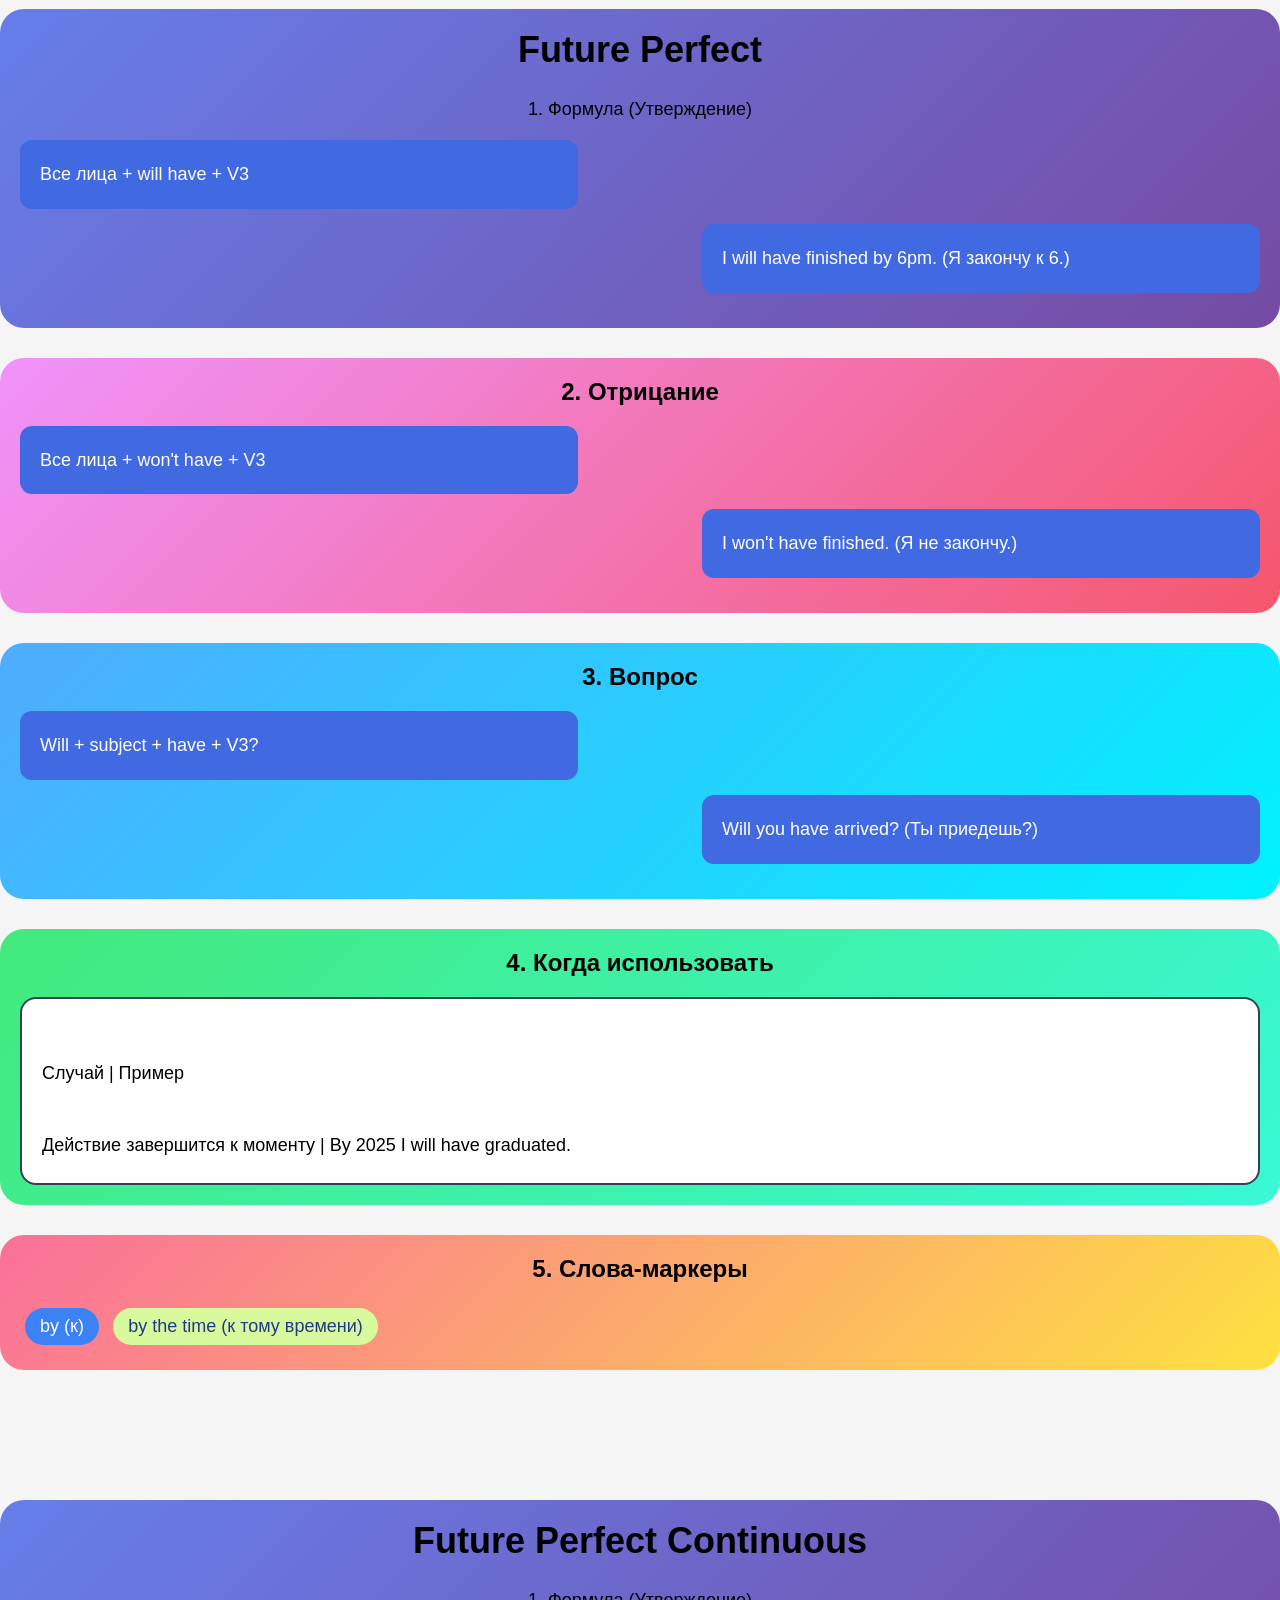
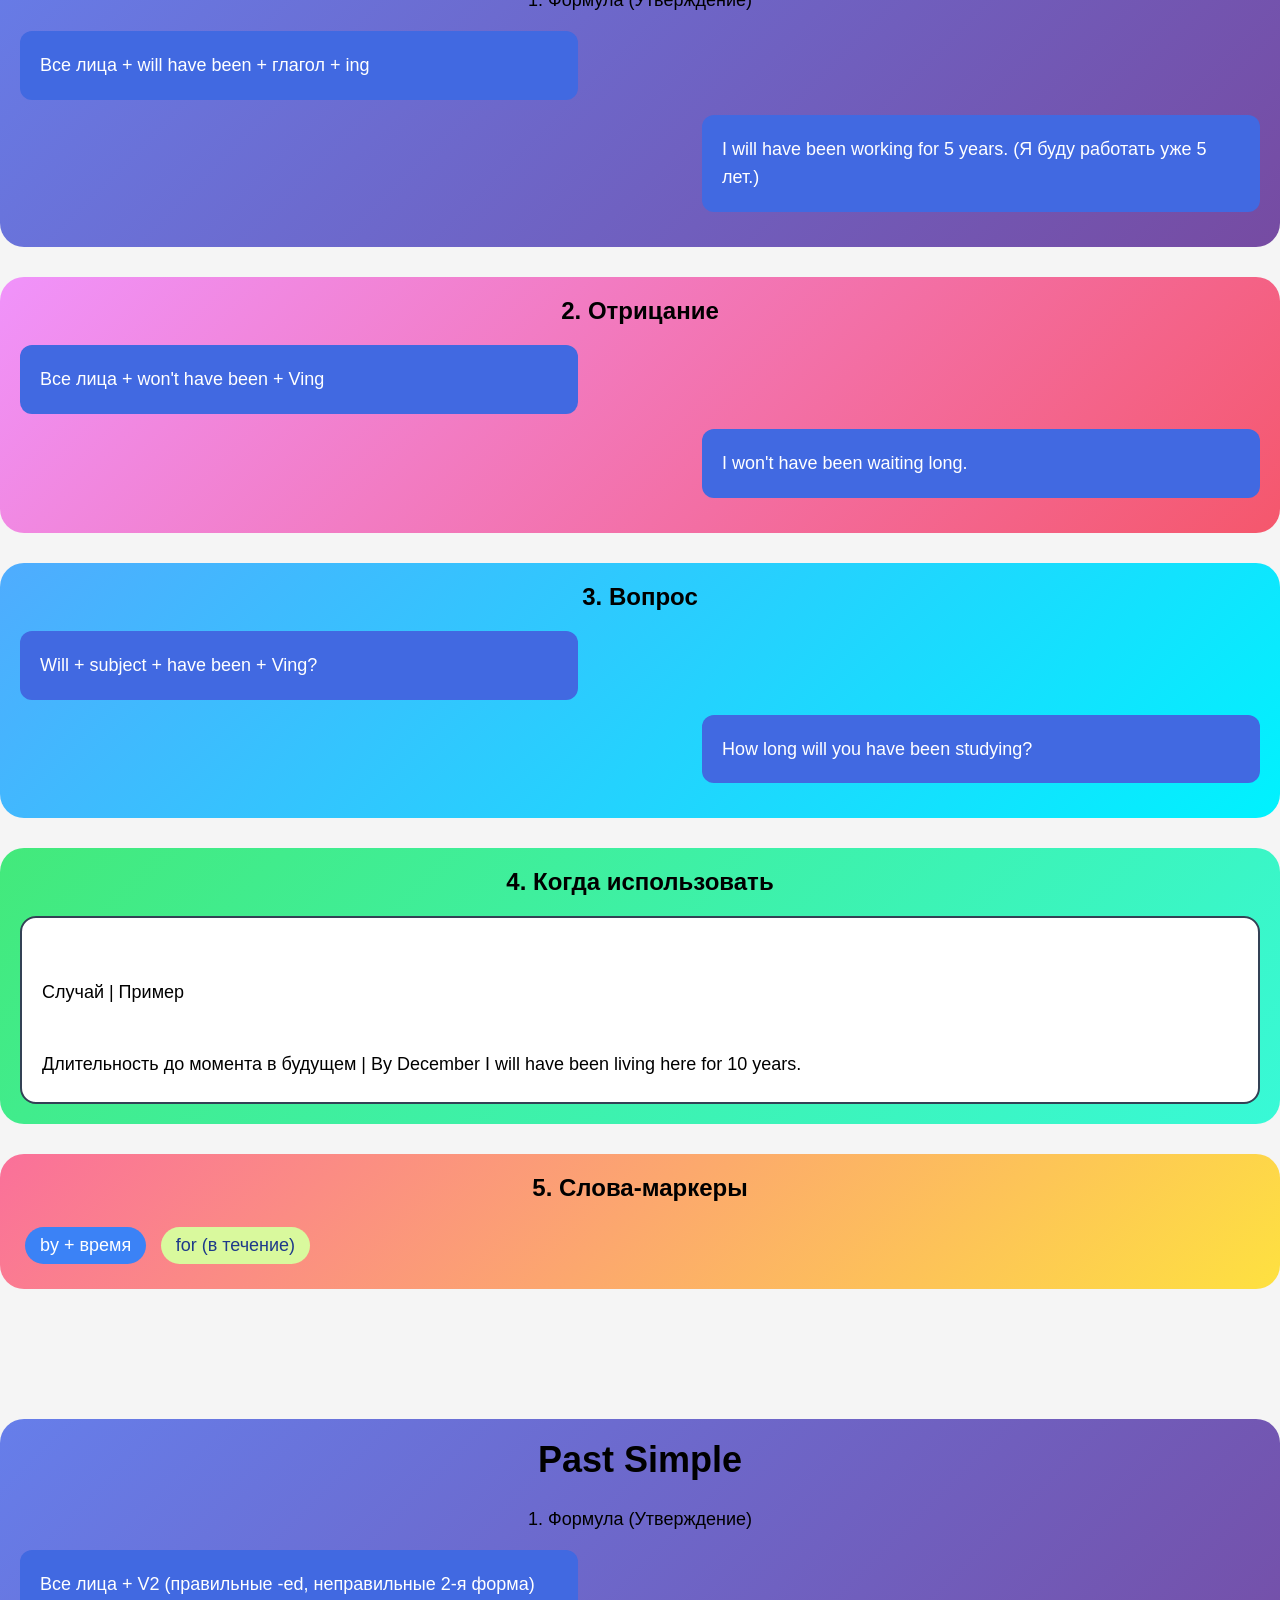
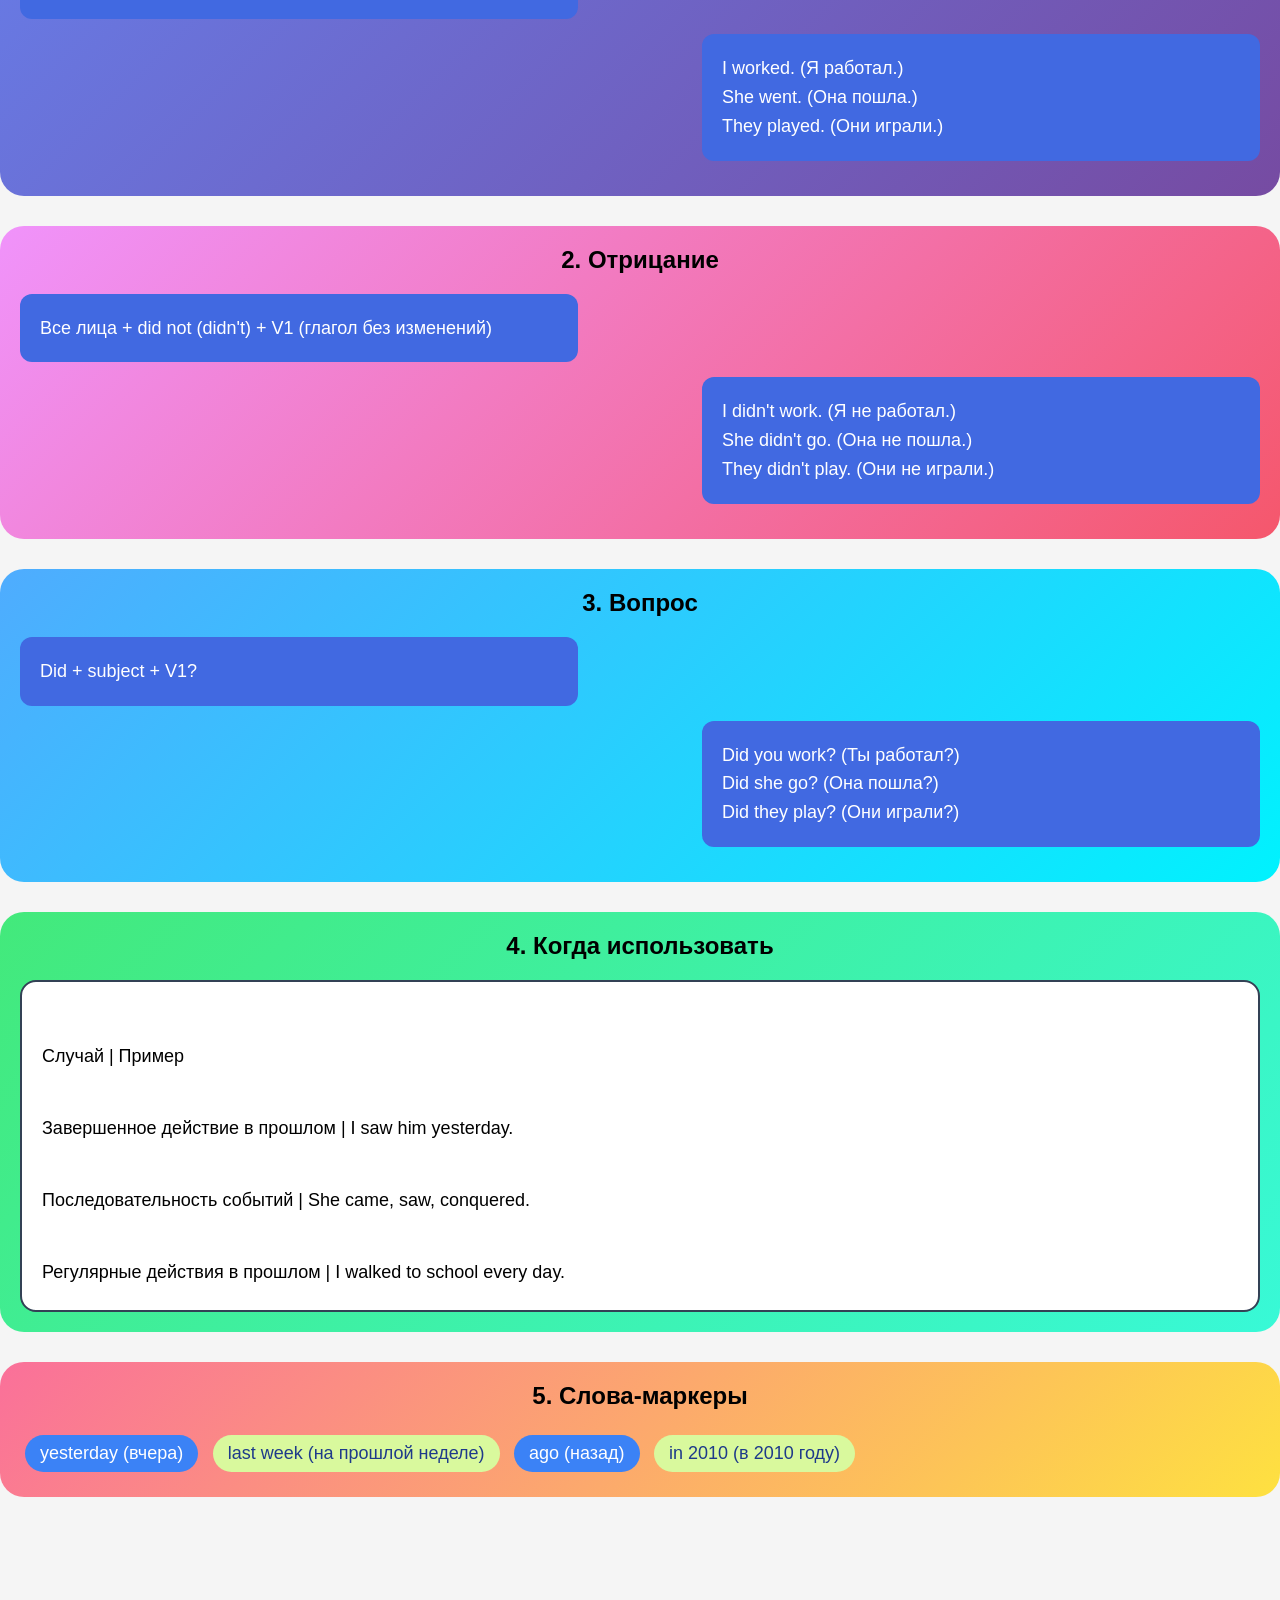
==== commit eaf9b25e: "no title" ====
--- a/index.html
+++ b/index.html
@@ -16,9 +16,14 @@
             <li><a class="nav2" href="#Present-Continuous">Present Continuous</a></li>
             <li><a class="nav2" href="#Present-Perfect">Present Perfect</a></li>
             <li><a class="nav2" href="#Present-Perfect-Continuous">Present Perfect Continuous</a></li> <br>
-            <li><a class="nav2" href="past.html">Past Tenses</a></li>
-            <li><a class="nav2" href="index.html">Present Tenses</a></li>
-            <li><a class="nav2" href="future.html">Future Tenses</a></li>
+            <li><a class="nav3" href="#Past-Simple">Past Simple</a></li>
+            <li><a class="nav2" href="#Past-Continuous">Past Continuous</a></li>
+            <li><a class="nav2" href="#Past-Perfect">Past Perfect</a></li>
+            <li><a class="nav2" href="#Past-Perfect-Continuous">Past Perfect Continuous</a></li>
+            <li><a class="nav3" href="#Future-Simple">Future Simple</a></li>
+            <li><a class="nav2" href="#Future-Continuous">Future Continuous</a></li>
+            <li><a class="nav2" href="#Future-Perfect">Future Perfect</a></li>
+            <li><a class="nav2" href="#Future-Perfect-Continuous">Future Perfect Continuous</a></li>
         </ul>
         
     </nav>
@@ -289,6 +294,424 @@
             </div>
         </section>
 
+        <section id="Future-Simple">
+            <div class="individual-section1">
+                <center class="id-name">
+                    <h2>Future Simple</h2> <br>
+                    <p>1. Формула (Утверждение)</p>
+                </center>
+                <p class="box1">
+                    Все лица + will + V1
+                </p>
+                <p class="box2">
+                    I will call you. (Я позвоню тебе.) <br>
+                    She will come. (Она придет.)
+                </p>
+            </div>
+
+            <div class="individual-section2">
+                <center class="id-name">2. Отрицание</center>
+                <p class="box1">
+                    Все лица + will not (won't) + V1
+                </p>
+                <p class="box2">
+                    I won't go. (Я не пойду.)
+                </p>
+            </div>
+
+            <div class="individual-section3">
+                <center class="id-name">3. Вопрос</center>
+                <p class="box1">
+                    Will + subject + V1?
+                </p>
+                <p class="box2">
+                    Will you help me? (Ты поможешь мне?)
+                </p>
+            </div>
+
+            <div class="individual-section4">
+                <center class="id-name">4. Когда использовать</center>
+                <p class="column">
+                    Случай | Пример <br>
+                    Спонтанное решение | I'll answer the phone.<br>
+                    Прогноз | It will rain tomorrow.<br>
+                    Обещание | I will always love you.
+                </p>
+            </div>
+
+            <div class="individual-section5">
+                <center class="id-name">5. Слова-маркеры</center>
+                <p class="p">tomorrow (завтра) <br></p>
+                <p class="p1">next week (на следующей неделе) <br></p>
+                <p class="p">soon (скоро) <br></p>
+            </div>
+        </section>
+
+        <section id="Future-Continuous">
+            <div class="individual-section1">
+                <center class="id-name">
+                    <h2>Future Continuous</h2> <br>
+                    <p>1. Формула (Утверждение)</p>
+                </center>
+                <p class="box1">
+                    Все лица + will be + глагол + ing
+                </p>
+                <p class="box2">
+                    I will be working at 5pm. (Я буду работать в 5.)
+                </p>
+            </div>
+
+            <div class="individual-section2">
+                <center class="id-name">2. Отрицание</center>
+                <p class="box1">
+                    Все лица + won't be + Ving
+                </p>
+                <p class="box2">
+                    I won't be sleeping. (Я не буду спать.)
+                </p>
+            </div>
+
+            <div class="individual-section3">
+                <center class="id-name">3. Вопрос</center>
+                <p class="box1">
+                    Will + subject + be + Ving?
+                </p>
+                <p class="box2">
+                    Will you be waiting? (Ты будешь ждать?)
+                </p>
+            </div>
+
+            <div class="individual-section4">
+                <center class="id-name">4. Когда использовать</center>
+                <p class="column">
+                    Случай | Пример <br>
+                    Действие в определенный момент | At 8pm I will be eating dinner.
+                </p>
+            </div>
+
+            <div class="individual-section5">
+                <center class="id-name">5. Слова-маркеры</center>
+                <p class="p">at this time tomorrow <br></p>
+                <p class="p1">at 6pm <br></p>
+            </div>
+        </section>
+
+        <section id="Future-Perfect">
+            <div class="individual-section1">
+                <center class="id-name">
+                    <h2>Future Perfect</h2> <br>
+                    <p>1. Формула (Утверждение)</p>
+                </center>
+                <p class="box1">
+                    Все лица + will have + V3
+                </p>
+                <p class="box2">
+                    I will have finished by 6pm. (Я закончу к 6.)
+                </p>
+            </div>
+
+            <div class="individual-section2">
+                <center class="id-name">2. Отрицание</center>
+                <p class="box1">
+                    Все лица + won't have + V3
+                </p>
+                <p class="box2">
+                    I won't have finished. (Я не закончу.)
+                </p>
+            </div>
+
+            <div class="individual-section3">
+                <center class="id-name">3. Вопрос</center>
+                <p class="box1">
+                    Will + subject + have + V3?
+                </p>
+                <p class="box2">
+                    Will you have arrived? (Ты приедешь?)
+                </p>
+            </div>
+
+            <div class="individual-section4">
+                <center class="id-name">4. Когда использовать</center>
+                <p class="column">
+                    Случай | Пример <br>
+                    Действие завершится к моменту | By 2025 I will have graduated.
+                </p>
+            </div>
+
+            <div class="individual-section5">
+                <center class="id-name">5. Слова-маркеры</center>
+                <p class="p">by (к) <br></p>
+                <p class="p1">by the time (к тому времени) <br></p>
+            </div>
+        </section>
+
+        <section id="Future-Perfect-Continuous">
+            <div class="individual-section1">
+                <center class="id-name">
+                    <h2>Future Perfect Continuous</h2> <br>
+                    <p>1. Формула (Утверждение)</p>
+                </center>
+                <p class="box1">
+                    Все лица + will have been + глагол + ing
+                </p>
+                <p class="box2">
+                    I will have been working for 5 years. (Я буду работать уже 5 лет.)
+                </p>
+            </div>
+
+            <div class="individual-section2">
+                <center class="id-name">2. Отрицание</center>
+                <p class="box1">
+                    Все лица + won't have been + Ving
+                </p>
+                <p class="box2">
+                    I won't have been waiting long.
+                </p>
+            </div>
+
+            <div class="individual-section3">
+                <center class="id-name">3. Вопрос</center>
+                <p class="box1">
+                    Will + subject + have been + Ving?
+                </p>
+                <p class="box2">
+                    How long will you have been studying?
+                </p>
+            </div>
+
+            <div class="individual-section4">
+                <center class="id-name">4. Когда использовать</center>
+                <p class="column">
+                    Случай | Пример <br>
+                    Длительность до момента в будущем | By December I will have been living here for 10 years.
+                </p>
+            </div>
+
+            <div class="individual-section5">
+                <center class="id-name">5. Слова-маркеры</center>
+                <p class="p">by + время <br></p>
+                <p class="p1">for (в течение) <br></p>
+            </div>
+        </section>
+
+        <section id="Past-Simple">
+            <div class="individual-section1">
+                <center class="id-name">
+                    <h2>Past Simple</h2> <br>
+                    <p>1. Формула (Утверждение)</p>
+                </center>
+                <p class="box1">
+                    Все лица + V2 (правильные -ed, неправильные 2-я форма)
+                </p>
+                <p class="box2">
+                    I worked. (Я работал.) <br>
+                    She went. (Она пошла.) <br>
+                    They played. (Они играли.)
+                </p>
+            </div>
+
+            <div class="individual-section2">
+                <center class="id-name">2. Отрицание</center>
+                <p class="box1">
+                    Все лица + did not (didn't) + V1 (глагол без изменений)
+                </p>
+                <p class="box2">
+                    I didn't work. (Я не работал.) <br>
+                    She didn't go. (Она не пошла.) <br>
+                    They didn't play. (Они не играли.)
+                </p>
+            </div>
+
+            <div class="individual-section3">
+                <center class="id-name">3. Вопрос</center>
+                <p class="box1">
+                    Did + subject + V1?
+                </p>
+                <p class="box2">
+                    Did you work? (Ты работал?) <br>
+                    Did she go? (Она пошла?) <br>
+                    Did they play? (Они играли?)
+                </p>
+            </div>
+
+            <div class="individual-section4">
+                <center class="id-name">4. Когда использовать</center>
+                <p class="column">
+                    Случай | Пример <br>
+                    Завершенное действие в прошлом | I saw him yesterday.<br>
+                    Последовательность событий | She came, saw, conquered.<br>
+                    Регулярные действия в прошлом | I walked to school every day.
+                </p>
+            </div>
+
+            <div class="individual-section5">
+                <center class="id-name">5. Слова-маркеры</center>
+                <p class="p">yesterday (вчера) <br></p>
+                <p class="p1">last week (на прошлой неделе) <br></p>
+                <p class="p">ago (назад) <br></p>
+                <p class="p1">in 2010 (в 2010 году) <br></p>
+            </div>
+        </section>
+
+        <section id="Past-Continuous">
+            <div class="individual-section1">
+                <center class="id-name">
+                    <h2>Past Continuous</h2> <br>
+                    <p>1. Формула (Утверждение)</p>
+                </center>
+                <p class="box1">
+                    I / He / She / It + was + глагол + ing <br>
+                    You / We / They + were + глагол + ing
+                </p>
+                <p class="box2">
+                    I was reading. (Я читал.) <br>
+                    They were playing. (Они играли.)
+                </p>
+            </div>
+
+            <div class="individual-section2">
+                <center class="id-name">2. Отрицание</center>
+                <p class="box1">
+                    I/He/She/It + wasn't + Ving <br>
+                    You/We/They + weren't + Ving
+                </p>
+                <p class="box2">
+                    I wasn't sleeping. (Я не спал.) <br>
+                    They weren't working. (Они не работали.)
+                </p>
+            </div>
+
+            <div class="individual-section3">
+                <center class="id-name">3. Вопрос</center>
+                <p class="box1">
+                    Was + I/he/she/it + Ving? <br>
+                    Were + you/we/they + Ving?
+                </p>
+                <p class="box2">
+                    Was she crying? (Она плакала?) <br>
+                    Were you waiting? (Ты ждал?)
+                </p>
+            </div>
+
+            <div class="individual-section4">
+                <center class="id-name">4. Когда использовать</center>
+                <p class="column">
+                    Случай | Пример <br>
+                    Действие в определенный момент | At 5pm I was working.<br>
+                    Прерванное действие | I was sleeping when you called.<br>
+                    Фоновое действие | The sun was shining.
+                </p>
+            </div>
+
+            <div class="individual-section5">
+                <center class="id-name">5. Слова-маркеры</center>
+                <p class="p">at 5pm yesterday <br></p>
+                <p class="p1">when (когда) <br></p>
+                <p class="p">while (в то время как) <br></p>
+            </div>
+        </section>
+
+        <section id="Past-Perfect">
+            <div class="individual-section1">
+                <center class="id-name">
+                    <h2>Past Perfect</h2> <br>
+                    <p>1. Формула (Утверждение)</p>
+                </center>
+                <p class="box1">
+                    Все лица + had + V3
+                </p>
+                <p class="box2">
+                    I had finished. (Я закончил до того.) <br>
+                    She had left. (Она ушла до того.)
+                </p>
+            </div>
+
+            <div class="individual-section2">
+                <center class="id-name">2. Отрицание</center>
+                <p class="box1">
+                    Все лица + hadn't + V3
+                </p>
+                <p class="box2">
+                    I hadn't seen him. (Я не видел его до того.)
+                </p>
+            </div>
+
+            <div class="individual-section3">
+                <center class="id-name">3. Вопрос</center>
+                <p class="box1">
+                    Had + subject + V3?
+                </p>
+                <p class="box2">
+                    Had you eaten? (Ты поел до того?)
+                </p>
+            </div>
+
+            <div class="individual-section4">
+                <center class="id-name">4. Когда использовать</center>
+                <p class="column">
+                    Случай | Пример <br>
+                    Действие до другого в прошлом | I had eaten before he came.<br>
+                    Причина в прошлом | She was tired because she hadn't slept.
+                </p>
+            </div>
+
+            <div class="individual-section5">
+                <center class="id-name">5. Слова-маркеры</center>
+                <p class="p">before (до) <br></p>
+                <p class="p1">after (после) <br></p>
+                <p class="p">by the time (к тому времени) <br></p>
+            </div>
+        </section>
+
+        <section id="Past-Perfect-Continuous">
+            <div class="individual-section1">
+                <center class="id-name">
+                    <h2>Past Perfect Continuous</h2> <br>
+                    <p>1. Формула (Утверждение)</p>
+                </center>
+                <p class="box1">
+                    Все лица + had been + глагол + ing
+                </p>
+                <p class="box2">
+                    I had been waiting for an hour. (Я ждал уже час.)
+                </p>
+            </div>
+
+            <div class="individual-section2">
+                <center class="id-name">2. Отрицание</center>
+                <p class="box1">
+                    Все лица + hadn't been + Ving
+                </p>
+                <p class="box2">
+                    I hadn't been sleeping well. (Я плохо спал до этого.)
+                </p>
+            </div>
+
+            <div class="individual-section3">
+                <center class="id-name">3. Вопрос</center>
+                <p class="box1">
+                    Had + subject + been + Ving?
+                </p>
+                <p class="box2">
+                    How long had you been waiting? (Как долго ты ждал?)
+                </p>
+            </div>
+
+            <div class="individual-section4">
+                <center class="id-name">4. Когда использовать</center>
+                <p class="column">
+                    Случай | Пример <br>
+                    Длительность до другого действия | I had been running when it started raining.
+                </p>
+            </div>
+
+            <div class="individual-section5">
+                <center class="id-name">5. Слова-маркеры</center>
+                <p class="p">for (в течение) <br></p>
+                <p class="p1">since (с) <br></p>
+                <p class="p">before (до) <br></p>
+            </div>
+        </section>
         
     </main>
 
